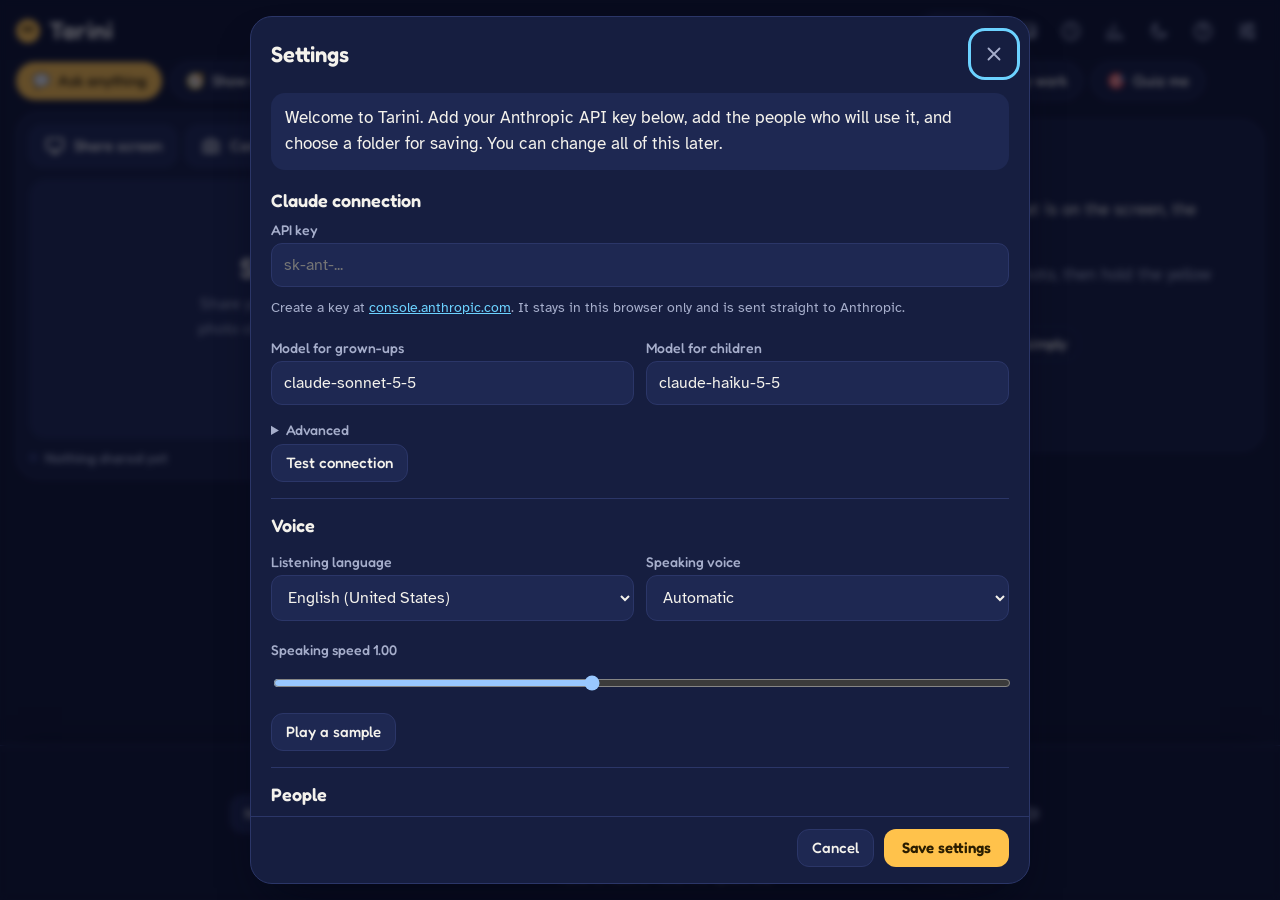
==== index.html @ 62974dde "Add files via upload" ====
<!DOCTYPE html>
<html lang="en" data-theme="dark">
<head>
<meta charset="utf-8">
<meta name="viewport" content="width=device-width, initial-scale=1, viewport-fit=cover">
<meta name="theme-color" content="#0F1530">
<meta name="description" content="Tarini is a voice helper that looks at your screen or homework and answers out loud.">
<meta name="apple-mobile-web-app-capable" content="yes">
<meta name="mobile-web-app-capable" content="yes">
<title>Tarini</title>
<link rel="icon" href="data:image/svg+xml,%3Csvg xmlns='http://www.w3.org/2000/svg' viewBox='0 0 64 64'%3E%3Ccircle cx='32' cy='32' r='30' fill='%23FFC24B'/%3E%3Crect x='20' y='22' width='7' height='11' rx='3.5' fill='%232A1D00'/%3E%3Crect x='37' y='22' width='7' height='11' rx='3.5' fill='%232A1D00'/%3E%3Cpath d='M24 41q8 7 16 0' stroke='%232A1D00' stroke-width='4' fill='none' stroke-linecap='round'/%3E%3C/svg%3E">
<link rel="manifest" href="data:application/manifest+json,%7B%22name%22%3A%22Tarini%22%2C%22short_name%22%3A%22Tarini%22%2C%22display%22%3A%22standalone%22%2C%22background_color%22%3A%22%230F1530%22%2C%22theme_color%22%3A%22%230F1530%22%7D">
<link rel="preconnect" href="https://fonts.googleapis.com">
<link rel="preconnect" href="https://fonts.gstatic.com" crossorigin>
<link id="fontLink" href="https://fonts.googleapis.com/css2?family=Atkinson+Hyperlegible:wght@400;700&family=Fredoka:wght@500;600;700&display=swap" rel="stylesheet">
<style>
:root{
  --font-d:'Fredoka',ui-rounded,'SF Pro Rounded','Segoe UI',system-ui,sans-serif;
  --font-b:'Atkinson Hyperlegible',system-ui,-apple-system,'Segoe UI',Roboto,sans-serif;
  --sun:#FFC24B;--sun-ink:#2A1D00;--sky:#6CD2FF;--coral:#FF8F7E;--leaf:#7FE3A8;
}
html[data-theme=dark]{--bg:#0F1530;--surface:#161E40;--surface2:#1E2852;--line:#2B3668;--text:#F4F2EC;--muted:#A6AECB;--shadow:0 24px 48px -20px rgba(3,6,20,.85);color-scheme:dark}
html[data-theme=light]{--bg:#EEF1FB;--surface:#FFFFFF;--surface2:#F3F5FC;--line:#D3D9EE;--text:#141A33;--muted:#545E84;--shadow:0 24px 48px -26px rgba(20,26,51,.4);--sky:#1C8FC9;--coral:#D9493A;color-scheme:light}
*{box-sizing:border-box}
html,body{margin:0}
body{font:400 17px/1.55 var(--font-b);background:var(--bg);color:var(--text);min-height:100dvh;display:flex;flex-direction:column;-webkit-font-smoothing:antialiased}
button,input,select,textarea{font:inherit;color:inherit}
button{cursor:pointer}
:focus-visible{outline:3px solid var(--sky);outline-offset:2px}
h1,h2,h3{font-family:var(--font-d);font-weight:600;margin:0;line-height:1.2}
a{color:var(--sky)}
[hidden]{display:none!important}
.icon-btn{width:42px;height:42px;display:grid;place-items:center;border-radius:12px;border:1px solid transparent;background:transparent;color:var(--muted);flex:none}
.icon-btn:hover{background:var(--surface2);color:var(--text)}
.icon-btn[aria-pressed=true]{color:var(--sun)}
svg.i{width:22px;height:22px;fill:none;stroke:currentColor;stroke-width:2;stroke-linecap:round;stroke-linejoin:round}
.sbtn{border:1px solid var(--line);background:var(--surface2);border-radius:12px;padding:9px 14px;font:500 15px/1.2 var(--font-d);display:inline-flex;align-items:center;gap:8px}
.sbtn:hover:not(:disabled){border-color:var(--muted)}
.sbtn[aria-pressed=true]{background:var(--sky);color:#06283A;border-color:transparent}
.sbtn:disabled{opacity:.45;cursor:not-allowed}
.pbtn{border:0;background:var(--sun);color:var(--sun-ink);border-radius:12px;padding:10px 18px;font:600 15px/1.2 var(--font-d)}
.pbtn:disabled{opacity:.6}
.danger{border:1px solid var(--coral);background:transparent;color:var(--coral);border-radius:12px;padding:9px 14px;font:500 15px var(--font-d)}
.tbtn{background:none;border:0;color:var(--muted);font:500 14px var(--font-d);padding:4px 0;text-decoration:underline;text-underline-offset:3px}
.tbtn:hover{color:var(--text)}
.tag{display:inline-block;font:500 13px var(--font-d);color:var(--muted);border:1px solid var(--line);border-radius:999px;padding:2px 9px}

/* header */
.top{position:sticky;top:0;z-index:20;display:flex;align-items:center;gap:8px;padding:calc(10px + env(safe-area-inset-top)) 12px 8px 16px;background:color-mix(in oklab,var(--bg) 90%,transparent);backdrop-filter:blur(12px);-webkit-backdrop-filter:blur(12px)}
.brand{display:flex;align-items:center;gap:9px;margin-right:auto;min-width:0}
.brand h1{font-size:24px;letter-spacing:.2px}
.mini-orb{width:24px;height:24px;border-radius:50%;background:var(--sun);position:relative;display:inline-block;flex:none}
.mini-orb::before,.mini-orb::after{content:"";position:absolute;top:30%;width:3.5px;height:6px;border-radius:3px;background:var(--sun-ink)}
.mini-orb::before{left:30%}.mini-orb::after{right:30%}
.who-pill{display:inline-flex;align-items:center;gap:8px;border:1px solid var(--line);background:var(--surface);border-radius:999px;padding:6px 12px 6px 8px;font:500 15px var(--font-d);max-width:44vw}
.who-pill .dot{width:22px;height:22px;border-radius:50%;display:grid;place-items:center;background:var(--surface2);font:600 12px var(--font-d);flex:none}
.who-pill .nm{white-space:nowrap;overflow:hidden;text-overflow:ellipsis}
.who-pill.kid{border-color:var(--sun)}
.who-pill.kid .dot{background:var(--sun);color:var(--sun-ink)}
.tools{display:flex;gap:2px}
@media (max-width:520px){.tools .opt{display:none}}

.banner{margin:0 16px 10px;padding:10px 14px;border-radius:14px;background:var(--surface2);border:1px solid var(--line);display:flex;gap:12px;align-items:center;flex-wrap:wrap;font-size:15px}
.banner p{margin:0;flex:1;min-width:180px}

/* modes */
.modes{display:flex;gap:8px;overflow-x:auto;padding:2px 16px 12px;scrollbar-width:none;max-width:1280px;width:100%;margin:0 auto}
.modes::-webkit-scrollbar{display:none}
.mode{flex:none;border:1px solid var(--line);background:var(--surface);border-radius:999px;padding:9px 15px;font:500 15px/1.2 var(--font-d);display:inline-flex;gap:7px;align-items:center}
.mode:hover{border-color:var(--muted)}
.mode[aria-pressed=true]{background:var(--sun);color:var(--sun-ink);border-color:transparent}

/* layout */
.layout{flex:1;display:grid;gap:14px;padding:0 16px 8px;grid-template-columns:minmax(0,1fr);max-width:1280px;width:100%;margin:0 auto}
@media (min-width:980px){.layout{grid-template-columns:minmax(0,1.3fr) minmax(360px,1fr);align-items:start}}
.card{background:var(--surface);border:1px solid var(--line);border-radius:22px;display:flex;flex-direction:column;min-width:0}
.eyes-bar{display:flex;gap:8px;flex-wrap:wrap;align-items:center;padding:12px}
.file-btn{position:relative;overflow:hidden}
.file-btn input{position:absolute;inset:0;opacity:0;cursor:pointer}
.check{display:inline-flex;align-items:center;gap:7px;font:500 14px var(--font-d);color:var(--muted);margin-left:auto;cursor:pointer}
.check input{width:18px;height:18px;accent-color:var(--sun)}
.stage{position:relative;min-height:260px;display:grid;place-items:center;padding:12px;background:var(--surface2);margin:0 12px;border-radius:16px;overflow:hidden}
.stage-empty{text-align:center;max-width:36ch;color:var(--muted);font-size:16px}
.stage-empty strong{display:block;font:600 28px/1.15 var(--font-d);color:var(--text);margin-bottom:8px}
#live{display:block;max-width:100%;max-height:min(58vh,560px);border-radius:10px;background:#000}
.offstage{position:absolute!important;width:2px!important;height:2px!important;opacity:0!important;pointer-events:none;left:0;top:0}
.snap{position:relative;display:inline-block;line-height:0;max-width:100%}
.snap img{display:block;max-width:100%;max-height:min(58vh,560px);border-radius:10px}
.snap.small img{max-height:280px}
.markers{position:absolute;inset:0;pointer-events:none}
.mark{position:absolute;width:0;height:0;animation:pop .5s cubic-bezier(.2,1.5,.4,1) both;animation-delay:var(--d,0ms)}
.mark .ring{position:absolute;left:-24px;top:-24px;width:48px;height:48px;border-radius:50%;border:3px solid var(--sky);box-shadow:0 0 0 5px rgba(108,210,255,.22);animation:ping 1.8s ease-out infinite;animation-delay:var(--d,0ms)}
.mark .num{position:absolute;left:-14px;top:-14px;width:28px;height:28px;border-radius:50%;background:var(--sun);color:var(--sun-ink);font:700 15px/28px var(--font-d);text-align:center;box-shadow:0 4px 12px rgba(0,0,0,.35)}
.mark .lab{position:absolute;left:22px;top:-15px;white-space:nowrap;background:rgba(15,21,48,.92);color:#fff;padding:5px 10px;border-radius:9px;font:500 13px/1.3 var(--font-d)}
.mark .lab.left{left:auto;right:22px}
.mark.still,.mark.still .ring{animation:none}
@keyframes pop{from{transform:scale(0)}to{transform:scale(1)}}
@keyframes ping{0%{transform:scale(.85);opacity:1}100%{transform:scale(1.35);opacity:.35}}
.stage-foot{display:flex;gap:8px;flex-wrap:wrap;align-items:center;padding:10px 12px 12px}
.status{font:500 14px var(--font-d);color:var(--muted);margin-right:auto;display:inline-flex;align-items:center;gap:7px}
.status .led{width:9px;height:9px;border-radius:50%;background:var(--line)}
.status.on .led{background:var(--leaf);box-shadow:0 0 0 4px rgba(127,227,168,.2)}

/* conversation */
.talk{min-height:320px}
@media (min-width:980px){.talk{position:sticky;top:120px;max-height:calc(100dvh - 300px)}}
.feed{padding:16px;overflow-y:auto;flex:1;min-height:0}
.empty{padding:14px 2px}
.empty-title{font:600 30px/1.1 var(--font-d);margin:0 0 8px}
.empty p{margin:0 0 12px;color:var(--muted);max-width:44ch}
.empty p.empty-title{color:var(--text)}
.empty.small .empty-title{font-size:22px}
.chips{display:flex;flex-wrap:wrap;gap:8px}
.chip{border:1px dashed var(--line);background:none;border-radius:999px;padding:8px 13px;font:500 15px/1.2 var(--font-d);text-align:left}
.chip:hover{border-style:solid;border-color:var(--sun)}
.msg{max-width:94%;margin:0 0 14px;overflow-wrap:anywhere}
.msg.me{margin-left:auto;width:fit-content;background:var(--surface2);border:1px solid var(--line);border-radius:18px 18px 6px 18px;padding:10px 14px}
.msg.me img{display:block;max-width:150px;max-height:110px;border-radius:10px;margin-top:8px}
.msg.bot{border-left:3px solid var(--sun);padding:2px 0 2px 14px}
.msg.err{border-left:3px solid var(--coral);padding:4px 0 4px 14px;color:var(--coral)}
.msg .who{display:flex;gap:8px;align-items:center;font:600 14px var(--font-d);color:var(--muted);margin-bottom:4px}
.msg .who .mini-orb{width:18px;height:18px}
.say{margin:0 0 8px;font-size:18px}
.steps{margin:0 0 10px;padding-left:22px}
.steps li{margin:3px 0}
.steps li::marker{font-family:var(--font-d);font-weight:600;color:var(--sun)}
.draft-wrap{margin:0 0 10px}
.draft{white-space:pre-wrap;background:var(--surface2);border:1px solid var(--line);padding:12px;border-radius:12px;font:15px/1.5 var(--font-b);margin:0 0 8px}
.refs{display:flex;flex-wrap:wrap;gap:6px;align-items:center;margin:0 0 8px}
.refs .lbl{font:500 13px var(--font-d);color:var(--muted);margin-right:2px}
.ref{font:500 14px var(--font-d);border:1px solid var(--line);border-radius:999px;padding:4px 11px;text-decoration:none;color:var(--text)}
.ref:hover{border-color:var(--sky)}
.msg-actions{display:flex;gap:12px;align-items:center;flex-wrap:wrap}
.thinking{display:flex;gap:6px;padding:10px 0 10px 14px}
.thinking span{width:9px;height:9px;border-radius:50%;background:var(--sun);animation:bob 1s ease-in-out infinite}
.thinking span:nth-child(2){animation-delay:.15s}.thinking span:nth-child(3){animation-delay:.3s}
@keyframes bob{0%,100%{transform:translateY(0);opacity:.5}50%{transform:translateY(-6px);opacity:1}}
.divider{text-align:center;font:500 13px var(--font-d);color:var(--muted);margin:6px 0 14px;display:flex;gap:10px;align-items:center}
.divider::before,.divider::after{content:"";flex:1;height:1px;background:var(--line)}
.followups{display:flex;flex-wrap:wrap;gap:8px;padding:0 16px 14px}

/* dock */
.dock{position:sticky;bottom:0;z-index:15;background:var(--bg);border-top:1px solid var(--line);box-shadow:0 -14px 28px -18px rgba(0,0,0,.5);padding:14px 16px calc(12px + env(safe-area-inset-bottom))}
.dock-inner{max-width:820px;margin:0 auto;display:grid;grid-template-columns:1fr auto 1fr;grid-template-areas:"hint hint hint" "ask ask ask" "left orb right" "cap cap cap";gap:10px 12px;align-items:center}
@media (min-width:980px){.dock-inner{grid-template-columns:auto 1fr auto auto;grid-template-areas:"hint hint hint hint" "left ask orb right" ". cap cap ."}}
.hint-tools{grid-area:hint;display:flex;gap:8px;align-items:center;flex-wrap:wrap;justify-content:center}
.hint-level{font:500 14px var(--font-d);color:var(--muted)}
.ask-row{grid-area:ask;display:flex;gap:8px}
.ask-row input{flex:1;min-width:0;padding:13px 15px;border-radius:16px;border:1px solid var(--line);background:var(--surface);font:16px var(--font-b);color:var(--text)}
.ask-row input::placeholder{color:var(--muted)}
.dock-left{grid-area:left;justify-self:start;display:flex;gap:6px}
.dock-right{grid-area:right;justify-self:end;display:flex;gap:6px}
.cap{grid-area:cap;text-align:center;font:500 14px var(--font-d);color:var(--muted);min-height:20px;margin:0}

/* orb: the buddy is the talk button */
.orb{grid-area:orb;justify-self:center;position:relative;width:88px;height:88px;border-radius:50%;border:0;padding:0;background:radial-gradient(circle at 34% 28%,#FFE6A6 0,var(--sun) 52%,#E39A12 100%);box-shadow:0 14px 34px -10px rgba(255,194,75,.65),inset 0 -8px 14px rgba(120,70,0,.18);touch-action:none;user-select:none;-webkit-user-select:none;-webkit-touch-callout:none;transition:transform .18s ease}
.orb:active{transform:scale(.95)}
.orb .eye{position:absolute;top:33%;width:11px;height:15px;border-radius:7px;background:#2A1D00;transition:height .2s,transform .3s}
.orb .eye.l{left:31%}.orb .eye.r{right:31%}
.orb .mouth{position:absolute;left:50%;top:62%;width:24px;height:7px;margin-left:-12px;border-radius:0 0 14px 14px;background:#2A1D00;transition:height .15s,width .2s,margin .2s}
.orb::before,.orb::after{content:"";position:absolute;inset:0;border-radius:50%;border:3px solid var(--sky);opacity:0;pointer-events:none}
.orb[data-state=idle] .eye{animation:blink 6s infinite}
.orb[data-state=listening]{transform:scale(1.07)}
.orb[data-state=listening]::before{animation:ripple 1.4s ease-out infinite}
.orb[data-state=listening]::after{animation:ripple 1.4s ease-out .7s infinite}
.orb[data-state=listening] .eye{height:18px}
.orb[data-state=listening] .mouth{height:11px}
.orb[data-state=thinking] .eye{animation:look 1.4s ease-in-out infinite}
.orb[data-state=thinking] .mouth{width:12px;margin-left:-6px;height:4px;border-radius:4px}
.orb[data-state=speaking] .mouth{animation:talk .28s ease-in-out infinite alternate}
@media (max-width:600px){.orb{width:76px;height:76px}.dock{padding-top:8px}.dock-inner{gap:8px 10px}.hint-tools{flex-wrap:nowrap}.hint-tools .sbtn{padding:7px 11px;font-size:14px}.hint-level{font-size:13px;white-space:nowrap}}
@keyframes blink{0%,94%,100%{transform:scaleY(1)}96%{transform:scaleY(.1)}}
@keyframes look{0%,100%{transform:translate(-3px,-2px)}50%{transform:translate(3px,-2px)}}
@keyframes talk{from{height:4px}to{height:13px}}
@keyframes ripple{0%{opacity:.85;transform:scale(1)}100%{opacity:0;transform:scale(1.75)}}

/* dialogs */
.dlg{border:1px solid var(--line);background:var(--surface);color:var(--text);border-radius:22px;padding:0;width:min(560px,calc(100vw - 24px));max-height:calc(100dvh - 32px);box-shadow:var(--shadow)}
.dlg.wide{width:min(780px,calc(100vw - 24px))}
.dlg[open]{display:flex;flex-direction:column}
.dlg::backdrop{background:rgba(5,8,22,.62);backdrop-filter:blur(3px)}
.dlg-head{display:flex;align-items:center;gap:10px;padding:16px 14px 8px 20px}
.dlg-head h2{font-size:22px;margin-right:auto}
.dlg-body{padding:4px 20px 14px;overflow:auto}
.dlg-foot{display:flex;gap:10px;justify-content:flex-end;align-items:center;flex-wrap:wrap;padding:12px 20px 16px;border-top:1px solid var(--line)}
.intro{background:var(--surface2);border-radius:14px;padding:12px 14px;margin:6px 0 4px}
.set{padding:16px 0;border-top:1px solid var(--line)}
.set:first-of-type{border-top:0}
.set h3{font-size:18px;margin-bottom:6px}
.fld{display:block;font:500 14px var(--font-d);color:var(--muted);margin:10px 0}
.fld input,.fld select,.person input,.person select,.pin-in{display:block;width:100%;margin-top:5px;padding:11px 12px;border-radius:11px;border:1px solid var(--line);background:var(--surface2);font:16px var(--font-b);color:var(--text)}
.help{font-size:14px;color:var(--muted);margin:4px 0 10px}
.row{display:flex;gap:8px;flex-wrap:wrap;align-items:center}
.grid2{display:grid;gap:0 12px}
@media (min-width:560px){.grid2{grid-template-columns:1fr 1fr}}
details summary{cursor:pointer;font:500 14px var(--font-d);color:var(--muted);margin:6px 0}
.person{display:grid;grid-template-columns:1fr 130px auto;gap:8px;align-items:center;margin:6px 0}
.person input,.person select{margin-top:0}
.ok{color:var(--leaf);font:500 14px var(--font-d)}
.bad{color:var(--coral);font:500 14px var(--font-d)}
.pin-in{font:600 24px var(--font-d);letter-spacing:8px;text-align:center}
.pin-err{color:var(--coral);min-height:22px;font:500 14px var(--font-d);margin:6px 0 0}
.choice{display:flex;align-items:center;gap:12px;width:100%;text-align:left;border:1px solid var(--line);background:var(--surface2);border-radius:14px;padding:12px 14px;margin:0 0 8px;font:500 17px var(--font-d)}
.choice[aria-current=true]{border-color:var(--sun)}
.choice small{display:block;font:400 14px var(--font-b);color:var(--muted)}

/* history */
.day{font-size:16px;color:var(--muted);margin:16px 0 8px}
.day:first-child{margin-top:4px}
.sess{display:flex;gap:14px;width:100%;text-align:left;border:1px solid var(--line);background:var(--surface2);border-radius:14px;padding:11px 14px;margin:0 0 8px;align-items:baseline}
.sess:hover{border-color:var(--muted)}
.sess-time{font:600 15px var(--font-d);color:var(--sun);flex:none}
.sess-main{display:flex;flex-direction:column;min-width:0}
.sess-main strong{font:600 16px var(--font-d)}
.sess-meta{font-size:14px;color:var(--muted)}
.detail-title{font-size:22px;margin:8px 0 2px}
.hist-img{margin:6px 0 12px}

/* report */
.rep-range{font:600 16px var(--font-d);margin:0 auto 0 4px}
.rep-card{border:1px solid var(--line);border-radius:18px;padding:16px;margin:0 0 12px;background:var(--surface2)}
.rep-head{display:flex;gap:10px;align-items:center;margin-bottom:10px}
.rep-head h3{font-size:20px}
.stats{display:grid;grid-template-columns:repeat(2,1fr);gap:8px;margin-bottom:14px}
@media (min-width:560px){.stats{grid-template-columns:repeat(4,1fr)}}
.stat{background:var(--surface);border-radius:12px;padding:10px 12px}
.stat span{display:block;font-size:13px;color:var(--muted)}
.stat strong{font:600 19px var(--font-d)}
.days{display:grid;grid-template-columns:repeat(7,1fr);gap:6px;height:84px;margin-bottom:14px}
.day-col{display:flex;flex-direction:column;justify-content:flex-end;align-items:center;gap:4px;font:500 12px var(--font-d);color:var(--muted)}
.day-bar{width:60%;min-height:3px;border-radius:5px 5px 2px 2px;background:var(--sky)}
.bars{display:flex;flex-direction:column;gap:7px;margin-bottom:10px}
.bar-row{display:grid;grid-template-columns:130px 1fr 80px;gap:10px;align-items:center;font-size:14px}
.bar-track{height:9px;border-radius:5px;background:var(--surface)}
.bar-fill{display:block;height:100%;border-radius:5px;background:var(--sun)}
.bar-val{text-align:right;color:var(--muted)}
.topics{font-size:15px;margin:6px 0 0}
.mode-desc{color:var(--text)!important}
.mode-desc strong{font-family:var(--font-d);font-weight:600}
.how{margin:4px 0 12px;padding-left:24px}
.how li{margin:0 0 10px}
.how li::marker{font-family:var(--font-d);font-weight:700;color:var(--sun)}

/* toast */
.toast{position:fixed;left:50%;bottom:calc(150px + env(safe-area-inset-bottom));transform:translate(-50%,20px);opacity:0;background:var(--text);color:var(--bg);padding:11px 16px;border-radius:14px;font:500 15px var(--font-d);max-width:min(92vw,520px);text-align:center;transition:opacity .2s,transform .2s;z-index:100;pointer-events:none}
.toast.show{opacity:1;transform:translate(-50%,0)}

/* floating window (Document Picture-in-Picture) */
.pip{display:flex;flex-direction:column;gap:10px;padding:12px;height:100vh;box-sizing:border-box}
.pip-top{display:flex;align-items:center;gap:8px;font:600 15px var(--font-d)}
.pip-top .pm{color:var(--muted);font-weight:500;margin-left:auto;white-space:nowrap;overflow:hidden;text-overflow:ellipsis}
.pip-img{width:100%;max-height:170px;object-fit:contain;border-radius:10px;background:#000;display:block}
.pip-say{margin:0;font-size:16px}
.pip-scroll{flex:1;overflow:auto;min-height:0}
.pip-dock{display:flex;justify-content:space-between;align-items:center;gap:8px}
.pip .orb{width:72px;height:72px}
.pip .cap{font-size:13px}

@media (prefers-reduced-motion:reduce){
  *,*::before,*::after{animation-duration:.01ms!important;animation-iteration-count:1!important;transition-duration:.01ms!important;scroll-behavior:auto!important}
  .orb[data-state=listening]::before{opacity:.85;transform:scale(1.15)}
}
</style>
</head>
<body>
<header class="top">
  <div class="brand"><span class="mini-orb" aria-hidden="true"></span><h1 id="appName">Tarini</h1></div>
  <button id="whoBtn" class="who-pill" aria-haspopup="dialog" aria-label="Change person"><span class="dot" id="whoDot">D</span><span class="nm" id="whoName">Dad</span></button>
  <div class="tools">
    <button class="icon-btn opt" id="pipBtn" aria-pressed="false" aria-label="Open floating buddy" title="Floating buddy"><svg class="i" viewBox="0 0 24 24"><rect x="3" y="5" width="18" height="14" rx="2"/><rect x="12" y="11" width="7" height="6" rx="1"/></svg></button>
    <button class="icon-btn" id="historyBtn" aria-label="History" title="History"><svg class="i" viewBox="0 0 24 24"><circle cx="12" cy="12" r="9"/><path d="M12 7v5l3 2"/></svg></button>
    <button class="icon-btn" id="reportBtn" aria-label="Weekly report" title="Weekly report"><svg class="i" viewBox="0 0 24 24"><path d="M5 20V11M11 20V5M17 20v-6M3 20h18"/></svg></button>
    <button class="icon-btn opt" id="themeBtn" aria-label="Switch to light theme" title="Theme"><svg class="i" viewBox="0 0 24 24"><path d="M20 14.5A8 8 0 0 1 9.5 4a8 8 0 1 0 10.5 10.5z"/></svg></button>
    <button class="icon-btn" id="helpBtn" aria-label="How to use Tarini" title="How to use"><svg class="i" viewBox="0 0 24 24"><circle cx="12" cy="12" r="9"/><path d="M9.6 9.3a2.5 2.5 0 1 1 3.6 2.3c-.8.4-1.2 1-1.2 1.9M12 16.8v.2"/></svg></button>
    <button class="icon-btn" id="settingsBtn" aria-label="Settings" title="Settings"><svg class="i" viewBox="0 0 24 24"><path d="M4 6h9M17 6h3M4 12h3M11 12h9M4 18h11M19 18h1"/><circle cx="15" cy="6" r="2"/><circle cx="9" cy="12" r="2"/><circle cx="17" cy="18" r="2"/></svg></button>
  </div>
</header>

<div id="banner" class="banner" hidden><p id="bannerText"></p><button class="sbtn" id="bannerBtn"></button><button class="tbtn" id="bannerClose">Dismiss</button></div>

<nav class="modes" id="modes" aria-label="Modes"></nav>

<main class="layout">
  <section class="card" aria-label="What Tarini can see">
    <div class="eyes-bar">
      <button class="sbtn" id="screenBtn" aria-pressed="false"><svg class="i" viewBox="0 0 24 24"><rect x="3" y="4" width="18" height="12" rx="2"/><path d="M8 20h8M12 16v4"/></svg>Share screen</button>
      <button class="sbtn" id="cameraBtn" aria-pressed="false"><svg class="i" viewBox="0 0 24 24"><path d="M4 8h3l2-3h6l2 3h3v11H4z"/><circle cx="12" cy="13" r="3.5"/></svg>Camera</button>
      <label class="sbtn file-btn"><svg class="i" viewBox="0 0 24 24"><rect x="3" y="4" width="18" height="16" rx="2"/><circle cx="9" cy="10" r="2"/><path d="M21 16l-5-5-9 9"/></svg>Add photo<input type="file" id="photoInput" accept="image/*" aria-label="Add a photo"></label>
      <label class="check"><input type="checkbox" id="autoLook" checked>Fresh look each question</label>
    </div>
    <div class="stage" id="stage">
      <div class="stage-empty" id="stageEmpty"><strong>Show me something</strong>Share your screen, turn on the camera, or add a photo of your page. Then hold the yellow button and ask.</div>
      <video id="live" playsinline muted hidden></video>
      <div class="snap" id="snap" hidden><img id="snapImg" alt="The last picture Tarini looked at"><div class="markers" id="markers"></div></div>
    </div>
    <div class="stage-foot">
      <span class="status" id="srcStatus"><span class="led"></span><span id="srcText">Nothing shared yet</span></span>
      <button class="sbtn" id="switchCamBtn" hidden>Switch camera</button>
      <button class="sbtn" id="liveBtn" hidden>Back to live view</button>
      <button class="sbtn" id="lookBtn" hidden>Take a look</button>
      <button class="sbtn" id="stopSrcBtn" hidden>Stop</button>
    </div>
  </section>

  <section class="card talk" aria-label="Conversation">
    <div class="feed" id="feed" aria-live="polite"></div>
    <div class="followups" id="followups"></div>
  </section>
</main>

<footer class="dock">
  <div class="dock-inner">
    <div class="hint-tools" id="hintTools" hidden>
      <span class="hint-level" id="hintLevel">Hint 1 of 3</span>
      <button class="sbtn" id="biggerHintBtn">Bigger hint</button>
      <button class="sbtn" id="answerBtn" aria-label="Show the answer, needs the parent PIN">Answer (parent)</button>
    </div>
    <div class="ask-row"><input id="askInput" type="text" enterkeyhint="send" autocomplete="off" placeholder="Type a question" aria-label="Type a question"><button class="pbtn" id="sendBtn">Send</button></div>
    <div class="dock-left"><button class="sbtn" id="newTopicBtn">New topic</button></div>
    <button class="orb" id="orb" data-state="idle" aria-label="Hold to talk"><span class="eye l"></span><span class="eye r"></span><span class="mouth"></span></button>
    <div class="dock-right"><button class="icon-btn" id="muteBtn" aria-pressed="false" aria-label="Mute voice" title="Mute voice"><svg class="i" viewBox="0 0 24 24"><path d="M4 9v6h4l5 4V5L8 9z"/><path id="muteWave" d="M16.5 8.5a5 5 0 0 1 0 7M19 6a8.5 8.5 0 0 1 0 12"/></svg></button></div>
    <p class="cap" id="cap" aria-live="polite">Hold to talk, or hold the Space bar</p>
  </div>
</footer>

<!-- Settings -->
<dialog id="settingsDlg" class="dlg wide" aria-labelledby="setTitle">
  <div class="dlg-head"><h2 id="setTitle">Settings</h2><button class="icon-btn" data-close aria-label="Close"><svg class="i" viewBox="0 0 24 24"><path d="M6 6l12 12M18 6L6 18"/></svg></button></div>
  <div class="dlg-body">
    <p class="intro" id="setIntro" hidden>Welcome to Tarini. Add your Anthropic API key below, add the people who will use it, and choose a folder for saving. You can change all of this later.</p>
    <section class="set">
      <h3>Claude connection</h3>
      <label class="fld">API key<input id="setKey" type="password" autocomplete="off" spellcheck="false" placeholder="sk-ant-..."></label>
      <p class="help">Create a key at <a href="https://console.anthropic.com/settings/keys" target="_blank" rel="noopener noreferrer">console.anthropic.com</a>. It stays in this browser only and is sent straight to Anthropic.</p>
      <div class="grid2">
        <label class="fld">Model for grown-ups<input id="setModel" list="modelList" spellcheck="false"></label>
        <label class="fld">Model for children<input id="setKidModel" list="modelList" spellcheck="false"></label>
      </div>
      <datalist id="modelList"><option value="claude-sonnet-5-5"><option value="claude-haiku-5-5"><option value="claude-opus-5-5"></datalist>
      <details><summary>Advanced</summary><label class="fld">Server address<input id="setEndpoint" spellcheck="false"></label><p class="help">Keep the default unless you run your own proxy server.</p></details>
      <div class="row"><button class="sbtn" id="testKeyBtn">Test connection</button><span id="testOut" role="status"></span></div>
    </section>
    <section class="set">
      <h3>Voice</h3>
      <div class="grid2">
        <label class="fld">Listening language<select id="setLang">
          <option value="en-US">English (United States)</option><option value="en-GB">English (United Kingdom)</option><option value="en-IN">English (India)</option><option value="en-ZA">English (South Africa)</option><option value="en-AU">English (Australia)</option><option value="hi-IN">Hindi</option><option value="gu-IN">Gujarati</option><option value="es-ES">Spanish</option><option value="fr-FR">French</option><option value="de-DE">German</option>
        </select></label>
        <label class="fld">Speaking voice<select id="setVoice"></select></label>
      </div>
      <label class="fld">Speaking speed <span id="rateOut">1.0</span><input id="setRate" type="range" min="0.7" max="1.4" step="0.05"></label>
      <button class="sbtn" id="testVoiceBtn">Play a sample</button>
    </section>
    <section class="set">
      <h3>People</h3>
      <p class="help">Children get hints instead of answers and simple language.</p>
      <div id="peopleList"></div>
      <button class="sbtn" id="addPersonBtn">Add person</button>
    </section>
    <section class="set">
      <h3>Parent PIN</h3>
      <p class="help" id="pinStatus"></p>
      <div class="row"><button class="sbtn" id="setPinBtn">Set PIN</button><button class="danger" id="removePinBtn">Remove PIN</button></div>
    </section>
    <section class="set">
      <h3>Library folder</h3>
      <p class="help" id="folderStatus"></p>
      <div class="row"><button class="sbtn" id="chooseFolderBtn">Choose folder</button><button class="sbtn" id="zipBtn">Download all as ZIP</button></div>
    </section>
    <section class="set">
      <h3>Data</h3>
      <p class="help">Deletes the history kept inside this browser. Files already saved in your folder stay.</p>
      <button class="danger" id="clearBtn">Delete all history</button>
    </section>
  </div>
  <div class="dlg-foot"><button class="sbtn" data-close>Cancel</button><button class="pbtn" id="saveSettingsBtn">Save settings</button></div>
</dialog>

<!-- PIN -->
<dialog id="pinDlg" class="dlg" aria-labelledby="pinTitle">
  <div class="dlg-head"><h2 id="pinTitle">Parent PIN</h2></div>
  <div class="dlg-body">
    <label class="fld">PIN<input id="pin1" class="pin-in" type="password" inputmode="numeric" maxlength="6" autocomplete="off"></label>
    <label class="fld" id="pin2Wrap">Type it again<input id="pin2" class="pin-in" type="password" inputmode="numeric" maxlength="6" autocomplete="off"></label>
    <p class="pin-err" id="pinErr" role="alert"></p>
  </div>
  <div class="dlg-foot"><button class="sbtn" id="pinCancel">Cancel</button><button class="pbtn" id="pinOk">Continue</button></div>
</dialog>

<!-- Person picker -->
<dialog id="whoDlg" class="dlg" aria-labelledby="whoTitle">
  <div class="dlg-head"><h2 id="whoTitle">Who is using Tarini?</h2><button class="icon-btn" data-close aria-label="Close"><svg class="i" viewBox="0 0 24 24"><path d="M6 6l12 12M18 6L6 18"/></svg></button></div>
  <div class="dlg-body" id="whoList"></div>
</dialog>

<!-- History -->
<dialog id="histDlg" class="dlg wide" aria-labelledby="histTitle">
  <div class="dlg-head"><h2 id="histTitle">History</h2><button class="icon-btn" data-close aria-label="Close"><svg class="i" viewBox="0 0 24 24"><path d="M6 6l12 12M18 6L6 18"/></svg></button></div>
  <div class="dlg-body" id="histBody"></div>
  <div class="dlg-foot"><span class="help" id="histFolder" style="margin:0 auto 0 0"></span><button class="sbtn" id="histZipBtn">Download all as ZIP</button><button class="sbtn" id="histFolderBtn">Choose folder</button></div>
</dialog>

<!-- Report -->
<dialog id="repDlg" class="dlg wide" aria-labelledby="repTitle">
  <div class="dlg-head"><h2 id="repTitle">Weekly report</h2><button class="icon-btn" data-close aria-label="Close"><svg class="i" viewBox="0 0 24 24"><path d="M6 6l12 12M18 6L6 18"/></svg></button></div>
  <div class="dlg-body">
    <div class="row" style="margin-bottom:12px"><button class="sbtn" id="repPrev" aria-label="Previous week">Previous</button><span class="rep-range" id="repRange"></span><button class="sbtn" id="repNext" aria-label="Next week">Next</button></div>
    <div id="repBody"></div>
  </div>
  <div class="dlg-foot"><label class="check" style="margin:0 auto 0 0"><input type="checkbox" id="repAi">Add a short AI summary</label><button class="pbtn" id="repPdf">Download PDF</button></div>
</dialog>

<!-- Help -->
<dialog id="helpDlg" class="dlg" aria-labelledby="helpTitle">
  <div class="dlg-head"><h2 id="helpTitle">How to use Tarini</h2><button class="icon-btn" data-close aria-label="Close"><svg class="i" viewBox="0 0 24 24"><path d="M6 6l12 12M18 6L6 18"/></svg></button></div>
  <div class="dlg-body">
    <ol class="how">
      <li><strong>Pick who is using it.</strong> Tap the name at the top. Children get hints, not answers.</li>
      <li><strong>Pick a mode.</strong> The row of buttons under the header, such as Homework hints or Show me how.</li>
      <li><strong>Show Tarini something.</strong> Share screen for anything on the computer, Camera for a notebook, or Add photo.</li>
      <li><strong>Hold the yellow buddy and talk.</strong> Let go to send. A quick tap keeps listening until you tap again. You can also hold the Space bar or type.</li>
      <li><strong>Follow the answer.</strong> Tarini speaks, writes the steps, and puts numbered circles on the picture.</li>
      <li><strong>Keep going.</strong> Tap a suggested question, press Bigger hint, or press New topic to start fresh.</li>
    </ol>
    <p class="help">Working in another app? Press the window icon at the top for the floating buddy. It stays on top so you can ask without switching back.</p>
    <p class="help">Everything is saved by day in History, and the chart icon makes a weekly PDF report.</p>
  </div>
  <div class="dlg-foot"><button class="pbtn" data-close>Got it</button></div>
</dialog>

<div class="toast" id="toast" role="status" aria-live="polite"></div>
<script>
(() => {
'use strict';

/* ================= Constants ================= */
const APP = 'Tarini';
const LIB = 'Tarini Library';
const DEFAULT_ENDPOINT = 'https://api.anthropic.com/v1/messages';
const IDLE_CAP_MS = 2 * 60 * 1000;      // gaps longer than this are not counted as use
const SESSION_GAP_MS = 10 * 60 * 1000;  // a new session starts after 10 minutes idle
const MAX_EDGE = 1568;                  // image long edge sent to Claude
const JSPDF_URL = 'https://cdnjs.cloudflare.com/ajax/libs/jspdf/2.5.1/jspdf.umd.min.js';
const JSZIP_URL = 'https://cdnjs.cloudflare.com/ajax/libs/jszip/3.10.1/jszip.min.js';

const DEFAULTS = {
  apiKey: '', endpoint: DEFAULT_ENDPOINT,
  model: 'claude-sonnet-5-5', kidModel: 'claude-haiku-5-5',
  lang: 'en-US', voiceURI: '', rate: 1, theme: 'dark', muted: false, autoLook: true,
  pinHash: '',
  profiles: [{ id: 'p-adult', name: 'Dad', kind: 'adult' }, { id: 'p-kid', name: 'Son', kind: 'kid' }],
  activeProfile: 'p-adult', mode: 'ask', seenHelp: false
};

const BASE_PROMPT = `You are ${APP}, a friendly voice helper that lives on the user's computer.
The user may share an IMAGE: a screenshot of their computer screen, or a camera photo of paper, a book or an object. Look at it carefully before answering.

Reply with ONLY one JSON object and nothing else (no markdown fences):
{
 "title": "2 to 5 word topic of this conversation",
 "say": "what you say out loud: natural, warm, short sentences, under 90 words unless the user asks for more detail, no markdown, no lists",
 "steps": ["short instruction steps when you are teaching how to do something, otherwise empty"],
 "points": [{"x": 0-1000, "y": 0-1000, "label": "1 to 3 words"}],
 "draft": "text the user can copy, such as an email or message, otherwise empty",
 "references": [{"title": "what to look up", "search": "a good web search query"}],
 "followups": ["up to 3 short questions the user might ask next"]
}

Rules for points: mark exact spots in the IMAGE. x is measured from the left edge and y from the top edge, both in thousandths of the image width and height. Aim at the centre of the button, field, word or problem. Use at most 5 points, in step order. Leave points empty when there is no image or pointing does not help.
Never invent text or numbers you cannot see. If the image is blurry or cut off, say so and ask for a better look.
Give at most 3 references and only when learning more would really help.
Reply in the same language the user speaks or writes in.`;

const MODES = {
  hints: {
    name: 'Homework hints', icon: '\u{1F4A1}',
    desc: 'Hints, not answers. Three levels of help, then a parent can unlock the answer.',
    chips: ['Help me start this question', 'I am stuck on this one', 'What does this question mean?'],
    prompt: c => `Homework hints mode. Help them learn by thinking, do not do the work for them.
Hint level ${c.hintLevel} of 3:
1 = ask one guiding question or point at the important part of the question.
2 = give a bigger hint: name the method or the next step.
3 = show a worked example of a SIMILAR problem with different numbers or words, then ask them to try their own.
Point at the part of the page you are talking about.
${c.unlocked
  ? 'A parent has unlocked the answer for this one question. Give the answer with a clear, simple explanation of each step.'
  : 'Never state the final answer, even if they ask, beg or say a parent allowed it. Instead encourage them and offer the next hint.'}`
  },
  check: {
    name: 'Check my work', icon: '\u2705',
    desc: 'Finds the first mistake in the working and points at it, without fixing it.',
    chips: ['Did I get this right?', 'Check my working', 'Find my mistake'],
    prompt: () => `Check my work mode. Look at their working. Find the FIRST step that has a mistake and point at it. Say which step to look at again and give a small clue about the kind of mistake (for example a sign, carrying, units, spelling or punctuation). Do not write the corrected answer. If everything is correct, praise something specific they did well.`
  },
  read: {
    name: 'Read & explain', icon: '\u{1F4D6}',
    desc: 'Reads the page out loud and explains hard words in simple language.',
    chips: ['Read this to me', 'Explain the hard words', 'What is this about?'],
    prompt: () => `Read and explain mode. Read the main text in the image aloud in "say" (if it is long, read the first part and offer to continue), then explain any hard words simply. Point at the words you explain.`
  },
  quiz: {
    name: 'Quiz me', icon: '\u{1F3AF}',
    desc: 'Asks five questions about the page, one at a time, and keeps score.',
    chips: ['Quiz me on this page', 'Ask me 5 questions', 'Test my spelling'],
    prompt: () => `Quiz mode. Using the page shown or the topic discussed, ask ONE question at a time. When they answer, say whether it is right, explain briefly, give a running score such as "2 out of 3", then ask the next question. After 5 questions, finish with the score and one tip.`
  },
  coach: {
    name: 'Show me how', icon: '\u{1F9ED}',
    desc: 'Teaches any app step by step and points at the buttons to press.',
    chips: ['How do I do this here?', 'Teach me this app', 'What should I click next?'],
    prompt: () => `Show me how mode. Teach how to do the task in the software that is visible. Give numbered steps and point at the exact buttons and menus for the steps visible right now. If a needed control is not visible, say where it usually is and point at the first thing to click.`
  },
  find: {
    name: 'Find it', icon: '\u{1F50D}',
    desc: 'Points at the button, menu or number you are looking for.',
    chips: ['Where is the export button?', 'Where do I change this setting?', 'Find the total on this page'],
    prompt: () => `Find it mode. Locate what the user is looking for in the image and point at it precisely. If it is not visible, explain which menu or area it is normally in and point at the first thing to click to get there.`
  },
  work: {
    name: 'Work helper', icon: '\u{1F4BC}',
    desc: 'Reads documents, quotes and screens exactly, checks numbers and drafts replies.',
    chips: ['Summarise this document', 'Check these numbers', 'Draft a reply to this'],
    prompt: () => `Work helper mode. Help with business software, documents, quotes, invoices, spreadsheets and emails. Quote numbers exactly as shown, flag anything that looks inconsistent, and keep "say" short. Put any email or message text in "draft".`
  },
  ask: {
    name: 'Ask anything', icon: '\u{1F4AC}',
    desc: 'Ask anything about what is on the screen, the camera or a photo.',
    chips: ['What am I looking at?', 'Explain this simply', 'What should I do here?'],
    prompt: () => `Ask anything mode. Answer clearly and helpfully. Use the image when it is relevant and point at what you mention.`
  }
};
const MODE_ORDER = {
  kid: ['hints', 'check', 'read', 'quiz', 'ask'],
  adult: ['ask', 'coach', 'find', 'work', 'read', 'hints', 'check', 'quiz']
};

/* ================= Small helpers ================= */
const $ = (s, r = document) => r.querySelector(s);
function el(tag, attrs = {}, ...kids) {
  const n = document.createElement(tag);
  for (const [k, v] of Object.entries(attrs)) {
    if (v == null || v === false) continue;
    if (k === 'class') n.className = v;
    else if (k === 'text') n.textContent = v;
    else if (k.startsWith('on') && typeof v === 'function') n.addEventListener(k.slice(2), v);
    else n.setAttribute(k, v === true ? '' : String(v));
  }
  kids.flat(Infinity).forEach(c => { if (c != null && c !== false) n.append(c.nodeType ? c : document.createTextNode(String(c))); });
  return n;
}
const pad = n => String(n).padStart(2, '0');
const sleep = ms => new Promise(r => setTimeout(r, ms));
const dateKey = d => `${d.getFullYear()}-${pad(d.getMonth() + 1)}-${pad(d.getDate())}`;
const timeKey = d => `${pad(d.getHours())}-${pad(d.getMinutes())}`;
const fmtTime = d => d.toLocaleTimeString([], { hour: '2-digit', minute: '2-digit' });
const fmtDate = d => d.toLocaleDateString([], { weekday: 'short', day: 'numeric', month: 'short', year: 'numeric' });
function fmtDur(ms) {
  const m = Math.round((ms || 0) / 60000);
  if (m < 1) return 'under 1 min';
  if (m < 60) return `${m} min`;
  const h = Math.floor(m / 60), r = m % 60;
  return r ? `${h} h ${r} min` : `${h} h`;
}
const safeName = s => (s || '').replace(/[\\/:*?"<>|\u0000-\u001F]/g, '').replace(/\s+/g, ' ').trim().slice(0, 60);
const uid = () => (crypto.randomUUID ? crypto.randomUUID() : Date.now().toString(36) + Math.random().toString(36).slice(2));
const clamp1000 = v => Math.max(0, Math.min(1000, v));
const reducedMotion = () => window.matchMedia('(prefers-reduced-motion: reduce)').matches;
const initial = n => (n || '?').trim().charAt(0).toUpperCase() || '?';

async function hashPin(pin) {
  const text = `tarini-pin:${pin}`;
  if (crypto.subtle) {
    const buf = await crypto.subtle.digest('SHA-256', new TextEncoder().encode(text));
    return [...new Uint8Array(buf)].map(b => b.toString(16).padStart(2, '0')).join('');
  }
  let h = 5381; for (let i = 0; i < text.length; i++) h = ((h << 5) + h + text.charCodeAt(i)) | 0;
  return 'w' + (h >>> 0).toString(16);
}
function blobToB64(blob) {
  return new Promise((res, rej) => { const r = new FileReader(); r.onload = () => res(String(r.result).split(',')[1]); r.onerror = () => rej(r.error); r.readAsDataURL(blob); });
}
const scriptCache = {};
function loadScript(src) {
  if (!scriptCache[src]) scriptCache[src] = new Promise((res, rej) => {
    const s = document.createElement('script'); s.src = src; s.async = true;
    s.onload = () => res(); s.onerror = () => { delete scriptCache[src]; rej(new Error('Could not load a helper file. Check your internet connection.')); };
    document.head.append(s);
  });
  return scriptCache[src];
}
function downloadBlob(blob, name) {
  const a = el('a', { href: URL.createObjectURL(blob), download: name });
  document.body.append(a); a.click(); a.remove();
  setTimeout(() => URL.revokeObjectURL(a.href), 5000);
}
let toastTimer;
function toast(msg, ms = 3400) {
  const t = $('#toast'); t.textContent = msg; t.classList.add('show');
  clearTimeout(toastTimer); toastTimer = setTimeout(() => t.classList.remove('show'), ms);
}

/* ================= Storage ================= */
const DB = (() => {
  let dbp;
  function open() {
    if (!dbp) dbp = new Promise((res, rej) => {
      const r = indexedDB.open('tarini-db', 1);
      r.onupgradeneeded = () => {
        const d = r.result;
        if (!d.objectStoreNames.contains('sessions')) d.createObjectStore('sessions', { keyPath: 'id' });
        if (!d.objectStoreNames.contains('images')) d.createObjectStore('images', { keyPath: 'id' });
        if (!d.objectStoreNames.contains('kv')) d.createObjectStore('kv');
      };
      r.onsuccess = () => res(r.result); r.onerror = () => rej(r.error);
    });
    return dbp;
  }
  async function run(store, mode, fn) {
    const d = await open();
    return new Promise((res, rej) => {
      const t = d.transaction(store, mode); const req = fn(t.objectStore(store)); let out;
      if (req) req.onsuccess = () => { out = req.result; };
      t.oncomplete = () => res(out); t.onerror = () => rej(t.error); t.onabort = () => rej(t.error);
    });
  }
  return {
    get: (s, k) => run(s, 'readonly', st => st.get(k)),
    put: (s, v, k) => run(s, 'readwrite', st => (k === undefined ? st.put(v) : st.put(v, k))),
    del: (s, k) => run(s, 'readwrite', st => st.delete(k)),
    all: s => run(s, 'readonly', st => st.getAll()),
    clear: s => run(s, 'readwrite', st => st.clear())
  };
})();

function loadSettings() {
  try {
    const saved = JSON.parse(localStorage.getItem('tarini.settings') || '{}');
    const s = { ...structuredClone(DEFAULTS), ...saved };
    if (!Array.isArray(s.profiles) || !s.profiles.length) s.profiles = structuredClone(DEFAULTS.profiles);
    return s;
  } catch { return structuredClone(DEFAULTS); }
}
function saveSettings() { localStorage.setItem('tarini.settings', JSON.stringify(S.settings)); }

/* ================= State ================= */
const S = {
  settings: loadSettings(),
  screenStream: null, cameraStream: null, source: null, facing: 'environment', camCount: 0,
  lastImage: null, points: [], viewSnap: false, markedUrl: null, lastReply: null,
  session: null, busy: false, listening: false, speaking: false, toggleTalk: false, pressT: 0,
  hintLevel: 1, unlockOnce: false,
  pip: null, rootHandle: null, syncQ: Promise.resolve(),
  banners: {}, histUrls: [], peopleDraft: [], repRef: new Date(), repData: null
};
const activeProfile = () => S.settings.profiles.find(p => p.id === S.settings.activeProfile) || S.settings.profiles[0];
const isKid = () => activeProfile().kind === 'kid';
const isLive = () => S.source === 'screen' || S.source === 'camera';
const hasConnection = () => !!S.settings.apiKey || ((S.settings.endpoint || DEFAULT_ENDPOINT) !== DEFAULT_ENDPOINT);

/* ================= Elements ================= */
const E = {};
['feed', 'followups', 'modes', 'orb', 'cap', 'askInput', 'sendBtn', 'live', 'snap', 'snapImg', 'markers', 'stageEmpty',
 'srcStatus', 'srcText', 'liveBtn', 'lookBtn', 'stopSrcBtn', 'switchCamBtn', 'screenBtn', 'cameraBtn', 'photoInput', 'autoLook',
 'hintTools', 'hintLevel', 'biggerHintBtn', 'answerBtn', 'newTopicBtn', 'muteBtn', 'muteWave', 'whoBtn', 'whoName', 'whoDot',
 'pipBtn', 'historyBtn', 'reportBtn', 'themeBtn', 'settingsBtn', 'banner', 'bannerText', 'bannerBtn', 'bannerClose'
].forEach(id => { E[id] = document.getElementById(id); });

/* ================= Theme ================= */
function applyTheme() {
  const t = S.settings.theme === 'light' ? 'light' : 'dark';
  document.documentElement.dataset.theme = t;
  $('meta[name="theme-color"]').setAttribute('content', t === 'dark' ? '#0F1530' : '#EEF1FB');
  E.themeBtn.setAttribute('aria-label', t === 'dark' ? 'Switch to light theme' : 'Switch to dark theme');
  if (S.pip) S.pip.document.documentElement.dataset.theme = t;
}

/* ================= Orb + captions ================= */
function idleCaption() {
  if (!SR) return 'Voice input needs Chrome, Edge or Safari. Type your question instead.';
  return 'Hold to talk, or hold the Space bar';
}
function setCaption(text) {
  E.cap.textContent = text;
  if (S.pip) { const c = S.pip.document.getElementById('pCap'); if (c) c.textContent = text; }
}
function setOrbState(state) {
  E.orb.dataset.state = state;
  if (S.pip) { const o = S.pip.document.getElementById('pOrb'); if (o) o.dataset.state = state; }
  const label = { idle: 'Hold to talk', listening: 'Listening. Release to send', thinking: `${APP} is thinking`, speaking: 'Speaking. Press to interrupt' }[state];
  E.orb.setAttribute('aria-label', label);
  if (state === 'idle') setCaption(idleCaption());
  if (state === 'thinking') setCaption('Looking and thinking');
  if (state === 'speaking') setCaption('Speaking. Press the button to interrupt.');
}

/* ================= Speech in ================= */
const SR = window.SpeechRecognition || window.webkitSpeechRecognition;
let rec = null, recFinal = '', recInterim = '';
function startListening() {
  if (!SR) { toast('Voice input works in Chrome, Edge and Safari. You can type instead.'); E.askInput.focus(); return; }
  if (S.busy) { toast('Still thinking about the last question.'); return; }
  if (S.listening) return;
  stopSpeaking();
  recFinal = ''; recInterim = '';
  try {
    rec = new SR();
    rec.lang = S.settings.lang || 'en-US';
    rec.interimResults = true;
    rec.continuous = true;
    rec.onresult = e => {
      let interim = '';
      for (let i = e.resultIndex; i < e.results.length; i++) {
        const r = e.results[i];
        if (r.isFinal) recFinal += r[0].transcript + ' '; else interim += r[0].transcript;
      }
      recInterim = interim;
      const shown = (recFinal + interim).trim();
      setCaption(shown ? `\u201C${shown}\u201D` : 'Listening');
    };
    rec.onerror = e => {
      if (e.error === 'not-allowed' || e.error === 'service-not-allowed') toast('The microphone is blocked. Allow it from the icon in the address bar.');
      else if (e.error === 'network') toast('Voice input needs an internet connection.');
      else if (e.error !== 'no-speech' && e.error !== 'aborted') toast(`Voice input stopped (${e.error}).`);
    };
    rec.onend = () => {
      S.listening = false; S.toggleTalk = false;
      const text = (recFinal.trim() || recInterim.trim());
      rec = null;
      if (text) ask(text);
      else { setOrbState('idle'); }
    };
    rec.start();
    S.listening = true;
    setOrbState('listening'); setCaption('Listening');
  } catch (err) {
    S.listening = false; setOrbState('idle');
    toast('Could not start voice input. Try again.');
  }
}
function stopListening() { if (rec && S.listening) { try { rec.stop(); } catch { /* already stopping */ } } }
function orbDown() {
  if (S.listening) { if (S.toggleTalk) { S.toggleTalk = false; stopListening(); } return; }
  S.pressT = Date.now(); S.toggleTalk = false;
  startListening();
}
function orbUp() {
  if (!S.listening) return;
  if (Date.now() - S.pressT < 300) { S.toggleTalk = true; setCaption('Listening. Tap the button again when you finish.'); }
  else stopListening();
}
function bindOrb(btn) {
  btn.addEventListener('pointerdown', e => { if (e.button > 0) return; e.preventDefault(); orbDown(); try { btn.setPointerCapture(e.pointerId); } catch { /* ignore */ } });
  btn.addEventListener('pointerup', orbUp);
  btn.addEventListener('pointercancel', () => { if (S.listening && !S.toggleTalk) stopListening(); });
  btn.addEventListener('contextmenu', e => e.preventDefault());
  btn.addEventListener('keydown', e => {
    if (e.key === 'Enter') { e.preventDefault(); if (S.listening) stopListening(); else { S.toggleTalk = true; startListening(); } }
  });
}
function isTypingTarget(t) {
  if (!t || !t.closest) return false;
  if (t.closest('input, textarea, select, [contenteditable="true"]')) return true;
  return t.tagName === 'BUTTON' && t.id !== 'orb' && t.id !== 'pOrb';
}
function bindSpace(doc) {
  doc.addEventListener('keydown', e => {
    if (e.code !== 'Space' || isTypingTarget(e.target) || document.querySelector('dialog[open]')) return;
    e.preventDefault();
    if (!e.repeat) orbDown();
  });
  doc.addEventListener('keyup', e => {
    if (e.code !== 'Space' || isTypingTarget(e.target) || document.querySelector('dialog[open]')) return;
    e.preventDefault(); orbUp();
  });
}

/* ================= Speech out ================= */
function pickVoice() {
  if (!('speechSynthesis' in window)) return null;
  const voices = speechSynthesis.getVoices();
  if (S.settings.voiceURI) { const v = voices.find(x => x.voiceURI === S.settings.voiceURI); if (v) return v; }
  const lang = (S.settings.lang || 'en-US').toLowerCase();
  const base = lang.split('-')[0];
  const same = voices.filter(v => v.lang && v.lang.toLowerCase().replace('_', '-') === lang);
  const fam = voices.filter(v => v.lang && v.lang.toLowerCase().startsWith(base));
  const pool = same.length ? same : fam;
  return pool.find(v => /natural|neural|google|samantha|daniel|karen|aria|jenny/i.test(v.name)) || pool[0] || null;
}
function speak(text, opts = {}) {
  if (!text || !('speechSynthesis' in window)) return;
  if (S.settings.muted && !opts.force) return;
  stopSpeaking();
  const parts = text.match(/[^.!?\n]+[.!?]*\s*/g) || [text];
  const isVoice = typeof SpeechSynthesisVoice !== 'undefined' && opts.voice instanceof SpeechSynthesisVoice;
  const v = isVoice ? opts.voice : pickVoice();
  S.speaking = true; setOrbState('speaking');
  parts.forEach((p, i) => {
    const u = new SpeechSynthesisUtterance(p.trim());
    if (v) { u.voice = v; u.lang = v.lang; } else u.lang = S.settings.lang;
    u.rate = opts.rate || S.settings.rate || 1;
    if (i === parts.length - 1) {
      const done = () => { if (S.speaking) { S.speaking = false; touch(); if (!S.listening && !S.busy) setOrbState('idle'); } };
      u.onend = done; u.onerror = done;
    }
    speechSynthesis.speak(u);
  });
}
function stopSpeaking() {
  if ('speechSynthesis' in window) speechSynthesis.cancel();
  if (S.speaking) { S.speaking = false; if (!S.listening && !S.busy) setOrbState('idle'); }
}

/* ================= Eyes: screen, camera, photo ================= */
async function attachLive(stream) {
  E.live.srcObject = stream; E.live.hidden = false;
  try { await E.live.play(); } catch { /* autoplay with muted should succeed */ }
  renderStage();
}
function stopStreams() {
  [S.screenStream, S.cameraStream].forEach(st => st && st.getTracks().forEach(t => t.stop()));
  S.screenStream = null; S.cameraStream = null;
  E.live.srcObject = null; E.live.hidden = true;
  S.source = null;
}
async function startScreen() {
  if (S.source === 'screen') { stopStreams(); renderStage(); return; }
  if (!navigator.mediaDevices || !navigator.mediaDevices.getDisplayMedia) {
    toast('Screen sharing works in desktop Chrome, Edge and Safari. On a phone, use the camera or a photo.'); return;
  }
  try {
    const st = await navigator.mediaDevices.getDisplayMedia({ video: { frameRate: 5 }, audio: false });
    stopStreams();
    S.screenStream = st; S.source = 'screen'; S.viewSnap = false;
    st.getVideoTracks()[0].addEventListener('ended', () => {
      if (S.screenStream === st) { stopStreams(); renderStage(); toast('Screen sharing stopped.'); }
    });
    await attachLive(st);
    toast('Screen shared. Open the floating buddy to ask from any app.');
  } catch (e) {
    if (e && e.name !== 'NotAllowedError' && e.name !== 'AbortError') toast('Could not share the screen.');
  }
}
async function startCamera(facing) {
  if (S.source === 'camera' && !facing) { stopStreams(); renderStage(); return; }
  if (!navigator.mediaDevices || !navigator.mediaDevices.getUserMedia) { toast('The camera is not available in this browser.'); return; }
  if (facing) S.facing = facing;
  try {
    const st = await navigator.mediaDevices.getUserMedia({ video: { facingMode: S.facing, width: { ideal: 1920 }, height: { ideal: 1080 } }, audio: false });
    stopStreams();
    S.cameraStream = st; S.source = 'camera'; S.viewSnap = false;
    await attachLive(st);
    try { const devs = await navigator.mediaDevices.enumerateDevices(); S.camCount = devs.filter(d => d.kind === 'videoinput').length; } catch { S.camCount = 1; }
    renderStage();
  } catch (e) {
    toast(e && e.name === 'NotAllowedError' ? 'Camera access is blocked. Allow it from the address bar.' : 'Could not start the camera.');
  }
}
function scaleToCanvas(src, w, h) {
  const k = Math.min(1, MAX_EDGE / Math.max(w, h));
  const c = document.createElement('canvas');
  c.width = Math.max(1, Math.round(w * k)); c.height = Math.max(1, Math.round(h * k));
  c.getContext('2d').drawImage(src, 0, 0, c.width, c.height);
  return c;
}
async function canvasToRecord(c, kind) {
  const blob = await new Promise((res, rej) => c.toBlob(b => (b ? res(b) : rej(new Error('Could not make the picture.'))), 'image/jpeg', 0.85));
  return { id: uid(), kind, blob, b64: await blobToB64(blob), w: c.width, h: c.height, url: URL.createObjectURL(blob), stored: false };
}
function setImage(rec) {
  S.lastImage = rec; S.points = []; S.hintLevel = 1; S.viewSnap = true;
  if (S.markedUrl) { URL.revokeObjectURL(S.markedUrl); S.markedUrl = null; }
  renderStage(); renderHintTools(); renderPip();
}
async function captureFromLive() {
  const v = E.live;
  if (!v.srcObject) return null;
  for (let i = 0; i < 30 && !v.videoWidth; i++) await sleep(50);
  if (!v.videoWidth) throw new Error('The picture is not ready yet.');
  const rec = await canvasToRecord(scaleToCanvas(v, v.videoWidth, v.videoHeight), S.source);
  setImage(rec);
  touch();
  return rec;
}
async function lookNow() {
  if (!isLive()) { toast('Share your screen or turn on the camera first.'); return; }
  try { await captureFromLive(); toast('Got it. Now ask your question.'); } catch (e) { toast(e.message); }
}
async function loadPhoto(file) {
  if (!file) return;
  if (!/^image\//.test(file.type)) { toast('Choose an image file.'); return; }
  try {
    let src, w, h;
    if ('createImageBitmap' in window) {
      try { src = await createImageBitmap(file, { imageOrientation: 'from-image' }); } catch { src = await createImageBitmap(file); }
      w = src.width; h = src.height;
    } else {
      const url = URL.createObjectURL(file); const im = new Image();
      await new Promise((res, rej) => { im.onload = res; im.onerror = rej; im.src = url; });
      src = im; w = im.naturalWidth; h = im.naturalHeight; URL.revokeObjectURL(url);
    }
    const rec = await canvasToRecord(scaleToCanvas(src, w, h), 'photo');
    stopStreams();
    setImage(rec);
    toast('Photo added. Now ask your question.');
  } catch { toast('Could not open that image. Try a JPG or PNG.'); }
}

/* ================= Stage + markers ================= */
function markerEl(p, i, animate) {
  const m = el('div', { class: animate ? 'mark' : 'mark still' });
  m.style.left = `${p.x / 10}%`; m.style.top = `${p.y / 10}%`;
  m.style.setProperty('--d', `${i * 200}ms`);
  m.append(el('span', { class: 'ring' }), el('span', { class: 'num', text: String(i + 1) }));
  if (p.label) m.append(el('span', { class: p.x > 640 ? 'lab left' : 'lab', text: p.label }));
  return m;
}
function renderStage() {
  const live = isLive();
  const showSnap = !!S.lastImage && (!live || S.viewSnap);
  E.stageEmpty.hidden = live || !!S.lastImage;
  E.live.hidden = !live;
  E.live.classList.toggle('offstage', live && showSnap);
  E.snap.hidden = !showSnap;
  if (showSnap) {
    if (E.snapImg.getAttribute('src') !== S.lastImage.url) E.snapImg.src = S.lastImage.url;
    E.markers.replaceChildren(...S.points.map((p, i) => markerEl(p, i, true)));
  }
  E.liveBtn.hidden = !(live && showSnap);
  E.stopSrcBtn.hidden = !live;
  E.lookBtn.hidden = !live;
  E.switchCamBtn.hidden = !(S.source === 'camera' && S.camCount > 1);
  E.screenBtn.setAttribute('aria-pressed', String(S.source === 'screen'));
  E.cameraBtn.setAttribute('aria-pressed', String(S.source === 'camera'));
  E.srcStatus.classList.toggle('on', live);
  E.srcText.textContent = S.source === 'screen' ? 'Sharing your screen'
    : S.source === 'camera' ? 'Camera is on'
    : S.lastImage ? 'Using the last picture' : 'Nothing shared yet';
}
async function makeMarked(img, points) {
  const bmp = await createImageBitmap(img.blob);
  const c = document.createElement('canvas'); c.width = bmp.width; c.height = bmp.height;
  const g = c.getContext('2d'); g.drawImage(bmp, 0, 0);
  const r = Math.max(13, Math.round(Math.max(c.width, c.height) / 70));
  points.forEach((p, i) => {
    const x = p.x / 1000 * c.width, y = p.y / 1000 * c.height;
    g.lineWidth = Math.max(3, r / 3.5); g.strokeStyle = '#6CD2FF';
    g.beginPath(); g.arc(x, y, r * 1.7, 0, Math.PI * 2); g.stroke();
    g.fillStyle = '#FFC24B'; g.beginPath(); g.arc(x, y, r, 0, Math.PI * 2); g.fill();
    g.fillStyle = '#2A1D00'; g.font = `bold ${Math.round(r * 1.15)}px sans-serif`;
    g.textAlign = 'center'; g.textBaseline = 'middle'; g.fillText(String(i + 1), x, y + 1);
    if (p.label) {
      g.font = `600 ${Math.round(r * 0.95)}px sans-serif`;
      const tw = g.measureText(p.label).width, padX = r * 0.6, bh = r * 1.7;
      const left = x > c.width * 0.64;
      const bx = left ? x - r * 2.2 - tw - padX * 2 : x + r * 2.2;
      const by = y - bh / 2;
      g.fillStyle = 'rgba(15,21,48,0.92)'; g.fillRect(bx, by, tw + padX * 2, bh);
      g.fillStyle = '#FFFFFF'; g.textAlign = 'left'; g.fillText(p.label, bx + padX, y + 1);
    }
  });
  return new Promise((res, rej) => c.toBlob(b => (b ? res(b) : rej(new Error('Could not draw marks.'))), 'image/png'));
}

/* ================= Sessions + usage time ================= */
function ensureSession() {
  const now = Date.now(), p = activeProfile(), s = S.session;
  if (s && s.profileId === p.id && s.mode === S.settings.mode && now - s.lastActive < SESSION_GAP_MS) return { session: s, isNew: false };
  S.session = {
    id: uid(), start: now, lastActive: now, end: now,
    profileId: p.id, profileName: p.name, profileKind: p.kind, mode: S.settings.mode,
    title: '', turns: [], activeMs: 0, imageFiles: {}, imageCount: 0, markedCount: 0,
    folderName: '', maxHint: 0, needsSync: false
  };
  return { session: S.session, isNew: !!s };
}
function touch() {
  const s = S.session; if (!s) return;
  const now = Date.now();
  s.activeMs += Math.min(Math.max(0, now - s.lastActive), IDLE_CAP_MS);
  s.lastActive = now; s.end = now;
}
async function recordTurn(s, text, img, reply, hintLevel, markedBlob) {
  const newFiles = [];
  let imageId = null, imageFile = null, markedFile = null;
  if (img) {
    imageId = img.id;
    if (!img.stored) { await DB.put('images', { id: img.id, blob: img.blob, w: img.w, h: img.h, ts: Date.now() }); img.stored = true; }
    if (!s.imageFiles[img.id]) {
      s.imageCount += 1; imageFile = `snapshot-${pad(s.imageCount)}.jpg`;
      s.imageFiles[img.id] = imageFile; newFiles.push({ name: imageFile, blob: img.blob });
    }
  }
  if (markedBlob) { s.markedCount += 1; markedFile = `marked-${pad(s.markedCount)}.png`; newFiles.push({ name: markedFile, blob: markedBlob }); }
  const t = Date.now();
  s.turns.push({ role: 'user', ts: t, text, imageId, imageFile });
  s.turns.push({ role: 'assistant', ts: t, reply, imageId, markedFile, hintLevel });
  if (s.mode === 'hints') s.maxHint = Math.max(s.maxHint || 0, hintLevel);
  if (!s.title && reply.title) s.title = reply.title;
  touch();
  await DB.put('sessions', s);
  queueSync(() => syncSession(s, newFiles));
}

/* ================= Library folder (File System Access) ================= */
const canUseFolders = () => 'showDirectoryPicker' in window;
function folderNameFor(s) {
  const mode = MODES[s.mode] ? MODES[s.mode].name : s.mode;
  return `${timeKey(new Date(s.start))} ${safeName(s.profileName) || 'Someone'} - ${safeName(mode)} - ${safeName(s.title) || 'Session'}`;
}
async function getRoot() {
  if (!canUseFolders()) return null;
  if (!S.rootHandle) S.rootHandle = await DB.get('kv', 'rootDir').catch(() => null);
  if (!S.rootHandle) return null;
  let perm = 'denied';
  try { perm = await S.rootHandle.queryPermission({ mode: 'readwrite' }); } catch { /* ignore */ }
  if (perm !== 'granted') { showBanner('folder', 'Tarini needs permission again to save into your library folder.', 'Reconnect folder', reconnectFolder); return null; }
  return S.rootHandle;
}
async function libDir(root) { return root.getDirectoryHandle(LIB, { create: true }); }
async function sessionDir(root, s) {
  const lib = await libDir(root);
  const day = await lib.getDirectoryHandle(dateKey(new Date(s.start)), { create: true });
  if (!s.folderName) s.folderName = folderNameFor(s);
  return day.getDirectoryHandle(s.folderName, { create: true });
}
async function writeFile(dir, name, data) {
  const fh = await dir.getFileHandle(name, { create: true });
  const w = await fh.createWritable(); await w.write(data); await w.close();
}
function queueSync(job) { S.syncQ = S.syncQ.then(job).catch(err => console.warn('Folder save failed', err)); return S.syncQ; }
async function syncSession(s, newFiles) {
  const root = await getRoot();
  if (!root) { if (!s.needsSync) { s.needsSync = true; await DB.put('sessions', s); } return; }
  try {
    if (s.needsSync) { await writeSessionFull(root, s); s.needsSync = false; }
    else {
      const dir = await sessionDir(root, s);
      for (const f of newFiles) await writeFile(dir, f.name, f.blob);
      await writeFile(dir, 'conversation.md', sessionMarkdown(s));
    }
  } catch (e) { console.warn(e); s.needsSync = true; }
  await DB.put('sessions', s);
}
async function writeSessionFull(root, s) {
  const dir = await sessionDir(root, s);
  for (const [id, fname] of Object.entries(s.imageFiles || {})) {
    const im = await DB.get('images', id); if (im) await writeFile(dir, fname, im.blob);
  }
  for (const t of s.turns) {
    if (t.role === 'assistant' && t.markedFile && t.imageId) {
      const im = await DB.get('images', t.imageId);
      if (im) { try { await writeFile(dir, t.markedFile, await makeMarked(im, t.reply.points)); } catch { /* skip */ } }
    }
  }
  await writeFile(dir, 'conversation.md', sessionMarkdown(s));
}
async function resyncPending(all = false) {
  const root = await getRoot(); if (!root) return;
  const list = (await DB.all('sessions')).filter(s => all || s.needsSync);
  if (!list.length) return;
  if (list.length > 3) toast(`Saving ${list.length} sessions into your folder`);
  for (const s of list) {
    await queueSync(async () => {
      try { await writeSessionFull(root, s); s.needsSync = false; } catch (e) { console.warn(e); s.needsSync = true; }
      await DB.put('sessions', s);
    });
  }
  if (S.session) { const fresh = list.find(x => x.id === S.session.id); if (fresh) { S.session.folderName = fresh.folderName; S.session.needsSync = fresh.needsSync; } }
}
async function chooseFolder() {
  if (!canUseFolders()) { toast('Saving to a folder works in Chrome and Edge. Use Download all as ZIP instead.'); return; }
  try {
    const h = await window.showDirectoryPicker({ id: 'tarini-library', mode: 'readwrite' });
    S.rootHandle = h; await DB.put('kv', h, 'rootDir');
    hideBanner('folder');
    toast(`Saving into "${h.name}/${LIB}"`);
    renderFolderStatus();
    await resyncPending(true);
  } catch (e) { if (e && e.name !== 'AbortError') toast('Could not use that folder. Try another one.'); }
}
async function reconnectFolder() {
  const h = S.rootHandle || await DB.get('kv', 'rootDir').catch(() => null);
  if (!h) return chooseFolder();
  try {
    const p = await h.requestPermission({ mode: 'readwrite' });
    if (p === 'granted') { S.rootHandle = h; hideBanner('folder'); toast('Folder reconnected'); renderFolderStatus(); await resyncPending(false); }
  } catch { toast('Could not reconnect. Choose the folder again in Settings.'); }
}
async function saveToFolder(path, name, blob) {
  const root = await getRoot(); if (!root) return false;
  try {
    let dir = await libDir(root);
    for (const p of path) dir = await dir.getDirectoryHandle(p, { create: true });
    await writeFile(dir, name, blob); return true;
  } catch (e) { console.warn(e); return false; }
}
async function renderFolderStatus() {
  const out = [document.getElementById('folderStatus'), document.getElementById('histFolder')];
  let msg;
  if (!canUseFolders()) msg = 'This browser cannot save into a folder. Everything stays inside the app, and you can download it all as a ZIP. Chrome and Edge can save to a folder.';
  else {
    const h = S.rootHandle || await DB.get('kv', 'rootDir').catch(() => null);
    if (!h) msg = 'No folder chosen yet. Everything is kept inside the app until you choose one.';
    else {
      let perm = 'prompt'; try { perm = await h.queryPermission({ mode: 'readwrite' }); } catch { /* ignore */ }
      msg = perm === 'granted' ? `Saving into "${h.name}/${LIB}", one folder per day.` : `Folder "${h.name}" needs permission again. Press Choose folder or Reconnect.`;
    }
  }
  out.forEach(n => { if (n) n.textContent = msg; });
}
function sessionMarkdown(s) {
  const L = [];
  const mode = MODES[s.mode] ? MODES[s.mode].name : s.mode;
  L.push(`# ${s.title || 'Session'}`, '', `- Person: ${s.profileName}`, `- Mode: ${mode}`,
    `- Started: ${fmtDate(new Date(s.start))} ${fmtTime(new Date(s.start))}`, `- Time used: ${fmtDur(s.activeMs)}`, '');
  for (const t of s.turns) {
    const time = fmtTime(new Date(t.ts));
    if (t.role === 'user') {
      L.push(`## ${time} ${s.profileName}`, '', t.text, '');
      if (t.imageFile) L.push(`![What ${APP} saw](${encodeURI(t.imageFile)})`, '');
    } else {
      const r = t.reply;
      L.push(`## ${time} ${APP}`, '', r.say, '');
      if (r.steps.length) { r.steps.forEach((st, i) => L.push(`${i + 1}. ${st}`)); L.push(''); }
      if (r.draft) L.push('Draft:', '', '```', r.draft, '```', '');
      if (t.markedFile) L.push(`![Marked spots](${encodeURI(t.markedFile)})`, '');
      if (r.references.length) { L.push('Learn more:'); r.references.forEach(x => L.push(`- ${x.title || x.search}${x.search ? ` (search: ${x.search})` : ''}`)); L.push(''); }
    }
  }
  return L.join('\n');
}
async function downloadZip() {
  try {
    toast('Preparing the ZIP file');
    await loadScript(JSZIP_URL);
    const zip = new window.JSZip(); const lib = zip.folder(LIB);
    const sessions = await DB.all('sessions');
    if (!sessions.length) { toast('Nothing saved yet.'); return; }
    for (const s of sessions) {
      const d = lib.folder(dateKey(new Date(s.start))).folder(s.folderName || folderNameFor(s));
      d.file('conversation.md', sessionMarkdown(s));
      for (const [id, f] of Object.entries(s.imageFiles || {})) { const im = await DB.get('images', id); if (im) d.file(f, im.blob); }
      for (const t of s.turns) {
        if (t.role === 'assistant' && t.markedFile && t.imageId) {
          const im = await DB.get('images', t.imageId);
          if (im) { try { d.file(t.markedFile, await makeMarked(im, t.reply.points)); } catch { /* skip */ } }
        }
      }
    }
    const blob = await zip.generateAsync({ type: 'blob' });
    downloadBlob(blob, `${LIB} ${dateKey(new Date())}.zip`);
    toast('ZIP downloaded');
  } catch (e) { toast(e.message || 'Could not make the ZIP file.'); }
}

/* ================= Claude ================= */
function buildSystem(prof, modeId, ctx) {
  const who = prof.kind === 'kid'
    ? `You are talking with ${prof.name}, a child aged 8 to 11. Use simple words and short sentences, be warm and encouraging, and praise effort. Keep everything age-appropriate and safe. Never ask for personal details such as address, school name or passwords. If something is unsafe or not meant for children, kindly suggest asking a parent. Keep references child-friendly.`
    : `You are talking with ${prof.name}, an adult. Be direct, practical and precise.`;
  return [BASE_PROMPT, who, MODES[modeId].prompt(ctx), `Today is ${new Date().toDateString()}.`].join('\n\n');
}
const compactReply = r => ({ title: r.title, say: r.say, steps: r.steps, points: r.points, draft: r.draft });
function buildMessages(s, text, img) {
  const msgs = [];
  for (const t of s.turns.slice(-16)) {
    if (t.role === 'user') msgs.push({ role: 'user', content: t.text + (t.imageId ? ' [shared a picture]' : '') });
    else msgs.push({ role: 'assistant', content: JSON.stringify(compactReply(t.reply)) });
  }
  while (msgs.length && msgs[0].role !== 'user') msgs.shift();
  const content = [];
  let lead = '';
  if (img) {
    content.push({ type: 'image', source: { type: 'base64', media_type: 'image/jpeg', data: img.b64 } });
    lead = img.kind === 'screen' ? 'This is a screenshot of my screen.' : 'This is a photo I took.';
  }
  content.push({ type: 'text', text: lead ? `${lead}\n\n${text}` : text });
  msgs.push({ role: 'user', content });
  return msgs;
}
async function callClaude({ system, messages, model, maxTokens = 1200, override }) {
  const cfg = override || S.settings;
  const endpoint = (cfg.endpoint || DEFAULT_ENDPOINT).trim();
  const headers = { 'content-type': 'application/json', 'anthropic-version': '2023-06-01' };
  if (cfg.apiKey) { headers['x-api-key'] = cfg.apiKey.trim(); headers['anthropic-dangerous-direct-browser-access'] = 'true'; }
  let res;
  try { res = await fetch(endpoint, { method: 'POST', headers, body: JSON.stringify({ model, max_tokens: maxTokens, system, messages }) }); }
  catch { throw new Error('Could not reach Claude. Check your internet connection.'); }
  let data = null; try { data = await res.json(); } catch { /* non-JSON */ }
  if (!res.ok) {
    const msg = (data && data.error && data.error.message) || '';
    if (res.status === 401) throw new Error('Your API key was not accepted. Open Settings and check it.');
    if (res.status === 404 && /model/i.test(msg)) throw new Error(`The model "${model}" was not found. Choose another model in Settings.`);
    if (res.status === 429) throw new Error('Too many questions at once. Wait a few seconds and try again.');
    if (res.status === 529 || res.status === 503) throw new Error('Claude is busy right now. Try again in a moment.');
    if (/credit balance/i.test(msg)) throw new Error('Your Anthropic account is out of credit. Add credit at console.anthropic.com.');
    throw new Error(msg || `The request failed (error ${res.status}).`);
  }
  return ((data && data.content) || []).filter(b => b.type === 'text').map(b => b.text).join('\n').trim();
}
function parseReply(text) {
  let obj = null;
  const clean = String(text || '').replace(/```json|```/g, '').trim();
  const a = clean.indexOf('{'), b = clean.lastIndexOf('}');
  if (a > -1 && b > a) { try { obj = JSON.parse(clean.slice(a, b + 1)); } catch { obj = null; } }
  if (!obj || typeof obj !== 'object') obj = { say: clean };
  const arr = v => (Array.isArray(v) ? v : []);
  const str = v => (typeof v === 'string' ? v.trim() : '');
  return {
    title: str(obj.title).slice(0, 60),
    say: str(obj.say) || 'I could not put an answer together. Please ask again.',
    steps: arr(obj.steps).map(str).filter(Boolean).slice(0, 12),
    points: arr(obj.points).map(p => ({ x: clamp1000(Number(p && p.x)), y: clamp1000(Number(p && p.y)), label: str(p && p.label).slice(0, 40) }))
      .filter(p => Number.isFinite(p.x) && Number.isFinite(p.y)).slice(0, 5),
    draft: str(obj.draft),
    references: arr(obj.references).map(r => ({ title: str(r && r.title).slice(0, 80), search: str(r && r.search).slice(0, 160) })).filter(r => r.title || r.search).slice(0, 3),
    followups: arr(obj.followups).map(str).filter(Boolean).slice(0, 3)
  };
}

/* ================= Ask flow ================= */
async function ask(raw, opts = {}) {
  const text = String(raw || '').trim();
  if (!text) { setOrbState('idle'); return; }
  if (S.busy) { toast('Still thinking about the last question.'); return; }
  if (!hasConnection()) { setOrbState('idle'); toast('Add your API key in Settings first.'); openSettings(true); return; }
  stopSpeaking();
  S.busy = true; setOrbState('thinking');
  const prof = activeProfile(), modeId = S.settings.mode;

  if (isLive() && !opts.noLook && (S.settings.autoLook || !S.lastImage)) {
    try { await captureFromLive(); } catch (e) { console.warn(e); }
  }
  const { session: s, isNew } = ensureSession();
  const emptyEl = E.feed.querySelector('.empty'); if (emptyEl) emptyEl.remove();
  if (isNew && E.feed.querySelector('.msg')) E.feed.append(el('div', { class: 'divider', text: 'New session' }));
  touch();

  const img = S.lastImage;
  const firstUseOfImg = img && !s.imageFiles[img.id];
  E.feed.append(el('div', { class: 'msg me' }, text, firstUseOfImg ? el('img', { src: img.url, alt: 'Picture shared with this question' }) : null));
  const thinking = el('div', { class: 'thinking', role: 'status', 'aria-label': `${APP} is thinking` }, el('span'), el('span'), el('span'));
  E.feed.append(thinking); scrollFeed();
  E.followups.replaceChildren(); E.askInput.value = '';

  const hintLevel = S.hintLevel, unlocked = S.unlockOnce; S.unlockOnce = false;
  try {
    const system = buildSystem(prof, modeId, { hintLevel, unlocked });
    const messages = buildMessages(s, text, img);
    const model = prof.kind === 'kid' ? (S.settings.kidModel || S.settings.model) : S.settings.model;
    const reply = parseReply(await callClaude({ system, messages, model }));
    if (!img) reply.points = [];
    thinking.remove();

    S.lastReply = reply; S.points = reply.points; S.viewSnap = !!img;
    let markedBlob = null;
    if (S.markedUrl) { URL.revokeObjectURL(S.markedUrl); S.markedUrl = null; }
    if (img && reply.points.length) {
      try { markedBlob = await makeMarked(img, reply.points); S.markedUrl = URL.createObjectURL(markedBlob); } catch (e) { console.warn(e); }
    }
    renderStage();
    E.feed.append(assistantBubble(reply)); scrollFeed();
    renderFollowups(reply.followups);
    S.busy = false;
    speak(reply.say);
    try { await recordTurn(s, text, img, reply, hintLevel, markedBlob); }
    catch (err) { console.warn(err); toast('The answer could not be saved to history.'); }
  } catch (e) {
    thinking.remove();
    E.feed.append(el('div', { class: 'msg err', role: 'alert' }, e.message || 'Something went wrong. Try again.'));
    scrollFeed();
  } finally {
    S.busy = false;
    if (!S.speaking && !S.listening) setOrbState('idle');
    renderHintTools(); renderPip();
  }
}
function scrollFeed() {
  const last = E.feed.lastElementChild;
  if (last) last.scrollIntoView({ block: 'nearest', behavior: reducedMotion() ? 'auto' : 'smooth' });
}
function searchUrl(q) {
  return `https://www.google.com/search?q=${encodeURIComponent(q)}${isKid() ? '&safe=active' : ''}`;
}
function assistantBubble(reply, opts = {}) {
  const b = el('article', { class: 'msg bot' });
  b.append(el('div', { class: 'who' }, el('span', { class: 'mini-orb', 'aria-hidden': 'true' }), APP));
  b.append(el('p', { class: 'say', text: reply.say }));
  if (reply.steps.length) b.append(el('ol', { class: 'steps' }, reply.steps.map(s => el('li', { text: s }))));
  if (reply.draft) {
    const copy = el('button', { class: 'sbtn' }, 'Copy draft');
    copy.addEventListener('click', async () => {
      try { await navigator.clipboard.writeText(reply.draft); copy.textContent = 'Copied'; setTimeout(() => { copy.textContent = 'Copy draft'; }, 1600); }
      catch { toast('Copying is blocked here. Select the text and copy it instead.'); }
    });
    b.append(el('div', { class: 'draft-wrap' }, el('pre', { class: 'draft', text: reply.draft }), copy));
  }
  if (reply.references.length) {
    b.append(el('div', { class: 'refs' }, el('span', { class: 'lbl', text: 'Look up:' }),
      reply.references.map(r => el('a', { class: 'ref', href: searchUrl(r.search || r.title), target: '_blank', rel: 'noopener noreferrer', text: r.title || r.search }))));
  }
  const actions = el('div', { class: 'msg-actions' });
  if (!opts.history) actions.append(el('button', { class: 'tbtn', onclick: () => speak(reply.say, { force: true }) }, 'Read aloud again'));
  if (reply.points.length) actions.append(el('span', { class: 'tag', text: `${reply.points.length} ${reply.points.length > 1 ? 'spots' : 'spot'} marked` }));
  if (actions.childNodes.length) b.append(actions);
  return b;
}
function renderFollowups(list) {
  E.followups.replaceChildren(...list.map(q => el('button', { class: 'chip', onclick: () => ask(q) }, q)));
}
function emptyState() {
  const p = activeProfile(), m = MODES[S.settings.mode];
  const how = p.kind === 'kid'
    ? 'Show me your page with the camera or a photo, then hold the yellow button and ask.'
    : 'Share your screen, the camera or a photo, then hold the yellow button and ask.';
  return el('div', { class: 'empty' },
    el('p', { class: 'empty-title', text: `Hi ${p.name}` }),
    el('p', { class: 'mode-desc' }, el('strong', { text: `${m.name}: ` }), m.desc),
    el('p', { text: how }),
    el('div', { class: 'chips' }, m.chips.map(c => el('button', { class: 'chip', onclick: () => ask(c) }, c))));
}
function resetConversation() {
  S.session = null; S.hintLevel = 1; S.unlockOnce = false; S.lastReply = null; S.points = [];
  if (S.markedUrl) { URL.revokeObjectURL(S.markedUrl); S.markedUrl = null; }
  E.feed.replaceChildren(emptyState()); E.followups.replaceChildren();
  renderStage(); renderHintTools(); renderPip();
}

/* ================= Hints ================= */
function renderHintTools() {
  const on = S.settings.mode === 'hints';
  E.hintTools.hidden = !on;
  const answered = !!(S.session && S.session.turns.length);
  E.hintLevel.textContent = `Hint ${S.hintLevel} of 3`;
  E.biggerHintBtn.disabled = S.hintLevel >= 3 || !answered || S.busy;
  E.answerBtn.disabled = !answered || S.busy;
}
function biggerHint() {
  if (S.hintLevel >= 3 || S.busy) return;
  S.hintLevel += 1; renderHintTools();
  ask('Can I have a bigger hint, please?', { noLook: true });
}
async function showAnswer() {
  if (S.busy) return;
  if (S.settings.pinHash && !(await pinDialog({ title: 'Enter the parent PIN to show the answer' }))) return;
  S.unlockOnce = true;
  ask('Please show me the answer and explain each step.', { noLook: true });
}

/* ================= PIN ================= */
function pinDialog({ title, setMode = false }) {
  return new Promise(resolve => {
    const d = $('#pinDlg'), i1 = $('#pin1'), i2 = $('#pin2'), err = $('#pinErr'), okBtn = $('#pinOk'), cancel = $('#pinCancel');
    $('#pinTitle').textContent = title;
    i1.value = ''; i2.value = ''; err.textContent = '';
    $('#pin2Wrap').hidden = !setMode;
    let finished = false;
    const finish = v => {
      if (finished) return; finished = true;
      okBtn.removeEventListener('click', ok); cancel.removeEventListener('click', onCancel);
      d.removeEventListener('cancel', onCancel); d.removeEventListener('keydown', onKey);
      if (d.open) d.close();
      resolve(v);
    };
    async function ok() {
      const a = i1.value.trim();
      if (!/^\d{4,6}$/.test(a)) { err.textContent = 'Use 4 to 6 digits.'; i1.focus(); return; }
      if (setMode) {
        if (a !== i2.value.trim()) { err.textContent = 'The two PINs do not match.'; i2.focus(); return; }
        S.settings.pinHash = await hashPin(a); saveSettings(); finish(true);
      } else if (await hashPin(a) === S.settings.pinHash) finish(true);
      else { err.textContent = 'That PIN is not right.'; i1.select(); }
    }
    function onCancel(e) { if (e) e.preventDefault(); finish(false); }
    function onKey(e) { if (e.key === 'Enter') { e.preventDefault(); ok(); } }
    okBtn.addEventListener('click', ok); cancel.addEventListener('click', onCancel);
    d.addEventListener('cancel', onCancel); d.addEventListener('keydown', onKey);
    d.showModal(); i1.focus();
  });
}
async function guardParent(title) {
  if (!isKid() || !S.settings.pinHash) return true;
  return pinDialog({ title });
}

/* ================= People ================= */
function renderWho() {
  const p = activeProfile();
  E.whoName.textContent = p.name;
  E.whoDot.textContent = initial(p.name);
  E.whoBtn.classList.toggle('kid', p.kind === 'kid');
  E.whoBtn.setAttribute('aria-label', `Using as ${p.name}${p.kind === 'kid' ? ', child mode' : ''}. Change person`);
}
function openWho() {
  const list = $('#whoList'), cur = activeProfile();
  list.replaceChildren(...S.settings.profiles.map(p => el('button', {
    class: 'choice', 'aria-current': String(p.id === cur.id),
    onclick: async () => { $('#whoDlg').close(); await switchProfile(p.id); }
  }, el('span', { class: 'who-pill' + (p.kind === 'kid' ? ' kid' : ''), style: 'padding:0;border:0;background:none' }, el('span', { class: 'dot', text: initial(p.name) })),
     el('span', {}, p.name, el('small', { text: p.kind === 'kid' ? 'Child: hints, not answers' : 'Grown-up: full answers' })))));
  $('#whoDlg').showModal();
}
async function switchProfile(id) {
  const cur = activeProfile(), next = S.settings.profiles.find(p => p.id === id);
  if (!next || next.id === cur.id) return;
  if (cur.kind === 'kid' && next.kind === 'adult' && S.settings.pinHash) {
    if (!(await pinDialog({ title: `Enter the parent PIN to switch to ${next.name}` }))) return;
  }
  if (next.kind === 'kid' && !S.settings.pinHash) {
    const set = await pinDialog({ title: `Set a parent PIN so only grown-ups can leave ${next.name}'s mode`, setMode: true });
    if (!set) toast('No PIN set, so anyone can switch people. You can set one in Settings.');
  }
  S.settings.activeProfile = id; saveSettings();
  renderWho(); renderModes(); resetConversation();
}

/* ================= Modes ================= */
function renderModes() {
  const list = MODE_ORDER[activeProfile().kind];
  if (!list.includes(S.settings.mode)) { S.settings.mode = list[0]; saveSettings(); }
  E.modes.replaceChildren(...list.map(id => el('button', {
    class: 'mode', 'aria-pressed': String(id === S.settings.mode), onclick: () => setMode(id)
  }, el('span', { 'aria-hidden': 'true', text: MODES[id].icon }), MODES[id].name)));
}
function setMode(id) {
  if (id === S.settings.mode) return;
  S.settings.mode = id; saveSettings();
  renderModes(); resetConversation();
}

/* ================= Banner ================= */
function showBanner(key, text, btnLabel, fn) { S.banners[key] = { text, btnLabel, fn }; renderBanner(); }
function hideBanner(key) { delete S.banners[key]; renderBanner(); }
function renderBanner() {
  const key = S.banners.folder ? 'folder' : Object.keys(S.banners)[0];
  if (!key) { E.banner.hidden = true; return; }
  const b = S.banners[key];
  E.bannerText.textContent = b.text; E.bannerBtn.textContent = b.btnLabel;
  E.bannerBtn.onclick = () => b.fn(); E.bannerClose.onclick = () => hideBanner(key);
  E.banner.hidden = false;
}

/* ================= Floating buddy (Document PiP) ================= */
const PIP_HTML = `<div class="pip">
  <div class="pip-top"><span class="mini-orb" aria-hidden="true"></span>${APP}<span class="pm" id="pMode"></span></div>
  <div class="pip-scroll">
    <img class="pip-img" id="pImg" alt="Marked picture" hidden>
    <p class="pip-say" id="pSay"></p>
    <ol class="steps" id="pSteps"></ol>
  </div>
  <button class="sbtn" id="pHint" hidden>Bigger hint</button>
  <div class="pip-dock">
    <button class="sbtn" id="pLook">Look now</button>
    <button class="orb" id="pOrb" data-state="idle" aria-label="Hold to talk"><span class="eye l"></span><span class="eye r"></span><span class="mouth"></span></button>
    <button class="sbtn" id="pStop">Stop voice</button>
  </div>
  <p class="cap" id="pCap"></p>
</div>`;
async function togglePip() {
  if (S.pip) { S.pip.close(); S.pip = null; updatePipBtn(); return; }
  if (!('documentPictureInPicture' in window)) { toast('The floating buddy works in Chrome and Edge on Windows and Mac.'); return; }
  try {
    const w = await window.documentPictureInPicture.requestWindow({ width: 360, height: 520 });
    S.pip = w;
    const fl = $('#fontLink'); if (fl) w.document.head.append(fl.cloneNode());
    const st = w.document.createElement('style');
    st.textContent = [...document.querySelectorAll('style')].map(s => s.textContent).join('\n');
    w.document.head.append(st);
    w.document.title = APP;
    w.document.documentElement.dataset.theme = document.documentElement.dataset.theme;
    w.document.body.innerHTML = PIP_HTML;
    const q = id => w.document.getElementById(id);
    bindOrb(q('pOrb'));
    q('pHint').addEventListener('click', biggerHint);
    q('pStop').addEventListener('click', stopSpeaking);
    q('pLook').addEventListener('click', lookNow);
    bindSpace(w.document);
    w.addEventListener('pagehide', () => { S.pip = null; updatePipBtn(); });
    q('pCap').textContent = E.cap.textContent;
    updatePipBtn(); renderPip();
  } catch (e) { console.warn(e); S.pip = null; toast('Could not open the floating buddy.'); }
}
function updatePipBtn() {
  E.pipBtn.setAttribute('aria-pressed', String(!!S.pip));
  E.pipBtn.setAttribute('aria-label', S.pip ? 'Close floating buddy' : 'Open floating buddy');
}
function renderPip() {
  const w = S.pip; if (!w) return;
  const q = id => w.document.getElementById(id);
  if (!q('pMode')) return;
  q('pMode').textContent = `${activeProfile().name}, ${MODES[S.settings.mode].name}`;
  const img = q('pImg'), src = S.markedUrl || (S.lastImage && S.lastImage.url) || '';
  img.hidden = !src; if (src && img.getAttribute('src') !== src) img.src = src;
  q('pSay').textContent = S.lastReply ? S.lastReply.say : 'Share your screen in the main window, then hold this button and ask about any app.';
  const ol = q('pSteps');
  ol.replaceChildren(...((S.lastReply && S.lastReply.steps) || []).map(s => { const li = w.document.createElement('li'); li.textContent = s; return li; }));
  const h = q('pHint'); h.hidden = S.settings.mode !== 'hints'; h.disabled = E.biggerHintBtn.disabled;
  q('pOrb').dataset.state = E.orb.dataset.state;
}

/* ================= History ================= */
function revokeHistUrls() { S.histUrls.forEach(u => URL.revokeObjectURL(u)); S.histUrls = []; }
async function openHistory() {
  if (!(await guardParent('Enter the parent PIN to see history'))) return;
  renderFolderStatus();
  await renderHistList();
  $('#histDlg').showModal();
}
async function renderHistList() {
  const body = $('#histBody');
  revokeHistUrls();
  const all = (await DB.all('sessions')).sort((a, b) => b.start - a.start);
  if (!all.length) {
    body.replaceChildren(el('div', { class: 'empty small' }, el('p', { class: 'empty-title', text: 'Nothing saved yet' }),
      el('p', { text: 'Every question, answer and picture will appear here, grouped by day.' })));
    return;
  }
  const groups = new Map();
  all.forEach(s => { const k = dateKey(new Date(s.start)); if (!groups.has(k)) groups.set(k, []); groups.get(k).push(s); });
  const out = [];
  for (const list of groups.values()) {
    out.push(el('h3', { class: 'day', text: fmtDate(new Date(list[0].start)) }));
    list.forEach(s => out.push(el('button', { class: 'sess', onclick: () => renderHistDetail(s) },
      el('span', { class: 'sess-time', text: fmtTime(new Date(s.start)) }),
      el('span', { class: 'sess-main' }, el('strong', { text: s.title || 'Untitled' }),
        el('span', { class: 'sess-meta', text: `${s.profileName}, ${MODES[s.mode] ? MODES[s.mode].name : s.mode}, ${fmtDur(s.activeMs)}` })))));
  }
  body.replaceChildren(...out); body.scrollTop = 0;
}
async function renderHistDetail(s) {
  const body = $('#histBody');
  const parts = [
    el('button', { class: 'tbtn', onclick: renderHistList }, 'Back to all days'),
    el('h3', { class: 'detail-title', text: s.title || 'Untitled' }),
    el('p', { class: 'help', text: `${s.profileName}, ${MODES[s.mode] ? MODES[s.mode].name : s.mode}, ${fmtDate(new Date(s.start))} at ${fmtTime(new Date(s.start))}, ${fmtDur(s.activeMs)} of use` })
  ];
  let shownImg = null;
  for (const t of s.turns) {
    if (t.role === 'user') { parts.push(el('div', { class: 'msg me' }, t.text)); continue; }
    if (t.imageId && (t.imageId !== shownImg || t.reply.points.length)) {
      const im = await DB.get('images', t.imageId);
      if (im) {
        const url = URL.createObjectURL(im.blob); S.histUrls.push(url);
        const mk = el('div', { class: 'markers' }, t.reply.points.map((p, i) => markerEl(p, i, false)));
        parts.push(el('div', { class: 'hist-img' }, el('div', { class: 'snap small' }, el('img', { src: url, alt: `What ${APP} saw` }), mk)));
        shownImg = t.imageId;
      }
    }
    parts.push(assistantBubble(t.reply, { history: true }));
  }
  const del = el('button', { class: 'danger' }, 'Delete this session');
  del.addEventListener('click', async () => {
    if (!confirm('Delete this session from the app? Files already saved in your folder stay.')) return;
    await DB.del('sessions', s.id);
    if (S.session && S.session.id === s.id) S.session = null;
    toast('Session deleted'); renderHistList();
  });
  parts.push(el('div', { class: 'row', style: 'margin-top:8px' }, del));
  body.replaceChildren(...parts); body.scrollTop = 0;
}

/* ================= Weekly report ================= */
function weekBounds(ref) {
  const d = new Date(ref), day = (d.getDay() + 6) % 7;
  const start = new Date(d.getFullYear(), d.getMonth(), d.getDate() - day);
  const end = new Date(start.getFullYear(), start.getMonth(), start.getDate() + 7);
  return { start, end };
}
function isoWeek(d) {
  const t = new Date(Date.UTC(d.getFullYear(), d.getMonth(), d.getDate()));
  const day = t.getUTCDay() || 7; t.setUTCDate(t.getUTCDate() + 4 - day);
  const y0 = new Date(Date.UTC(t.getUTCFullYear(), 0, 1));
  return Math.ceil(((t - y0) / 86400000 + 1) / 7);
}
function rangeLabel(start, end) {
  const last = new Date(end.getFullYear(), end.getMonth(), end.getDate() - 1);
  const f = d => d.toLocaleDateString('en-GB', { day: 'numeric', month: 'short' });
  return `${f(start)} - ${f(last)} ${last.getFullYear()}`;
}
function blankRow(p) { return { id: p.id, name: p.name, kind: p.kind, sessions: [], totalMs: 0, days: new Set(), byMode: {}, byDay: [0, 0, 0, 0, 0, 0, 0], questions: 0, topics: [], help: [] }; }
async function computeWeek(start, end) {
  const all = await DB.all('sessions');
  const rows = new Map();
  S.settings.profiles.forEach(p => rows.set(p.id, blankRow(p)));
  for (const s of all) {
    if (s.start < start.getTime() || s.start >= end.getTime()) continue;
    if (!rows.has(s.profileId)) rows.set(s.profileId, blankRow({ id: s.profileId, name: s.profileName, kind: s.profileKind }));
    const r = rows.get(s.profileId), d = new Date(s.start);
    r.sessions.push(s); r.totalMs += s.activeMs || 0; r.days.add(dateKey(d));
    r.byMode[s.mode] = (r.byMode[s.mode] || 0) + (s.activeMs || 0);
    r.byDay[(d.getDay() + 6) % 7] += s.activeMs || 0;
    r.questions += s.turns.filter(t => t.role === 'user').length;
    if (s.title && !r.topics.includes(s.title)) r.topics.push(s.title);
    if (s.mode === 'hints' && (s.maxHint || 0) >= 2 && s.title && !r.help.includes(s.title)) r.help.push(s.title);
  }
  return [...rows.values()];
}
function statBox(k, v) { return el('div', { class: 'stat' }, el('span', { text: k }), el('strong', { text: String(v) })); }
function reportCard(r) {
  const card = el('section', { class: 'rep-card' });
  card.append(el('div', { class: 'rep-head' }, el('h3', { text: r.name }), el('span', { class: 'tag', text: r.kind === 'kid' ? 'Child' : 'Grown-up' })));
  if (!r.sessions.length) { card.append(el('p', { class: 'help', text: 'Not used this week.' })); return card; }
  card.append(el('div', { class: 'stats' }, statBox('Time used', fmtDur(r.totalMs)), statBox('Days active', `${r.days.size} of 7`), statBox('Sessions', r.sessions.length), statBox('Questions', r.questions)));
  const full = ['Monday', 'Tuesday', 'Wednesday', 'Thursday', 'Friday', 'Saturday', 'Sunday'];
  const maxD = Math.max(...r.byDay, 1);
  card.append(el('div', { class: 'days', role: 'img', 'aria-label': 'Time by day: ' + full.map((d, i) => `${d} ${fmtDur(r.byDay[i])}`).join(', ') },
    r.byDay.map((ms, i) => el('div', { class: 'day-col', title: `${full[i]}: ${fmtDur(ms)}` },
      el('div', { class: 'day-bar', style: `height:${Math.round(ms / maxD * 100)}%` }), el('span', { text: full[i].slice(0, 2) })))));
  const modes = Object.entries(r.byMode).sort((a, b) => b[1] - a[1]);
  const maxM = Math.max(...modes.map(m => m[1]), 1);
  card.append(el('div', { class: 'bars' }, modes.map(([m, ms]) => el('div', { class: 'bar-row' },
    el('span', { text: MODES[m] ? MODES[m].name : m }),
    el('span', { class: 'bar-track' }, el('span', { class: 'bar-fill', style: `width:${Math.max(4, Math.round(ms / maxM * 100))}%` })),
    el('span', { class: 'bar-val', text: fmtDur(ms) })))));
  if (r.topics.length) card.append(el('p', { class: 'topics' }, el('strong', { text: 'Topics: ' }), r.topics.slice(0, 15).join(', ')));
  if (r.kind === 'kid' && r.help.length) card.append(el('p', { class: 'topics' }, el('strong', { text: 'Needed extra hints with: ' }), r.help.slice(0, 10).join(', ')));
  return card;
}
async function openReport(ref) {
  if (!(await guardParent('Enter the parent PIN to see reports'))) return;
  S.repRef = ref || new Date();
  await renderReport();
  $('#repDlg').showModal();
}
async function renderReport() {
  const { start, end } = weekBounds(S.repRef);
  $('#repRange').textContent = `Week ${isoWeek(start)}: ${rangeLabel(start, end)}`;
  $('#repNext').disabled = end > new Date();
  const rows = await computeWeek(start, end);
  S.repData = { rows, start, end };
  $('#repBody').replaceChildren(...rows.map(reportCard));
}
async function aiSummary(rows) {
  const lines = rows.filter(r => r.sessions.length).map(r =>
    `${r.name} (${r.kind === 'kid' ? 'child aged 8 to 11' : 'adult'}): ${fmtDur(r.totalMs)} over ${r.days.size} days, ${r.questions} questions. ` +
    `Modes: ${Object.entries(r.byMode).map(([m, ms]) => `${MODES[m] ? MODES[m].name : m} ${fmtDur(ms)}`).join(', ')}. ` +
    `Topics: ${r.topics.join('; ') || 'none'}. Needed extra hints with: ${r.help.join('; ') || 'nothing'}.`).join('\n');
  if (!lines) return '';
  return callClaude({
    system: 'You write short weekly usage summaries for a family helper app. Plain text only: no markdown, no headings, no bullet points. For each person write two or three friendly, factual sentences that start with their name. For a child, mention what went well and one gentle idea for next week based on where they needed extra hints. Never invent facts.',
    messages: [{ role: 'user', content: lines }],
    model: S.settings.kidModel || S.settings.model, maxTokens: 600
  });
}
async function buildPdf(rows, start, end, summary) {
  await loadScript(JSPDF_URL);
  const { jsPDF } = window.jspdf;
  const doc = new jsPDF({ unit: 'mm', format: 'a4' });
  const W = 210, M = 16; let y;
  const ascii = s => String(s == null ? '' : s).replace(/[\u2018\u2019]/g, "'").replace(/[\u201C\u201D]/g, '"').replace(/[\u2013\u2014]/g, '-').replace(/[^\x20-\x7E]/g, '');
  const ensure = h => { if (y + h > 280) { doc.addPage(); y = 20; } };
  const ink = () => doc.setTextColor(20, 26, 51), mute = () => doc.setTextColor(84, 94, 132);

  doc.setFillColor(15, 21, 48); doc.rect(0, 0, W, 34, 'F');
  doc.setFillColor(255, 194, 75); doc.circle(M + 6, 17, 6, 'F');
  doc.setFillColor(42, 29, 0); doc.roundedRect(M + 3.4, 13.5, 1.6, 3, 0.8, 0.8, 'F'); doc.roundedRect(M + 7, 13.5, 1.6, 3, 0.8, 0.8, 'F');
  doc.setTextColor(255, 255, 255); doc.setFont('helvetica', 'bold'); doc.setFontSize(18);
  doc.text(`${APP} weekly report`, M + 16, 15.5);
  doc.setFont('helvetica', 'normal'); doc.setFontSize(10.5);
  doc.text(ascii(`Week ${isoWeek(start)}: ${rangeLabel(start, end)}`), M + 16, 23.5);
  doc.text(ascii(`Made ${new Date().toLocaleDateString('en-GB', { day: 'numeric', month: 'short', year: 'numeric' })}`), W - M, 23.5, { align: 'right' });
  y = 46;

  const block = (title, items) => {
    if (!items.length) return;
    doc.setFontSize(10); const lines = doc.splitTextToSize(ascii(items.join(', ')), W - 2 * M);
    ensure(8 + lines.length * 4.6);
    doc.setFont('helvetica', 'bold'); doc.setFontSize(11); ink(); doc.text(title, M, y); y += 5;
    doc.setFont('helvetica', 'normal'); doc.setFontSize(10); doc.setTextColor(50, 58, 90); doc.text(lines, M, y); y += lines.length * 4.6 + 3;
  };

  rows.forEach(r => {
    ensure(26);
    ink(); doc.setFont('helvetica', 'bold'); doc.setFontSize(15);
    doc.text(ascii(r.name) + (r.kind === 'kid' ? '  (child)' : ''), M, y); y += 7;
    if (!r.sessions.length) { doc.setFont('helvetica', 'normal'); doc.setFontSize(10.5); mute(); doc.text('Not used this week.', M, y); y += 8; doc.setDrawColor(211, 217, 238); doc.line(M, y, W - M, y); y += 9; return; }
    const stats = [['Time used', fmtDur(r.totalMs)], ['Days active', `${r.days.size} of 7`], ['Sessions', String(r.sessions.length)], ['Questions', String(r.questions)]];
    const bw = (W - 2 * M - 9) / 4;
    stats.forEach(([k, v], i) => {
      const x = M + i * (bw + 3);
      doc.setFillColor(238, 241, 251); doc.roundedRect(x, y, bw, 16, 2, 2, 'F');
      doc.setFont('helvetica', 'normal'); doc.setFontSize(8.5); mute(); doc.text(k, x + 3, y + 5.5);
      doc.setFont('helvetica', 'bold'); doc.setFontSize(12); ink(); doc.text(ascii(v), x + 3, y + 12.5);
    });
    y += 23;

    ensure(30);
    doc.setFont('helvetica', 'bold'); doc.setFontSize(11); ink(); doc.text('Time by day', M, y); y += 3;
    const days = ['Mon', 'Tue', 'Wed', 'Thu', 'Fri', 'Sat', 'Sun'], maxD = Math.max(...r.byDay, 1), cw = (W - 2 * M) / 7;
    days.forEach((d, i) => {
      const h = r.byDay[i] / maxD * 15, x = M + i * cw + cw * 0.3;
      doc.setFillColor(238, 241, 251); doc.rect(x, y + 1, cw * 0.4, 15, 'F');
      if (h > 0.3) { doc.setFillColor(28, 143, 201); doc.rect(x, y + 16 - h, cw * 0.4, h, 'F'); }
      doc.setFont('helvetica', 'normal'); doc.setFontSize(8); mute(); doc.text(d, M + i * cw + cw / 2, y + 20.5, { align: 'center' });
    });
    y += 27;

    const modes = Object.entries(r.byMode).sort((a, b) => b[1] - a[1]), maxM = Math.max(...modes.map(m => m[1]), 1);
    ensure(8 + modes.length * 7);
    doc.setFont('helvetica', 'bold'); doc.setFontSize(11); ink(); doc.text('What it was used for', M, y); y += 5;
    modes.forEach(([m, ms]) => {
      doc.setFont('helvetica', 'normal'); doc.setFontSize(10); ink();
      doc.text(ascii(MODES[m] ? MODES[m].name : m), M, y + 3.5);
      const bx = M + 42, full = W - 2 * M - 72;
      doc.setFillColor(238, 241, 251); doc.roundedRect(bx, y, full, 4.5, 1, 1, 'F');
      doc.setFillColor(255, 194, 75); doc.roundedRect(bx, y, Math.max(2, full * ms / maxM), 4.5, 1, 1, 'F');
      mute(); doc.text(fmtDur(ms), W - M, y + 3.5, { align: 'right' });
      y += 7;
    });
    y += 3;
    block('Topics', r.topics.slice(0, 20));
    if (r.kind === 'kid') block('Needed extra hints with', r.help.slice(0, 12));
    y += 2; doc.setDrawColor(211, 217, 238); doc.line(M, y, W - M, y); y += 9;
  });

  if (summary) {
    doc.setFontSize(10.5); const lines = doc.splitTextToSize(ascii(summary), W - 2 * M);
    ensure(12 + Math.min(lines.length, 40) * 5);
    doc.setFont('helvetica', 'bold'); doc.setFontSize(12); ink(); doc.text('Summary', M, y); y += 6;
    doc.setFont('helvetica', 'normal'); doc.setFontSize(10.5); doc.setTextColor(50, 58, 90);
    lines.forEach(line => { ensure(5); doc.text(line, M, y); y += 5; });
  }
  const n = doc.getNumberOfPages();
  for (let i = 1; i <= n; i++) { doc.setPage(i); doc.setFont('helvetica', 'normal'); doc.setFontSize(8); doc.setTextColor(140, 148, 175); doc.text(`${APP}  |  page ${i} of ${n}`, W / 2, 291, { align: 'center' }); }
  return doc.output('blob');
}
async function downloadReport() {
  const btn = $('#repPdf');
  if (!S.repData) return;
  const { rows, start, end } = S.repData;
  if (!rows.some(r => r.sessions.length)) { toast('Nothing was used this week, so there is nothing to report.'); return; }
  btn.disabled = true; btn.textContent = 'Making PDF';
  try {
    let summary = '';
    if ($('#repAi').checked) {
      if (!hasConnection()) toast('Add an API key in Settings to include an AI summary.');
      else { try { summary = String(await aiSummary(rows)).slice(0, 1800); } catch (e) { toast(`Summary skipped: ${e.message}`); } }
    }
    const blob = await buildPdf(rows, start, end, summary);
    const name = `Week ${isoWeek(start)} (${rangeLabel(start, end)}).pdf`;
    downloadBlob(blob, `${APP} ${name}`);
    const saved = await saveToFolder(['Reports'], name, blob);
    toast(saved ? 'Report downloaded and saved in your library folder' : 'Report downloaded');
    await DB.put('kv', true, `report-${dateKey(start)}`);
    hideBanner('report');
  } catch (e) { toast(e.message || 'Could not make the PDF.'); }
  finally { btn.disabled = false; btn.textContent = 'Download PDF'; }
}
async function checkWeeklyBanner() {
  try {
    const { start: thisStart } = weekBounds(new Date());
    const lastRef = new Date(thisStart.getFullYear(), thisStart.getMonth(), thisStart.getDate() - 3);
    const { start, end } = weekBounds(lastRef);
    if (await DB.get('kv', `report-${dateKey(start)}`)) return;
    const all = await DB.all('sessions');
    if (!all.some(s => s.start >= start.getTime() && s.start < end.getTime())) return;
    showBanner('report', `Last week's report (week ${isoWeek(start)}) is ready.`, 'Open report', () => openReport(lastRef));
  } catch (e) { console.warn(e); }
}

/* ================= Settings ================= */
function populateVoices() {
  const sel = document.getElementById('setVoice'); if (!sel || !('speechSynthesis' in window)) return;
  const voices = speechSynthesis.getVoices().slice().sort((a, b) => a.lang.localeCompare(b.lang) || a.name.localeCompare(b.name));
  const cur = sel.value || S.settings.voiceURI;
  sel.replaceChildren(el('option', { value: '' }, 'Automatic'), ...voices.map(v => el('option', { value: v.voiceURI }, `${v.name} (${v.lang})`)));
  sel.value = voices.some(v => v.voiceURI === cur) ? cur : '';
}
function renderPeople() {
  const box = document.getElementById('peopleList');
  box.replaceChildren(...S.peopleDraft.map((p, i) => {
    const name = el('input', { value: p.name, 'aria-label': `Person ${i + 1} name`, placeholder: 'Name', maxlength: 24 });
    name.addEventListener('input', () => { p.name = name.value; });
    const kind = el('select', { 'aria-label': `Person ${i + 1} type` }, el('option', { value: 'adult' }, 'Grown-up'), el('option', { value: 'kid' }, 'Child'));
    kind.value = p.kind; kind.addEventListener('change', () => { p.kind = kind.value; });
    const rm = el('button', { class: 'icon-btn', 'aria-label': `Remove ${p.name || 'person'}`, disabled: S.peopleDraft.length <= 1 });
    rm.innerHTML = '<svg class="i" viewBox="0 0 24 24"><path d="M6 6l12 12M18 6L6 18"/></svg>';
    rm.addEventListener('click', () => { S.peopleDraft.splice(i, 1); renderPeople(); });
    return el('div', { class: 'person' }, name, kind, rm);
  }));
}
function renderPinStatus() {
  document.getElementById('pinStatus').textContent = S.settings.pinHash
    ? 'A PIN is set. It is needed to leave child mode, show answers, and open settings, history and reports from child mode.'
    : 'No PIN set yet. Set one so your child cannot switch to grown-up mode or reveal answers.';
  document.getElementById('removePinBtn').hidden = !S.settings.pinHash;
  document.getElementById('setPinBtn').textContent = S.settings.pinHash ? 'Change PIN' : 'Set PIN';
}
async function openSettings(intro = false) {
  if (!intro && !(await guardParent('Enter the parent PIN to open settings'))) return;
  const s = S.settings;
  $('#setKey').value = s.apiKey; $('#setModel').value = s.model; $('#setKidModel').value = s.kidModel;
  $('#setEndpoint').value = s.endpoint || DEFAULT_ENDPOINT; $('#setLang').value = s.lang;
  $('#setRate').value = s.rate; $('#rateOut').textContent = Number(s.rate).toFixed(2);
  $('#testOut').textContent = ''; $('#testOut').className = '';
  S.peopleDraft = structuredClone(s.profiles);
  populateVoices(); $('#setVoice').value = s.voiceURI || '';
  renderPeople(); renderPinStatus(); renderFolderStatus();
  $('#setIntro').hidden = !intro;
  const d = $('#settingsDlg'); if (!d.open) d.showModal();
}
function saveSettingsFromForm() {
  const people = S.peopleDraft.map(p => ({ ...p, name: p.name.trim().slice(0, 24) })).filter(p => p.name);
  if (!people.length) { toast('Add at least one person with a name.'); return; }
  if (!people.some(p => p.kind === 'adult')) { toast('Keep at least one grown-up so someone can manage settings.'); return; }
  const s = S.settings;
  const prevActive = activeProfile();
  s.apiKey = $('#setKey').value.trim();
  s.model = $('#setModel').value.trim() || DEFAULTS.model;
  s.kidModel = $('#setKidModel').value.trim() || DEFAULTS.kidModel;
  s.endpoint = $('#setEndpoint').value.trim() || DEFAULT_ENDPOINT;
  s.lang = $('#setLang').value; s.voiceURI = $('#setVoice').value; s.rate = Number($('#setRate').value) || 1;
  s.profiles = people;
  if (!people.some(p => p.id === s.activeProfile)) s.activeProfile = (people.find(p => p.kind === 'adult') || people[0]).id;
  const firstTime = !s.seenHelp; s.seenHelp = true;
  saveSettings();
  $('#settingsDlg').close();
  if (firstTime) setTimeout(() => document.getElementById('helpDlg').showModal(), 250);
  const now = activeProfile();
  renderWho(); renderModes();
  if (now.id !== prevActive.id || now.kind !== prevActive.kind || now.name !== prevActive.name) resetConversation();
  if (!E.feed.querySelector('.msg')) E.feed.replaceChildren(emptyState());
  toast('Settings saved');
}

/* ================= Wire up ================= */
function bindUI() {
  bindOrb(E.orb);
  bindSpace(document);
  E.sendBtn.addEventListener('click', () => ask(E.askInput.value));
  E.askInput.addEventListener('keydown', e => { if (e.key === 'Enter' && !e.isComposing) { e.preventDefault(); ask(E.askInput.value); } });
  let lastTouch = 0;
  E.askInput.addEventListener('input', () => { const n = Date.now(); if (n - lastTouch > 15000) { lastTouch = n; touch(); } });

  E.screenBtn.addEventListener('click', startScreen);
  E.cameraBtn.addEventListener('click', () => startCamera());
  E.switchCamBtn.addEventListener('click', () => startCamera(S.facing === 'environment' ? 'user' : 'environment'));
  E.photoInput.addEventListener('change', () => { loadPhoto(E.photoInput.files[0]); E.photoInput.value = ''; });
  E.autoLook.checked = !!S.settings.autoLook;
  E.autoLook.addEventListener('change', () => { S.settings.autoLook = E.autoLook.checked; saveSettings(); });
  E.lookBtn.addEventListener('click', lookNow);
  E.liveBtn.addEventListener('click', () => { S.viewSnap = false; renderStage(); });
  E.stopSrcBtn.addEventListener('click', () => { stopStreams(); renderStage(); });

  E.biggerHintBtn.addEventListener('click', biggerHint);
  E.answerBtn.addEventListener('click', showAnswer);
  E.newTopicBtn.addEventListener('click', () => { stopSpeaking(); resetConversation(); toast('Started a new topic'); });
  E.muteBtn.addEventListener('click', () => {
    S.settings.muted = !S.settings.muted; saveSettings();
    if (S.settings.muted) stopSpeaking();
    renderMute();
  });
  E.whoBtn.addEventListener('click', openWho);
  E.pipBtn.addEventListener('click', togglePip);
  E.historyBtn.addEventListener('click', openHistory);
  E.reportBtn.addEventListener('click', () => openReport());
  E.themeBtn.addEventListener('click', () => { S.settings.theme = S.settings.theme === 'dark' ? 'light' : 'dark'; saveSettings(); applyTheme(); });
  E.settingsBtn.addEventListener('click', () => openSettings(false));
  document.getElementById('helpBtn').addEventListener('click', () => document.getElementById('helpDlg').showModal());

  document.querySelectorAll('[data-close]').forEach(b => b.addEventListener('click', () => b.closest('dialog').close()));
  $('#histDlg').addEventListener('close', revokeHistUrls);
  $('#histZipBtn').addEventListener('click', downloadZip);
  $('#histFolderBtn').addEventListener('click', chooseFolder);
  $('#repPrev').addEventListener('click', () => { S.repRef = new Date(S.repRef.getFullYear(), S.repRef.getMonth(), S.repRef.getDate() - 7); renderReport(); });
  $('#repNext').addEventListener('click', () => { S.repRef = new Date(S.repRef.getFullYear(), S.repRef.getMonth(), S.repRef.getDate() + 7); renderReport(); });
  $('#repPdf').addEventListener('click', downloadReport);

  $('#saveSettingsBtn').addEventListener('click', saveSettingsFromForm);
  $('#setRate').addEventListener('input', () => { $('#rateOut').textContent = Number($('#setRate').value).toFixed(2); });
  $('#testVoiceBtn').addEventListener('click', () => {
    const voices = 'speechSynthesis' in window ? speechSynthesis.getVoices() : [];
    const v = voices.find(x => x.voiceURI === $('#setVoice').value) || pickVoice();
    speak(`Hi, I am ${APP}. Show me something and ask me anything.`, { rate: Number($('#setRate').value), voice: v, force: true });
  });
  $('#testKeyBtn').addEventListener('click', async () => {
    const out = $('#testOut'); out.className = ''; out.textContent = 'Testing';
    try {
      await callClaude({
        system: 'Reply with the single word OK.', messages: [{ role: 'user', content: 'Test' }],
        model: $('#setModel').value.trim() || DEFAULTS.model, maxTokens: 10,
        override: { apiKey: $('#setKey').value.trim(), endpoint: $('#setEndpoint').value.trim() || DEFAULT_ENDPOINT }
      });
      out.textContent = 'Connected'; out.className = 'ok';
    } catch (e) { out.textContent = e.message; out.className = 'bad'; }
  });
  $('#addPersonBtn').addEventListener('click', () => { S.peopleDraft.push({ id: uid(), name: '', kind: 'kid' }); renderPeople(); const ins = $('#peopleList').querySelectorAll('input'); ins[ins.length - 1].focus(); });
  $('#setPinBtn').addEventListener('click', async () => {
    if (S.settings.pinHash && !(await pinDialog({ title: 'Enter the current PIN' }))) return;
    if (await pinDialog({ title: 'Choose a new parent PIN', setMode: true })) toast('PIN saved');
    renderPinStatus();
  });
  $('#removePinBtn').addEventListener('click', async () => {
    if (!(await pinDialog({ title: 'Enter the PIN to remove it' }))) return;
    S.settings.pinHash = ''; saveSettings(); renderPinStatus(); toast('PIN removed');
  });
  $('#chooseFolderBtn').addEventListener('click', chooseFolder);
  $('#zipBtn').addEventListener('click', downloadZip);
  $('#clearBtn').addEventListener('click', async () => {
    if (!confirm('Delete all history kept in this browser? Files in your library folder stay.')) return;
    await DB.clear('sessions'); await DB.clear('images');
    S.session = null; toast('History deleted');
  });

  if ('speechSynthesis' in window) speechSynthesis.addEventListener('voiceschanged', populateVoices);
  window.addEventListener('beforeunload', () => { stopStreams(); if ('speechSynthesis' in window) speechSynthesis.cancel(); });
}
function renderMute() {
  E.muteBtn.setAttribute('aria-pressed', String(!!S.settings.muted));
  E.muteBtn.setAttribute('aria-label', S.settings.muted ? 'Turn voice on' : 'Mute voice');
  E.muteWave.style.display = S.settings.muted ? 'none' : '';
}

async function init() {
  applyTheme();
  bindUI();
  renderWho(); renderModes(); renderMute();
  resetConversation();
  setOrbState('idle');
  try {
    S.rootHandle = await DB.get('kv', 'rootDir');
    if (S.rootHandle && S.rootHandle.queryPermission) {
      const p = await S.rootHandle.queryPermission({ mode: 'readwrite' });
      if (p !== 'granted') showBanner('folder', 'Tarini needs permission again to save into your library folder.', 'Reconnect folder', reconnectFolder);
    }
  } catch (e) { console.warn(e); }
  checkWeeklyBanner();
  if (!hasConnection()) openSettings(true);
}
init();
})();

</script>
</body>
</html>
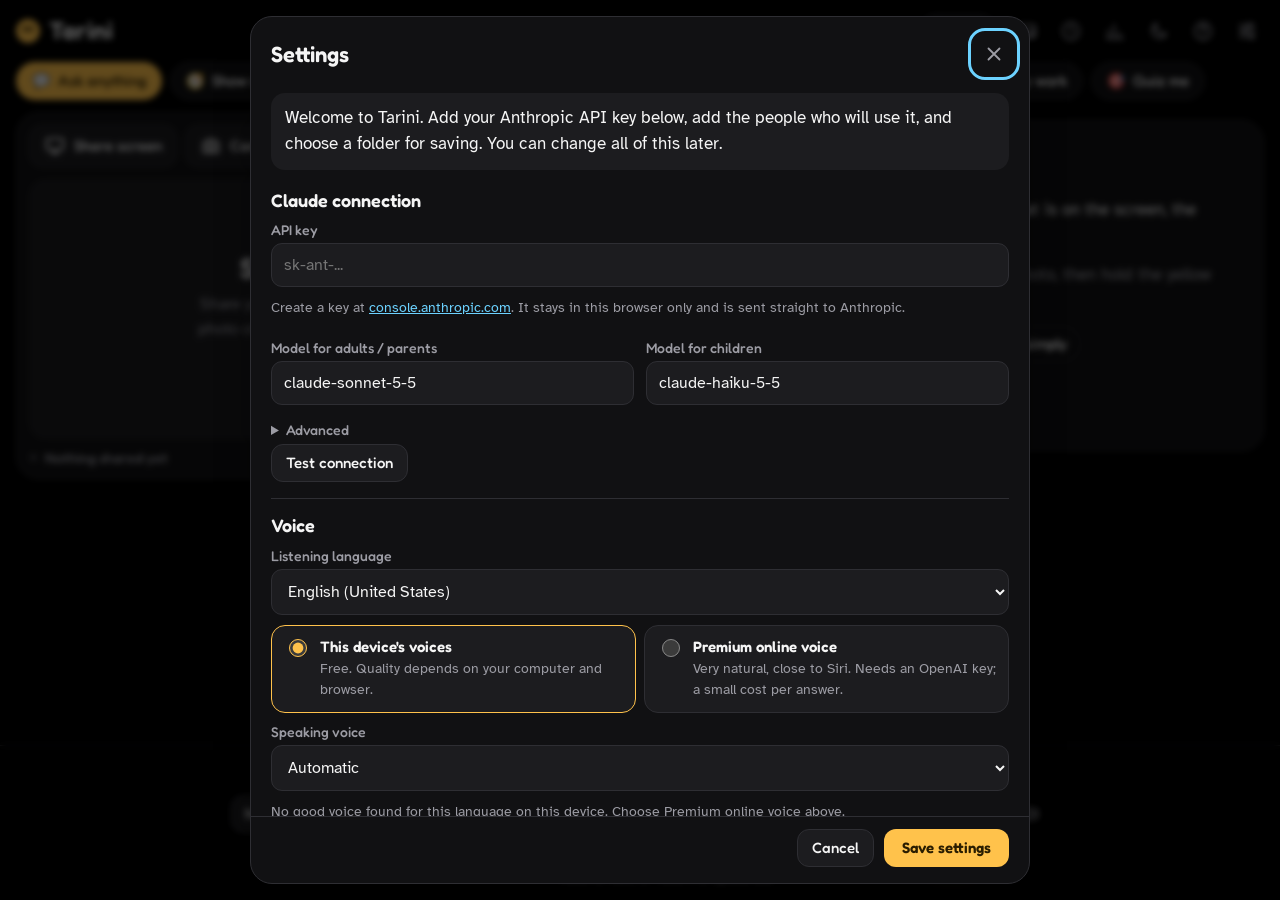
==== commit 930e6979: "Add files via upload" ====
--- a/index.html
+++ b/index.html
@@ -3,13 +3,13 @@
 <head>
 <meta charset="utf-8">
 <meta name="viewport" content="width=device-width, initial-scale=1, viewport-fit=cover">
-<meta name="theme-color" content="#0F1530">
+<meta name="theme-color" content="#000000">
 <meta name="description" content="Tarini is a voice helper that looks at your screen or homework and answers out loud.">
 <meta name="apple-mobile-web-app-capable" content="yes">
 <meta name="mobile-web-app-capable" content="yes">
 <title>Tarini</title>
 <link rel="icon" href="data:image/svg+xml,%3Csvg xmlns='http://www.w3.org/2000/svg' viewBox='0 0 64 64'%3E%3Ccircle cx='32' cy='32' r='30' fill='%23FFC24B'/%3E%3Crect x='20' y='22' width='7' height='11' rx='3.5' fill='%232A1D00'/%3E%3Crect x='37' y='22' width='7' height='11' rx='3.5' fill='%232A1D00'/%3E%3Cpath d='M24 41q8 7 16 0' stroke='%232A1D00' stroke-width='4' fill='none' stroke-linecap='round'/%3E%3C/svg%3E">
-<link rel="manifest" href="data:application/manifest+json,%7B%22name%22%3A%22Tarini%22%2C%22short_name%22%3A%22Tarini%22%2C%22display%22%3A%22standalone%22%2C%22background_color%22%3A%22%230F1530%22%2C%22theme_color%22%3A%22%230F1530%22%7D">
+<link rel="manifest" href="data:application/manifest+json,%7B%22name%22%3A%22Tarini%22%2C%22short_name%22%3A%22Tarini%22%2C%22display%22%3A%22standalone%22%2C%22background_color%22%3A%22%23000000%22%2C%22theme_color%22%3A%22%23000000%22%7D">
 <link rel="preconnect" href="https://fonts.googleapis.com">
 <link rel="preconnect" href="https://fonts.gstatic.com" crossorigin>
 <link id="fontLink" href="https://fonts.googleapis.com/css2?family=Atkinson+Hyperlegible:wght@400;700&family=Fredoka:wght@500;600;700&display=swap" rel="stylesheet">
@@ -19,8 +19,8 @@
   --font-b:'Atkinson Hyperlegible',system-ui,-apple-system,'Segoe UI',Roboto,sans-serif;
   --sun:#FFC24B;--sun-ink:#2A1D00;--sky:#6CD2FF;--coral:#FF8F7E;--leaf:#7FE3A8;
 }
-html[data-theme=dark]{--bg:#0F1530;--surface:#161E40;--surface2:#1E2852;--line:#2B3668;--text:#F4F2EC;--muted:#A6AECB;--shadow:0 24px 48px -20px rgba(3,6,20,.85);color-scheme:dark}
-html[data-theme=light]{--bg:#EEF1FB;--surface:#FFFFFF;--surface2:#F3F5FC;--line:#D3D9EE;--text:#141A33;--muted:#545E84;--shadow:0 24px 48px -26px rgba(20,26,51,.4);--sky:#1C8FC9;--coral:#D9493A;color-scheme:light}
+html[data-theme=dark]{--bg:#000000;--surface:#111113;--surface2:#1C1C1F;--line:#2E2E33;--text:#F5F5F5;--muted:#9C9CA4;--shadow:0 24px 48px -20px rgba(0,0,0,.9);color-scheme:dark}
+html[data-theme=light]{--bg:#FFFFFF;--surface:#F6F6F7;--surface2:#EEEEF0;--line:#DCDCE0;--text:#111111;--muted:#5C5C66;--shadow:0 24px 48px -26px rgba(0,0,0,.28);--sky:#1C8FC9;--coral:#D9493A;color-scheme:light}
 *{box-sizing:border-box}
 html,body{margin:0}
 body{font:400 17px/1.55 var(--font-b);background:var(--bg);color:var(--text);min-height:100dvh;display:flex;flex-direction:column;-webkit-font-smoothing:antialiased}
@@ -91,7 +91,7 @@
 .mark{position:absolute;width:0;height:0;animation:pop .5s cubic-bezier(.2,1.5,.4,1) both;animation-delay:var(--d,0ms)}
 .mark .ring{position:absolute;left:-24px;top:-24px;width:48px;height:48px;border-radius:50%;border:3px solid var(--sky);box-shadow:0 0 0 5px rgba(108,210,255,.22);animation:ping 1.8s ease-out infinite;animation-delay:var(--d,0ms)}
 .mark .num{position:absolute;left:-14px;top:-14px;width:28px;height:28px;border-radius:50%;background:var(--sun);color:var(--sun-ink);font:700 15px/28px var(--font-d);text-align:center;box-shadow:0 4px 12px rgba(0,0,0,.35)}
-.mark .lab{position:absolute;left:22px;top:-15px;white-space:nowrap;background:rgba(15,21,48,.92);color:#fff;padding:5px 10px;border-radius:9px;font:500 13px/1.3 var(--font-d)}
+.mark .lab{position:absolute;left:22px;top:-15px;white-space:nowrap;background:rgba(0,0,0,.86);color:#fff;padding:5px 10px;border-radius:9px;font:500 13px/1.3 var(--font-d)}
 .mark .lab.left{left:auto;right:22px}
 .mark.still,.mark.still .ring{animation:none}
 @keyframes pop{from{transform:scale(0)}to{transform:scale(1)}}
@@ -178,7 +178,7 @@
 .dlg{border:1px solid var(--line);background:var(--surface);color:var(--text);border-radius:22px;padding:0;width:min(560px,calc(100vw - 24px));max-height:calc(100dvh - 32px);box-shadow:var(--shadow)}
 .dlg.wide{width:min(780px,calc(100vw - 24px))}
 .dlg[open]{display:flex;flex-direction:column}
-.dlg::backdrop{background:rgba(5,8,22,.62);backdrop-filter:blur(3px)}
+.dlg::backdrop{background:rgba(0,0,0,.62);backdrop-filter:blur(3px)}
 .dlg-head{display:flex;align-items:center;gap:10px;padding:16px 14px 8px 20px}
 .dlg-head h2{font-size:22px;margin-right:auto}
 .dlg-body{padding:4px 20px 14px;overflow:auto}
@@ -194,7 +194,7 @@
 .grid2{display:grid;gap:0 12px}
 @media (min-width:560px){.grid2{grid-template-columns:1fr 1fr}}
 details summary{cursor:pointer;font:500 14px var(--font-d);color:var(--muted);margin:6px 0}
-.person{display:grid;grid-template-columns:1fr 130px auto;gap:8px;align-items:center;margin:6px 0}
+.person{display:grid;grid-template-columns:1fr 160px auto;gap:8px;align-items:center;margin:6px 0}
 .person input,.person select{margin-top:0}
 .ok{color:var(--leaf);font:500 14px var(--font-d)}
 .bad{color:var(--coral);font:500 14px var(--font-d)}
@@ -235,6 +235,16 @@
 .bar-fill{display:block;height:100%;border-radius:5px;background:var(--sun)}
 .bar-val{text-align:right;color:var(--muted)}
 .topics{font-size:15px;margin:6px 0 0}
+.swatches{display:flex;flex-wrap:wrap;gap:10px}
+.engine{display:grid;gap:8px;margin:6px 0 4px}
+@media (min-width:560px){.engine{grid-template-columns:1fr 1fr}}
+.eng{display:flex;gap:10px;align-items:flex-start;border:1px solid var(--line);background:var(--surface2);border-radius:14px;padding:11px 12px;cursor:pointer;font-size:14px;color:var(--muted)}
+.eng b{display:block;font:600 15px var(--font-d);color:var(--text);margin-bottom:2px}
+.eng input{width:18px;height:18px;margin-top:2px;accent-color:var(--sun);flex:none}
+.eng:has(input:checked){border-color:var(--sun)}
+.swatch{display:flex;flex-direction:column;align-items:center;gap:6px;border:2px solid var(--line);background:var(--surface2);border-radius:14px;padding:8px 10px 7px;font:500 13px var(--font-d);min-width:84px}
+.swatch[aria-checked=true]{border-color:var(--sun)}
+.swatch i{display:block;width:52px;height:30px;border-radius:8px;border:1px solid rgba(255,255,255,.12)}
 .mode-desc{color:var(--text)!important}
 .mode-desc strong{font-family:var(--font-d);font-weight:600}
 .how{margin:4px 0 12px;padding-left:24px}
@@ -333,7 +343,7 @@
       <label class="fld">API key<input id="setKey" type="password" autocomplete="off" spellcheck="false" placeholder="sk-ant-..."></label>
       <p class="help">Create a key at <a href="https://console.anthropic.com/settings/keys" target="_blank" rel="noopener noreferrer">console.anthropic.com</a>. It stays in this browser only and is sent straight to Anthropic.</p>
       <div class="grid2">
-        <label class="fld">Model for grown-ups<input id="setModel" list="modelList" spellcheck="false"></label>
+        <label class="fld">Model for adults / parents<input id="setModel" list="modelList" spellcheck="false"></label>
         <label class="fld">Model for children<input id="setKidModel" list="modelList" spellcheck="false"></label>
       </div>
       <datalist id="modelList"><option value="claude-sonnet-5-5"><option value="claude-haiku-5-5"><option value="claude-opus-5-5"></datalist>
@@ -342,18 +352,37 @@
     </section>
     <section class="set">
       <h3>Voice</h3>
-      <div class="grid2">
-        <label class="fld">Listening language<select id="setLang">
+      <label class="fld">Listening language<select id="setLang">
           <option value="en-US">English (United States)</option><option value="en-GB">English (United Kingdom)</option><option value="en-IN">English (India)</option><option value="en-ZA">English (South Africa)</option><option value="en-AU">English (Australia)</option><option value="hi-IN">Hindi</option><option value="gu-IN">Gujarati</option><option value="es-ES">Spanish</option><option value="fr-FR">French</option><option value="de-DE">German</option>
-        </select></label>
+      </select></label>
+      <div class="engine" role="radiogroup" aria-label="Speaking voice type">
+        <label class="eng"><input type="radio" name="voiceEngine" value="device"><span><b>This device's voices</b>Free. Quality depends on your computer and browser.</span></label>
+        <label class="eng"><input type="radio" name="voiceEngine" value="openai"><span><b>Premium online voice</b>Very natural, close to Siri. Needs an OpenAI key; a small cost per answer.</span></label>
+      </div>
+      <div id="deviceVoiceBox">
         <label class="fld">Speaking voice<select id="setVoice"></select></label>
+        <p class="help" id="voiceHint"></p>
+        <label class="check" style="margin:0 0 10px"><input type="checkbox" id="setAllVoices">Show all voices, including basic ones</label>
+        <div><button class="sbtn" id="testVoiceBtn">Play a sample</button></div>
+      </div>
+      <div id="openaiVoiceBox" hidden>
+        <label class="fld">OpenAI API key<input id="setOpenaiKey" type="password" autocomplete="off" spellcheck="false" placeholder="sk-..."></label>
+        <p class="help">Create one at <a href="https://platform.openai.com/api-keys" target="_blank" rel="noopener noreferrer">platform.openai.com</a>. Only used for speaking answers. If it fails, Tarini falls back to the device voice.</p>
+        <label class="fld">Voice<select id="setOpenaiVoice"></select></label>
+        <div><button class="sbtn" id="testOpenaiBtn">Play a sample</button></div>
       </div>
       <label class="fld">Speaking speed <span id="rateOut">1.0</span><input id="setRate" type="range" min="0.7" max="1.4" step="0.05"></label>
-      <button class="sbtn" id="testVoiceBtn">Play a sample</button>
+    </section>
+    <section class="set">
+      <h3>Appearance</h3>
+      <div class="engine" role="radiogroup" aria-label="Appearance">
+        <label class="eng"><input type="radio" name="themeMode" value="dark"><span><b>Dark mode</b>True black background.</span></label>
+        <label class="eng"><input type="radio" name="themeMode" value="light"><span><b>Light mode</b>White background.</span></label>
+      </div>
     </section>
     <section class="set">
       <h3>People</h3>
-      <p class="help">Children get hints instead of answers and simple language.</p>
+      <p class="help">Mark each person as Adult / Parent or Child. Children get hints instead of answers and simple language.</p>
       <div id="peopleList"></div>
       <button class="sbtn" id="addPersonBtn">Add person</button>
     </section>
@@ -446,7 +475,7 @@
 const DEFAULTS = {
   apiKey: '', endpoint: DEFAULT_ENDPOINT,
   model: 'claude-sonnet-5-5', kidModel: 'claude-haiku-5-5',
-  lang: 'en-US', voiceURI: '', rate: 1, theme: 'dark', muted: false, autoLook: true,
+  lang: 'en-US', voiceURI: '', rate: 1, voiceEngine: 'device', openaiKey: '', openaiVoice: 'coral', showAllVoices: false, theme: 'dark', muted: false, autoLook: true,
   pinHash: '',
   profiles: [{ id: 'p-adult', name: 'Dad', kind: 'adult' }, { id: 'p-kid', name: 'Son', kind: 'kid' }],
   activeProfile: 'p-adult', mode: 'ask', seenHelp: false
@@ -669,9 +698,11 @@
 function applyTheme() {
   const t = S.settings.theme === 'light' ? 'light' : 'dark';
   document.documentElement.dataset.theme = t;
-  $('meta[name="theme-color"]').setAttribute('content', t === 'dark' ? '#0F1530' : '#EEF1FB');
-  E.themeBtn.setAttribute('aria-label', t === 'dark' ? 'Switch to light theme' : 'Switch to dark theme');
+  $('meta[name="theme-color"]').setAttribute('content', t === 'dark' ? '#000000' : '#FFFFFF');
+  E.themeBtn.setAttribute('aria-label', t === 'dark' ? 'Switch to light mode' : 'Switch to dark mode');
+  E.themeBtn.setAttribute('title', t === 'dark' ? 'Light mode' : 'Dark mode');
   if (S.pip) S.pip.document.documentElement.dataset.theme = t;
+  document.querySelectorAll('input[name="themeMode"]').forEach(r => { r.checked = r.value === t; });
 }
 
 /* ================= Orb + captions ================= */
@@ -775,37 +806,102 @@
 }
 
 /* ================= Speech out ================= */
+const NOVELTY = /\b(albert|bad news|bahh|bells|boing|bubbles|cellos|deranged|good news|hysterical|jester|junior|organ|pipe organ|princess|ralph|trinoids|whisper|wobble|zarvox|superstar|fred|kathy|grandma|grandpa|eddy|flo|reed|rocko|sandy|shelley)\b/i;
+const OPENAI_VOICES = [
+  ['coral', 'Coral (warm, friendly)'], ['nova', 'Nova (bright, clear)'], ['shimmer', 'Shimmer (soft, calm)'],
+  ['sage', 'Sage (gentle, thoughtful)'], ['alloy', 'Alloy (neutral)'], ['ash', 'Ash (relaxed male)'],
+  ['echo', 'Echo (clear male)'], ['onyx', 'Onyx (deep male)'], ['fable', 'Fable (storyteller)'], ['ballad', 'Ballad (expressive)'], ['verse', 'Verse (lively)']
+];
+function voiceQuality(v) {
+  const n = v.name;
+  if (NOVELTY.test(n)) return { score: -1000, tag: 'Novelty' };
+  if (/natural|neural/i.test(n)) return { score: 100, tag: 'Natural' };
+  if (/premium/i.test(n)) return { score: 95, tag: 'Premium' };
+  if (/enhanced/i.test(n)) return { score: 85, tag: 'Enhanced' };
+  if (/online/i.test(n)) return { score: 80, tag: 'Online' };
+  if (/^google/i.test(n)) return { score: 70, tag: 'Good' };
+  if (/samantha|daniel|karen|moira|tessa|rishi|veena|serena|ava|allison|susan|tom|evan|zoe|nathan|joelle|noelle/i.test(n)) return { score: 55, tag: 'Good' };
+  if (/microsoft/i.test(n)) return { score: 35, tag: 'Standard' };
+  return { score: 20, tag: 'Standard' };
+}
+function rankedVoices(langCode) {
+  if (!('speechSynthesis' in window)) return [];
+  const lang = (langCode || S.settings.lang || 'en-US').toLowerCase();
+  const base = lang.split('-')[0];
+  return speechSynthesis.getVoices()
+    .map(v => {
+      const vl = (v.lang || '').toLowerCase().replace('_', '-');
+      const q = voiceQuality(v);
+      const langBonus = vl === lang ? 15 : vl.startsWith(base) ? 8 : -500;
+      return { v, q, score: q.score + langBonus };
+    })
+    .sort((a, b) => b.score - a.score || a.v.name.localeCompare(b.v.name));
+}
 function pickVoice() {
   if (!('speechSynthesis' in window)) return null;
-  const voices = speechSynthesis.getVoices();
-  if (S.settings.voiceURI) { const v = voices.find(x => x.voiceURI === S.settings.voiceURI); if (v) return v; }
-  const lang = (S.settings.lang || 'en-US').toLowerCase();
-  const base = lang.split('-')[0];
-  const same = voices.filter(v => v.lang && v.lang.toLowerCase().replace('_', '-') === lang);
-  const fam = voices.filter(v => v.lang && v.lang.toLowerCase().startsWith(base));
-  const pool = same.length ? same : fam;
-  return pool.find(v => /natural|neural|google|samantha|daniel|karen|aria|jenny/i.test(v.name)) || pool[0] || null;
-}
-function speak(text, opts = {}) {
-  if (!text || !('speechSynthesis' in window)) return;
-  if (S.settings.muted && !opts.force) return;
-  stopSpeaking();
+  if (S.settings.voiceURI) { const v = speechSynthesis.getVoices().find(x => x.voiceURI === S.settings.voiceURI); if (v) return v; }
+  const best = rankedVoices()[0];
+  return best && best.score > 0 ? best.v : null;
+}
+function speakDone() { if (S.speaking) { S.speaking = false; touch(); if (!S.listening && !S.busy) setOrbState('idle'); } }
+function speakDevice(text, opts = {}) {
+  if (!('speechSynthesis' in window)) { speakDone(); return; }
   const parts = text.match(/[^.!?\n]+[.!?]*\s*/g) || [text];
   const isVoice = typeof SpeechSynthesisVoice !== 'undefined' && opts.voice instanceof SpeechSynthesisVoice;
   const v = isVoice ? opts.voice : pickVoice();
-  S.speaking = true; setOrbState('speaking');
   parts.forEach((p, i) => {
     const u = new SpeechSynthesisUtterance(p.trim());
     if (v) { u.voice = v; u.lang = v.lang; } else u.lang = S.settings.lang;
     u.rate = opts.rate || S.settings.rate || 1;
-    if (i === parts.length - 1) {
-      const done = () => { if (S.speaking) { S.speaking = false; touch(); if (!S.listening && !S.busy) setOrbState('idle'); } };
-      u.onend = done; u.onerror = done;
-    }
+    if (i === parts.length - 1) { u.onend = speakDone; u.onerror = speakDone; }
     speechSynthesis.speak(u);
   });
 }
+async function speakOpenAI(text, opts = {}) {
+  const key = opts.openaiKey || S.settings.openaiKey;
+  const voice = opts.openaiVoice || S.settings.openaiVoice || 'coral';
+  const token = (S.speakToken = (S.speakToken || 0) + 1);
+  const res = await fetch('https://api.openai.com/v1/audio/speech', {
+    method: 'POST',
+    headers: { 'Content-Type': 'application/json', Authorization: `Bearer ${key}` },
+    body: JSON.stringify({
+      model: 'gpt-4o-mini-tts', voice, input: text.slice(0, 3800), response_format: 'mp3',
+      instructions: isKid() ? 'Speak warmly, clearly and a little slowly, like a kind teacher talking to a child.' : 'Speak warmly, clearly and naturally, like a friendly personal assistant.'
+    })
+  });
+  if (!res.ok) {
+    let msg = ''; try { msg = (await res.json()).error.message; } catch { /* ignore */ }
+    throw new Error(res.status === 401 ? 'The OpenAI key was not accepted.' : msg || `Voice service error ${res.status}`);
+  }
+  const blob = await res.blob();
+  if (token !== S.speakToken || !S.speaking) return;
+  const url = URL.createObjectURL(blob);
+  const audio = new Audio(url);
+  audio.playbackRate = opts.rate || S.settings.rate || 1;
+  S.audio = audio;
+  const finish = () => { URL.revokeObjectURL(url); if (S.audio === audio) S.audio = null; speakDone(); };
+  audio.onended = finish; audio.onerror = finish;
+  await audio.play();
+}
+function speak(text, opts = {}) {
+  if (!text) return;
+  if (S.settings.muted && !opts.force) return;
+  stopSpeaking();
+  S.speaking = true; setOrbState('speaking');
+  const engine = opts.engine || S.settings.voiceEngine;
+  const key = opts.openaiKey || S.settings.openaiKey;
+  if (engine === 'openai' && key) {
+    speakOpenAI(text, opts).catch(e => {
+      console.warn(e);
+      if (!S.speaking) return;
+      toast(`Premium voice unavailable (${e.message}). Using the device voice.`);
+      speakDevice(text, opts);
+    });
+  } else speakDevice(text, opts);
+}
 function stopSpeaking() {
+  S.speakToken = (S.speakToken || 0) + 1;
+  if (S.audio) { try { S.audio.pause(); } catch { /* ignore */ } S.audio = null; }
   if ('speechSynthesis' in window) speechSynthesis.cancel();
   if (S.speaking) { S.speaking = false; if (!S.listening && !S.busy) setOrbState('idle'); }
 }
@@ -954,7 +1050,7 @@
       const left = x > c.width * 0.64;
       const bx = left ? x - r * 2.2 - tw - padX * 2 : x + r * 2.2;
       const by = y - bh / 2;
-      g.fillStyle = 'rgba(15,21,48,0.92)'; g.fillRect(bx, by, tw + padX * 2, bh);
+      g.fillStyle = 'rgba(0,0,0,0.86)'; g.fillRect(bx, by, tw + padX * 2, bh);
       g.fillStyle = '#FFFFFF'; g.textAlign = 'left'; g.fillText(p.label, bx + padX, y + 1);
     }
   });
@@ -1397,7 +1493,7 @@
     class: 'choice', 'aria-current': String(p.id === cur.id),
     onclick: async () => { $('#whoDlg').close(); await switchProfile(p.id); }
   }, el('span', { class: 'who-pill' + (p.kind === 'kid' ? ' kid' : ''), style: 'padding:0;border:0;background:none' }, el('span', { class: 'dot', text: initial(p.name) })),
-     el('span', {}, p.name, el('small', { text: p.kind === 'kid' ? 'Child: hints, not answers' : 'Grown-up: full answers' })))));
+     el('span', {}, p.name, el('small', { text: p.kind === 'kid' ? 'Child: hints, not answers' : 'Adult / Parent: full answers' })))));
   $('#whoDlg').showModal();
 }
 async function switchProfile(id) {
@@ -1407,7 +1503,7 @@
     if (!(await pinDialog({ title: `Enter the parent PIN to switch to ${next.name}` }))) return;
   }
   if (next.kind === 'kid' && !S.settings.pinHash) {
-    const set = await pinDialog({ title: `Set a parent PIN so only grown-ups can leave ${next.name}'s mode`, setMode: true });
+    const set = await pinDialog({ title: `Set a parent PIN so only an adult or parent can leave ${next.name}'s mode`, setMode: true });
     if (!set) toast('No PIN set, so anyone can switch people. You can set one in Settings.');
   }
   S.settings.activeProfile = id; saveSettings();
@@ -1598,7 +1694,7 @@
 function statBox(k, v) { return el('div', { class: 'stat' }, el('span', { text: k }), el('strong', { text: String(v) })); }
 function reportCard(r) {
   const card = el('section', { class: 'rep-card' });
-  card.append(el('div', { class: 'rep-head' }, el('h3', { text: r.name }), el('span', { class: 'tag', text: r.kind === 'kid' ? 'Child' : 'Grown-up' })));
+  card.append(el('div', { class: 'rep-head' }, el('h3', { text: r.name }), el('span', { class: 'tag', text: r.kind === 'kid' ? 'Child' : 'Adult / Parent' })));
   if (!r.sessions.length) { card.append(el('p', { class: 'help', text: 'Not used this week.' })); return card; }
   card.append(el('div', { class: 'stats' }, statBox('Time used', fmtDur(r.totalMs)), statBox('Days active', `${r.days.size} of 7`), statBox('Sessions', r.sessions.length), statBox('Questions', r.questions)));
   const full = ['Monday', 'Tuesday', 'Wednesday', 'Thursday', 'Friday', 'Saturday', 'Sunday'];
@@ -1761,17 +1857,41 @@
 /* ================= Settings ================= */
 function populateVoices() {
   const sel = document.getElementById('setVoice'); if (!sel || !('speechSynthesis' in window)) return;
-  const voices = speechSynthesis.getVoices().slice().sort((a, b) => a.lang.localeCompare(b.lang) || a.name.localeCompare(b.name));
-  const cur = sel.value || S.settings.voiceURI;
-  sel.replaceChildren(el('option', { value: '' }, 'Automatic'), ...voices.map(v => el('option', { value: v.voiceURI }, `${v.name} (${v.lang})`)));
-  sel.value = voices.some(v => v.voiceURI === cur) ? cur : '';
+  const cur = sel.dataset.chosen != null ? sel.dataset.chosen : (S.settings.voiceURI || '');
+  const showAll = document.getElementById('setAllVoices') ? document.getElementById('setAllVoices').checked : S.settings.showAllVoices;
+  const ranked = rankedVoices(document.getElementById('setLang') ? document.getElementById('setLang').value : S.settings.lang);
+  const best = ranked.filter(r => r.score > 0).slice(0, 10);
+  const opt = r => el('option', { value: r.v.voiceURI }, `${r.v.name.replace(/\s*\(.*?\)\s*$/, '')}  ·  ${r.q.tag}  ·  ${r.v.lang}`);
+  const groups = [el('option', { value: '' }, best.length ? `Automatic (best: ${best[0].v.name.replace(/\s*\(.*?\)\s*$/, '')})` : 'Automatic')];
+  if (best.length) groups.push(el('optgroup', { label: 'Best voices on this device' }, best.map(opt)));
+  if (showAll) {
+    const rest = speechSynthesis.getVoices().slice().sort((a, b) => a.lang.localeCompare(b.lang) || a.name.localeCompare(b.name))
+      .filter(v => !best.some(b => b.v.voiceURI === v.voiceURI)).map(v => ({ v, q: voiceQuality(v) }));
+    if (rest.length) groups.push(el('optgroup', { label: 'All other voices' }, rest.map(opt)));
+  }
+  sel.replaceChildren(...groups);
+  sel.value = [...sel.options].some(o => o.value === cur) ? cur : '';
+  const hint = document.getElementById('voiceHint');
+  if (hint) {
+    const top = best[0];
+    hint.textContent = !top ? 'No good voice found for this language on this device. Choose Premium online voice above.'
+      : top.q.score >= 80 ? 'Natural-sounding voices are available on this device.'
+      : /Edg\//.test(navigator.userAgent) ? 'Only basic voices found. Try Premium online voice above.'
+      : 'Only basic voices found. On Windows, open Tarini in Microsoft Edge for natural voices. On a Mac, add Premium or Enhanced voices in System Settings, Accessibility, Spoken Content, then restart the browser. Or choose Premium online voice above.';
+  }
+}
+function renderVoiceEngine() {
+  const eng = document.querySelector('input[name="voiceEngine"]:checked');
+  const online = eng && eng.value === 'openai';
+  document.getElementById('deviceVoiceBox').hidden = online;
+  document.getElementById('openaiVoiceBox').hidden = !online;
 }
 function renderPeople() {
   const box = document.getElementById('peopleList');
   box.replaceChildren(...S.peopleDraft.map((p, i) => {
     const name = el('input', { value: p.name, 'aria-label': `Person ${i + 1} name`, placeholder: 'Name', maxlength: 24 });
     name.addEventListener('input', () => { p.name = name.value; });
-    const kind = el('select', { 'aria-label': `Person ${i + 1} type` }, el('option', { value: 'adult' }, 'Grown-up'), el('option', { value: 'kid' }, 'Child'));
+    const kind = el('select', { 'aria-label': `Person ${i + 1} type` }, el('option', { value: 'adult' }, 'Adult / Parent'), el('option', { value: 'kid' }, 'Child'));
     kind.value = p.kind; kind.addEventListener('change', () => { p.kind = kind.value; });
     const rm = el('button', { class: 'icon-btn', 'aria-label': `Remove ${p.name || 'person'}`, disabled: S.peopleDraft.length <= 1 });
     rm.innerHTML = '<svg class="i" viewBox="0 0 24 24"><path d="M6 6l12 12M18 6L6 18"/></svg>';
@@ -1782,7 +1902,7 @@
 function renderPinStatus() {
   document.getElementById('pinStatus').textContent = S.settings.pinHash
     ? 'A PIN is set. It is needed to leave child mode, show answers, and open settings, history and reports from child mode.'
-    : 'No PIN set yet. Set one so your child cannot switch to grown-up mode or reveal answers.';
+    : 'No PIN set yet. Set one so your child cannot switch to adult mode or reveal answers.';
   document.getElementById('removePinBtn').hidden = !S.settings.pinHash;
   document.getElementById('setPinBtn').textContent = S.settings.pinHash ? 'Change PIN' : 'Set PIN';
 }
@@ -1794,15 +1914,21 @@
   $('#setRate').value = s.rate; $('#rateOut').textContent = Number(s.rate).toFixed(2);
   $('#testOut').textContent = ''; $('#testOut').className = '';
   S.peopleDraft = structuredClone(s.profiles);
-  populateVoices(); $('#setVoice').value = s.voiceURI || '';
-  renderPeople(); renderPinStatus(); renderFolderStatus();
+  $('#setAllVoices').checked = !!s.showAllVoices; $('#setVoice').dataset.chosen = s.voiceURI || '';
+  populateVoices(); delete $('#setVoice').dataset.chosen;
+  document.querySelectorAll('input[name="voiceEngine"]').forEach(r => { r.checked = r.value === (s.voiceEngine || 'device'); });
+  $('#setOpenaiKey').value = s.openaiKey || '';
+  $('#setOpenaiVoice').replaceChildren(...OPENAI_VOICES.map(([id, label]) => el('option', { value: id }, label)));
+  $('#setOpenaiVoice').value = s.openaiVoice || 'coral';
+  renderVoiceEngine();
+  renderPeople(); renderPinStatus(); renderFolderStatus(); applyTheme();
   $('#setIntro').hidden = !intro;
   const d = $('#settingsDlg'); if (!d.open) d.showModal();
 }
 function saveSettingsFromForm() {
   const people = S.peopleDraft.map(p => ({ ...p, name: p.name.trim().slice(0, 24) })).filter(p => p.name);
   if (!people.length) { toast('Add at least one person with a name.'); return; }
-  if (!people.some(p => p.kind === 'adult')) { toast('Keep at least one grown-up so someone can manage settings.'); return; }
+  if (!people.some(p => p.kind === 'adult')) { toast('Keep at least one adult or parent so someone can manage settings.'); return; }
   const s = S.settings;
   const prevActive = activeProfile();
   s.apiKey = $('#setKey').value.trim();
@@ -1810,6 +1936,10 @@
   s.kidModel = $('#setKidModel').value.trim() || DEFAULTS.kidModel;
   s.endpoint = $('#setEndpoint').value.trim() || DEFAULT_ENDPOINT;
   s.lang = $('#setLang').value; s.voiceURI = $('#setVoice').value; s.rate = Number($('#setRate').value) || 1;
+  s.showAllVoices = $('#setAllVoices').checked;
+  s.voiceEngine = (document.querySelector('input[name="voiceEngine"]:checked') || {}).value || 'device';
+  s.openaiKey = $('#setOpenaiKey').value.trim(); s.openaiVoice = $('#setOpenaiVoice').value || 'coral';
+  if (s.voiceEngine === 'openai' && !s.openaiKey) { s.voiceEngine = 'device'; toast('No OpenAI key added, so the device voice is used.'); }
   s.profiles = people;
   if (!people.some(p => p.id === s.activeProfile)) s.activeProfile = (people.find(p => p.kind === 'adult') || people[0]).id;
   const firstTime = !s.seenHelp; s.seenHelp = true;
@@ -1856,6 +1986,7 @@
   E.reportBtn.addEventListener('click', () => openReport());
   E.themeBtn.addEventListener('click', () => { S.settings.theme = S.settings.theme === 'dark' ? 'light' : 'dark'; saveSettings(); applyTheme(); });
   E.settingsBtn.addEventListener('click', () => openSettings(false));
+  document.querySelectorAll('input[name="themeMode"]').forEach(r => r.addEventListener('change', () => { S.settings.theme = r.value; saveSettings(); applyTheme(); }));
   document.getElementById('helpBtn').addEventListener('click', () => document.getElementById('helpDlg').showModal());
 
   document.querySelectorAll('[data-close]').forEach(b => b.addEventListener('click', () => b.closest('dialog').close()));
@@ -1868,11 +1999,20 @@
 
   $('#saveSettingsBtn').addEventListener('click', saveSettingsFromForm);
   $('#setRate').addEventListener('input', () => { $('#rateOut').textContent = Number($('#setRate').value).toFixed(2); });
+  const sample = `Hi, I am ${APP}. Show me something, and I will help you step by step.`;
   $('#testVoiceBtn').addEventListener('click', () => {
     const voices = 'speechSynthesis' in window ? speechSynthesis.getVoices() : [];
     const v = voices.find(x => x.voiceURI === $('#setVoice').value) || pickVoice();
-    speak(`Hi, I am ${APP}. Show me something and ask me anything.`, { rate: Number($('#setRate').value), voice: v, force: true });
+    speak(sample, { rate: Number($('#setRate').value), voice: v, force: true, engine: 'device' });
   });
+  $('#testOpenaiBtn').addEventListener('click', () => {
+    const key = $('#setOpenaiKey').value.trim();
+    if (!key) { toast('Paste your OpenAI API key first.'); $('#setOpenaiKey').focus(); return; }
+    speak(sample, { rate: Number($('#setRate').value), force: true, engine: 'openai', openaiKey: key, openaiVoice: $('#setOpenaiVoice').value });
+  });
+  $('#setAllVoices').addEventListener('change', () => { $('#setVoice').dataset.chosen = $('#setVoice').value; populateVoices(); delete $('#setVoice').dataset.chosen; });
+  $('#setLang').addEventListener('change', () => { $('#setVoice').dataset.chosen = ''; populateVoices(); delete $('#setVoice').dataset.chosen; });
+  document.querySelectorAll('input[name="voiceEngine"]').forEach(r => r.addEventListener('change', renderVoiceEngine));
   $('#testKeyBtn').addEventListener('click', async () => {
     const out = $('#testOut'); out.className = ''; out.textContent = 'Testing';
     try {
@@ -1929,7 +2069,6 @@
 }
 init();
 })();
-
 </script>
 </body>
 </html>
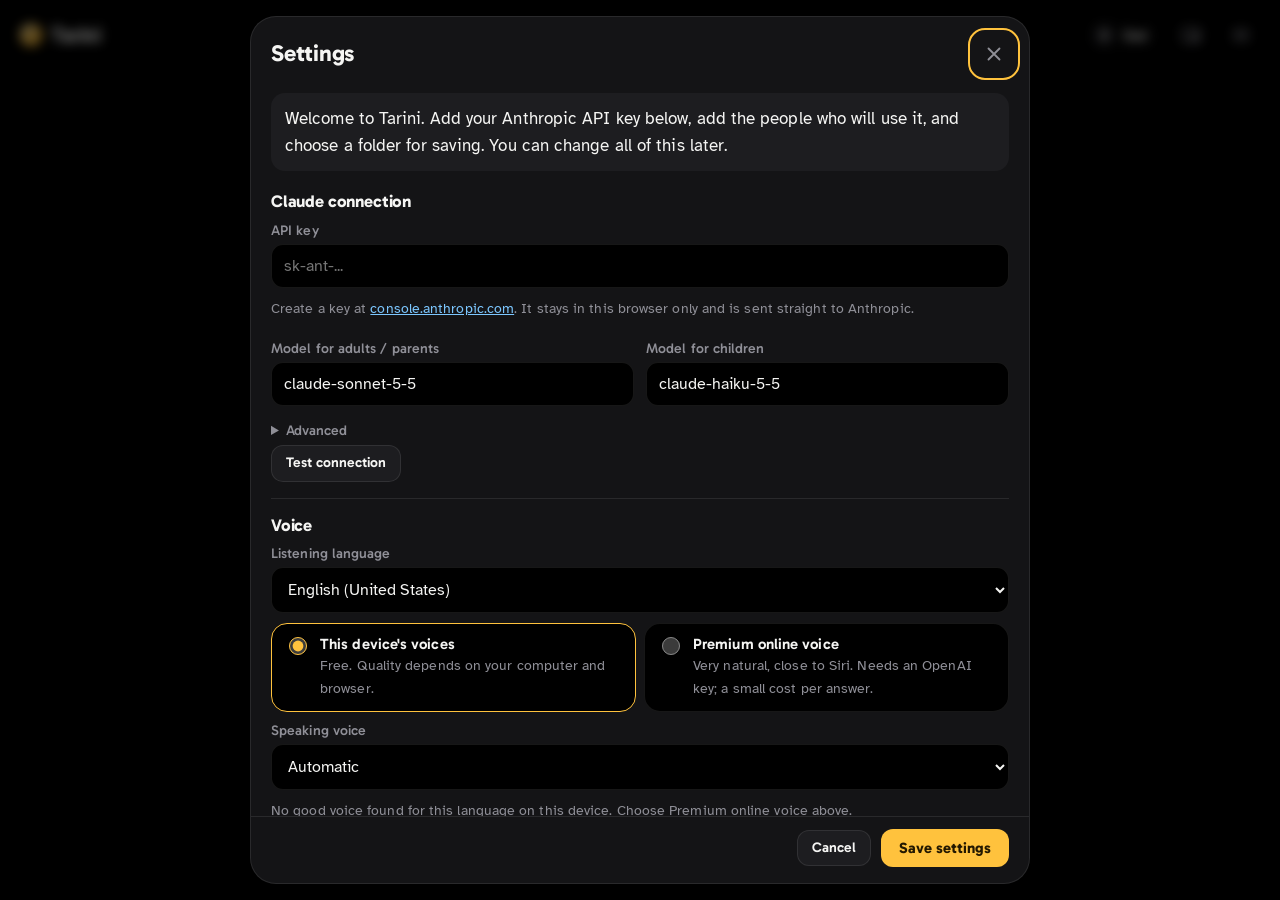
==== commit 685ca5bd: "Add files via upload" ====
--- a/index.html
+++ b/index.html
@@ -12,10 +12,10 @@
 <link rel="manifest" href="data:application/manifest+json,%7B%22name%22%3A%22Tarini%22%2C%22short_name%22%3A%22Tarini%22%2C%22display%22%3A%22standalone%22%2C%22background_color%22%3A%22%23000000%22%2C%22theme_color%22%3A%22%23000000%22%7D">
 <link rel="preconnect" href="https://fonts.googleapis.com">
 <link rel="preconnect" href="https://fonts.gstatic.com" crossorigin>
-<link id="fontLink" href="https://fonts.googleapis.com/css2?family=Atkinson+Hyperlegible:wght@400;700&family=Fredoka:wght@500;600;700&display=swap" rel="stylesheet">
+<link id="fontLink" href="https://fonts.googleapis.com/css2?family=Atkinson+Hyperlegible:ital,wght@0,400;0,700;1,400&family=Gabarito:wght@500;600;700;800&display=swap" rel="stylesheet">
 <style>
 :root{
-  --font-d:'Fredoka',ui-rounded,'SF Pro Rounded','Segoe UI',system-ui,sans-serif;
+  --font-d:'Gabarito','Avenir Next','Segoe UI',system-ui,sans-serif;
   --font-b:'Atkinson Hyperlegible',system-ui,-apple-system,'Segoe UI',Roboto,sans-serif;
   --sun:#FFC24B;--sun-ink:#2A1D00;--sky:#6CD2FF;--coral:#FF8F7E;--leaf:#7FE3A8;
 }
@@ -168,11 +168,56 @@
 .orb[data-state=thinking] .eye{animation:look 1.4s ease-in-out infinite}
 .orb[data-state=thinking] .mouth{width:12px;margin-left:-6px;height:4px;border-radius:4px}
 .orb[data-state=speaking] .mouth{animation:talk .28s ease-in-out infinite alternate}
-@media (max-width:600px){.orb{width:76px;height:76px}.dock{padding-top:8px}.dock-inner{gap:8px 10px}.hint-tools{flex-wrap:nowrap}.hint-tools .sbtn{padding:7px 11px;font-size:14px}.hint-level{font-size:13px;white-space:nowrap}}
+@media (max-width:600px){.dock{padding-top:8px}.dock-inner{gap:8px 10px}.hint-tools{flex-wrap:nowrap}.hint-tools .sbtn{padding:7px 11px;font-size:14px}.hint-level{font-size:13px;white-space:nowrap}}
 @keyframes blink{0%,94%,100%{transform:scaleY(1)}96%{transform:scaleY(.1)}}
 @keyframes look{0%,100%{transform:translate(-3px,-2px)}50%{transform:translate(3px,-2px)}}
 @keyframes talk{from{height:4px}to{height:13px}}
 @keyframes ripple{0%{opacity:.85;transform:scale(1)}100%{opacity:0;transform:scale(1.75)}}
+
+/* simplified shell */
+.top .icon-btn.opt{margin-left:2px}
+.menu-wrap,.plus-wrap{position:relative}
+.pop{position:absolute;z-index:40;background:var(--surface);border:1px solid var(--line);border-radius:16px;padding:6px;box-shadow:var(--shadow);min-width:220px}
+.pop button,.pop label{display:flex;align-items:center;gap:11px;width:100%;border:0;background:none;border-radius:11px;padding:10px 12px;font:500 15px var(--font-d);text-align:left;color:var(--text);cursor:pointer}
+.pop button:hover,.pop label:hover,.pop button:focus-visible{background:var(--surface2)}
+.pop svg.i{color:var(--muted);flex:none}
+.menu{right:0;top:calc(100% + 6px)}
+.plus-menu{left:0;bottom:calc(100% + 10px);min-width:280px}
+.plus-menu span{display:flex;flex-direction:column;line-height:1.25}
+.plus-menu span b{font-weight:600}
+.plus-menu span{font:400 13px var(--font-b);color:var(--muted)}
+.plus-menu span b{font:600 15px var(--font-d);color:var(--text)}
+.file-item input{position:absolute;width:1px;height:1px;opacity:0;pointer-events:none}
+.layout{grid-template-columns:minmax(0,1fr)!important;max-width:860px!important}
+.stage-card{padding-top:12px}
+.stage{min-height:0!important}
+.snap img,#live{max-height:min(46vh,440px)!important}
+.talk{min-height:0;position:static!important;max-height:none!important;display:flex;flex-direction:column}
+.feed{padding:8px 2px 4px!important}
+.followups{padding:0 2px 12px!important}
+.composer{grid-area:ask;display:flex;align-items:center;gap:8px;background:var(--surface);border:1px solid var(--line);border-radius:999px;padding:6px 6px 6px 8px}
+.composer:focus-within{border-color:var(--muted)}
+.composer input{flex:1;min-width:0;border:0;background:transparent;font:17px var(--font-b);color:var(--text);padding:10px 4px;outline:none}
+.composer input::placeholder{color:var(--muted)}
+.plus{width:42px;height:42px;border-radius:50%;border:1px solid var(--line);background:var(--surface2);display:grid;place-items:center;color:var(--text)}
+.plus[aria-expanded=true]{background:var(--sun);color:var(--sun-ink);border-color:transparent}
+.send{width:42px;height:42px;border-radius:50%;border:0;background:var(--surface2);display:grid;place-items:center;color:var(--muted)}
+.send.ready{background:var(--sun);color:var(--sun-ink)}
+.composer .orb{flex:none}
+.dock-inner{grid-template-columns:1fr!important;grid-template-areas:"hint" "att" "ask" "foot"!important;max-width:860px!important}
+.dock-foot{grid-area:foot;display:flex;align-items:center;gap:10px;padding:0 6px}
+.dock-foot .cap{flex:1;margin:0}
+.icon-btn.small{width:34px;height:34px}
+.att-row{grid-area:att;display:flex;flex-wrap:wrap;gap:6px}
+.att{display:inline-flex;align-items:center;gap:7px;border:1px solid var(--line);background:var(--surface);border-radius:999px;padding:5px 6px 5px 12px;font:500 13.5px var(--font-d);max-width:100%}
+.att span{white-space:nowrap;overflow:hidden;text-overflow:ellipsis;max-width:220px}
+.att button{width:24px;height:24px;border-radius:50%;border:0;background:var(--surface2);color:var(--muted);font:600 14px/1 var(--font-d)}
+.sources{display:flex;flex-wrap:wrap;gap:6px;align-items:center;margin:0 0 8px}
+.sources .lbl{font:500 13px var(--font-d);color:var(--muted)}
+.src{font:500 13.5px var(--font-d);border:1px solid var(--line);border-radius:999px;padding:4px 11px;text-decoration:none;color:var(--text);max-width:260px;white-space:nowrap;overflow:hidden;text-overflow:ellipsis}
+.src:hover{border-color:var(--sky)}
+.msg.me .att-note{display:block;font:500 13px var(--font-d);color:var(--muted);margin-top:6px}
+@media (max-width:600px){.plus,.send{width:38px;height:38px}}
 
 /* dialogs */
 .dlg{border:1px solid var(--line);background:var(--surface);color:var(--text);border-radius:22px;padding:0;width:min(560px,calc(100vw - 24px));max-height:calc(100dvh - 32px);box-shadow:var(--shadow)}
@@ -266,6 +311,165 @@
 .pip .orb{width:72px;height:72px}
 .pip .cap{font-size:13px}
 
+
+/* ===================== Tarini v3 design layer ===================== */
+html[data-theme=dark]{--bg:#000000;--surface:#141416;--surface2:#1D1D20;--line:rgba(255,255,255,.09);--line2:rgba(255,255,255,.16);--text:#F5F5F3;--muted:#8F8F97;--sun:#FFC23D;--sun-ink:#231800;--sky:#7CC7FF;--glow:rgba(255,194,61,.22);--shadow:0 30px 70px -30px rgba(0,0,0,.9)}
+html[data-theme=light]{--bg:#FFFFFF;--surface:#F4F4F3;--surface2:#EAEAE8;--line:rgba(0,0,0,.09);--line2:rgba(0,0,0,.18);--text:#0A0A0B;--muted:#67676F;--sun:#FFB81F;--sun-ink:#231800;--sky:#1C8FC9;--glow:rgba(255,184,31,.28);--shadow:0 30px 70px -34px rgba(0,0,0,.35)}
+body{font:400 17px/1.6 var(--font-b);letter-spacing:.005em}
+h1,h2,h3{font-family:var(--font-d);font-weight:700;letter-spacing:-.01em}
+:focus-visible{outline:2px solid var(--sun);outline-offset:3px}
+
+/* header */
+.top{background:transparent;backdrop-filter:none;-webkit-backdrop-filter:none;padding:calc(14px + env(safe-area-inset-top)) 18px 6px 20px}
+.brand h1{font-size:21px;font-weight:700;letter-spacing:-.02em}
+.mini-orb{width:22px;height:22px;background:radial-gradient(circle at 34% 28%,#FFE7A8 0,var(--sun) 55%,#E59A0E 100%)}
+.who-pill{background:transparent;border:1px solid var(--line);padding:5px 12px 5px 6px;font:600 14px var(--font-d)}
+.who-pill:hover{border-color:var(--line2)}
+.who-pill .dot{background:var(--surface2);font:700 11px var(--font-d)}
+.who-pill.kid{border-color:var(--sun)}
+.icon-btn{border-radius:12px;color:var(--muted)}
+.icon-btn:hover{background:var(--surface);color:var(--text)}
+.pop{background:var(--surface);border:1px solid var(--line);border-radius:18px;box-shadow:var(--shadow);padding:6px}
+.pop button,.pop label{font:500 15px var(--font-d);border-radius:12px}
+.pop button:hover,.pop label:hover{background:var(--surface2)}
+
+/* the buddy: proportional so it works at any size */
+.orb{--s:88px;width:var(--s)!important;height:var(--s)!important;background:radial-gradient(circle at 33% 26%,#FFF0C4 0,#FFD15C 30%,var(--sun) 58%,#E08F00 100%);box-shadow:0 calc(var(--s)*.16) calc(var(--s)*.42) calc(var(--s)*-.16) rgba(255,170,0,.55),inset 0 calc(var(--s)*-.08) calc(var(--s)*.14) rgba(140,80,0,.22),inset 0 calc(var(--s)*.05) calc(var(--s)*.08) rgba(255,255,255,.35)}
+.orb .eye{top:34%;width:12.5%;height:17%;border-radius:999px;background:#1F1500}
+.orb .eye.l{left:30%}.orb .eye.r{right:30%}
+.orb .mouth{top:61%;left:50%;width:26%;height:8%;margin-left:-13%;border-radius:0 0 999px 999px;background:#1F1500}
+.orb[data-state=listening] .eye{height:20%}
+.orb[data-state=listening] .mouth{height:12%}
+.orb[data-state=thinking] .mouth{width:12%;margin-left:-6%;height:5%;border-radius:999px}
+.orb::before,.orb::after{border:2px solid var(--sky)}
+@keyframes talk{from{height:4%}to{height:14%}}
+.composer .orb{--s:48px}
+
+/* hero (empty state) */
+.layout{max-width:760px!important;padding:0 20px 8px}
+.empty.hero{display:flex;flex-direction:column;align-items:center;text-align:center;padding:min(9vh,80px) 0 18px}
+.hero-orb-wrap{position:relative;display:grid;place-items:center;margin-bottom:26px}
+.hero-orb-wrap::before{content:"";position:absolute;width:260px;height:260px;border-radius:50%;background:radial-gradient(circle,var(--glow) 0,transparent 62%);pointer-events:none}
+.hero .orb{--s:128px;position:relative}
+.hero h2.greet{font:700 clamp(30px,5vw,42px)/1.08 var(--font-d);letter-spacing:-.025em;margin:0 0 10px;color:var(--text)}
+.hero p.sub{font-size:17px;color:var(--muted);max-width:40ch;margin:0 auto 26px}
+.starters{display:flex;flex-wrap:wrap;justify-content:center;gap:10px;max-width:620px}
+.starter{display:flex;align-items:center;gap:10px;border:1px solid var(--line);background:var(--surface);border-radius:16px;padding:12px 16px 12px 13px;font:600 15px/1.2 var(--font-d);color:var(--text);text-align:left;cursor:pointer;transition:border-color .15s,transform .15s}
+.starter:hover{border-color:var(--line2);transform:translateY(-1px)}
+.starter .ic{width:30px;height:30px;border-radius:10px;background:var(--surface2);display:grid;place-items:center;color:var(--sun);flex:none}
+.starter .ic svg{width:17px;height:17px;fill:none;stroke:currentColor;stroke-width:2;stroke-linecap:round;stroke-linejoin:round}
+body.is-empty .composer .orb{display:none}
+body.is-empty .dock-foot .cap{visibility:hidden}
+
+/* conversation */
+.feed{padding:18px 0 6px!important}
+.msg{max-width:100%;margin:0 0 26px}
+.msg.me{max-width:80%;background:var(--surface);border:0;border-radius:22px 22px 6px 22px;padding:11px 16px;font-size:16.5px;color:var(--text)}
+.msg.me img{max-width:180px;max-height:130px;border-radius:12px;margin-top:10px}
+.msg.bot{border:0;padding:0}
+.msg .who{gap:9px;font:700 14px var(--font-d);color:var(--text);margin-bottom:8px}
+.msg .who .mini-orb{width:20px;height:20px}
+.say{font-size:19px;line-height:1.62;margin:0 0 14px;color:var(--text)}
+.steps{list-style:none;counter-reset:st;padding:0;margin:0 0 16px;position:relative}
+.steps li{counter-increment:st;position:relative;padding:2px 0 14px 42px;margin:0}
+.steps li::before{content:counter(st);position:absolute;left:0;top:0;width:28px;height:28px;border-radius:50%;background:var(--sun);color:var(--sun-ink);font:700 14px/28px var(--font-d);text-align:center}
+.steps li::after{content:"";position:absolute;left:13.5px;top:30px;bottom:2px;width:1px;background:var(--line2)}
+.steps li:last-child::after{display:none}
+.steps li::marker{content:none}
+.sources{gap:8px;margin:0 0 12px}
+.sources .lbl{display:none}
+.src{display:inline-flex;align-items:center;gap:7px;background:var(--surface);border:1px solid var(--line);font:600 13.5px var(--font-d);padding:5px 12px 5px 6px}
+.src img{width:18px;height:18px;border-radius:5px;background:#fff}
+.refs .lbl{font:600 13px var(--font-d)}
+.ref{background:var(--surface);border-color:var(--line)}
+.draft{background:var(--surface);border:1px solid var(--line);border-radius:16px;padding:14px}
+.msg-actions{gap:14px}
+.tbtn{font:600 13.5px var(--font-d);text-decoration:none;color:var(--muted)}
+.tbtn:hover{color:var(--text)}
+.tag{border-color:var(--line);font:600 12.5px var(--font-d)}
+.thinking{padding:4px 0 24px;gap:7px;align-items:center}
+.thinking span{width:8px;height:8px}
+.thinking::after{content:"Thinking";font:600 14px var(--font-d);color:var(--muted);margin-left:6px}
+.followups{gap:8px;padding:0 0 18px!important}
+.chip{border:1px solid var(--line);background:transparent;border-radius:999px;padding:9px 15px;font:600 14.5px/1.2 var(--font-d);color:var(--text)}
+.chip:hover{border-color:var(--line2);background:var(--surface)}
+.divider{font:600 13px var(--font-d)}
+.msg.err{border:1px solid rgba(255,138,120,.35);background:rgba(255,138,120,.08);border-radius:16px;padding:12px 14px}
+
+/* what Tarini sees */
+.stage-card{background:var(--surface);border:1px solid var(--line);border-radius:24px;padding:10px 10px 4px;margin-top:6px}
+.stage{background:var(--bg);border-radius:16px;margin:0}
+.snap img,#live{border-radius:12px}
+.stage-foot{padding:10px 4px 8px}
+.status{font:600 13.5px var(--font-d)}
+.status.on .led{background:#FF4D4D;box-shadow:0 0 0 4px rgba(255,77,77,.18)}
+.sbtn{border:1px solid var(--line);background:var(--surface2);border-radius:12px;font:600 14px/1.2 var(--font-d)}
+.sbtn:hover:not(:disabled){border-color:var(--line2)}
+.pbtn{border-radius:12px;font:700 15px/1.2 var(--font-d)}
+.mark .num{font-family:var(--font-d)}
+.mark .lab{font-family:var(--font-d);border-radius:10px}
+
+/* dock */
+.dock{background:var(--bg);border-top:0;box-shadow:none;padding:6px 20px calc(14px + env(safe-area-inset-bottom))}
+.dock::before{content:"";position:absolute;left:0;right:0;top:-32px;height:32px;background:linear-gradient(to top,var(--bg),transparent);pointer-events:none}
+.dock-inner{max-width:760px!important;gap:8px!important}
+.composer{min-height:64px;background:var(--surface);border:1px solid var(--line);border-radius:999px;padding:7px 7px 7px 9px;gap:6px;box-shadow:0 18px 40px -26px rgba(0,0,0,.7)}
+.composer:focus-within{border-color:var(--line2)}
+.composer input{font:17px var(--font-b);padding:10px 6px}
+.plus{width:42px;height:42px;border:0;background:transparent;color:var(--muted)}
+.plus:hover{background:var(--surface2);color:var(--text)}
+.plus[aria-expanded=true]{background:var(--surface2);color:var(--text)}
+.send{width:42px;height:42px;background:transparent;color:var(--muted);opacity:.5}
+.send.ready{background:var(--text);color:var(--bg);opacity:1}
+.dock-foot{padding:2px 14px 0}
+.dock-foot .cap{font:600 13px var(--font-d)}
+.hint-tools{background:var(--surface);border:1px solid var(--line);border-radius:999px;padding:5px;justify-self:center;gap:4px!important}
+.hint-tools .sbtn{background:transparent;border:0;border-radius:999px}
+.hint-tools .sbtn:hover:not(:disabled){background:var(--surface2)}
+.hint-level{padding:0 8px 0 10px;font:600 13px var(--font-d)}
+.att{background:var(--surface);border-color:var(--line);font:600 13.5px var(--font-d)}
+.plus-menu{min-width:300px;padding:8px}
+.plus-menu button,.plus-menu label{padding:11px 12px;align-items:flex-start}
+.plus-menu svg.i{margin-top:2px;color:var(--sun)}
+
+/* dialogs */
+.dlg{background:var(--surface);border:1px solid var(--line);border-radius:26px}
+.dlg::backdrop{background:rgba(0,0,0,.55);backdrop-filter:blur(6px);-webkit-backdrop-filter:blur(6px)}
+.dlg-head h2{font-size:23px}
+.set h3{font-size:17px}
+.fld input,.fld select,.person input,.person select{background:var(--bg);border:1px solid var(--line);border-radius:12px}
+.eng{background:var(--bg);border-color:var(--line);border-radius:16px}
+.choice{background:var(--bg);border-color:var(--line);border-radius:16px;font-family:var(--font-d)}
+.sess{background:var(--bg);border-color:var(--line)}
+.rep-card{background:var(--bg);border-color:var(--line);border-radius:20px}
+.stat{background:var(--surface)}
+.toast{border-radius:999px;font:600 14.5px var(--font-d);padding:11px 18px}
+/* v3 refinements */
+.top{position:sticky;top:0;background:var(--bg)}
+.top::after{content:"";position:absolute;left:0;right:0;bottom:-22px;height:22px;background:linear-gradient(to bottom,var(--bg),transparent);pointer-events:none}
+@media (min-width:700px){.starters{flex-wrap:nowrap;max-width:none}.starter{white-space:nowrap}}
+.answer-fig{display:block;margin:2px 0 16px;border-radius:16px;overflow:hidden;border:1px solid var(--line);max-width:100%;width:fit-content}
+.answer-fig img{display:block;max-width:100%;max-height:420px;border-radius:0}
+.stage-card.compact{position:sticky;top:58px;z-index:12;display:flex;flex-direction:row;align-items:center;gap:12px;padding:8px 8px 8px 8px;border-radius:18px;margin:4px 0 0}
+.stage-card.compact .stage{width:92px;height:58px;padding:0;flex:none;border-radius:11px;display:block}
+.stage-card.compact .stage img,.stage-card.compact #live{max-height:58px!important;width:92px;height:58px;object-fit:cover;border-radius:11px}
+.stage-card.compact .snap{display:block}
+.stage-card.compact .markers{display:none}
+.stage-card.compact .stage-foot{flex:1;padding:0;gap:6px;flex-wrap:nowrap}
+.stage-card.compact .status{margin-right:auto}
+.stage-card.compact #switchCamBtn,.stage-card.compact #liveBtn{display:none}
+@media (max-width:600px){
+  .empty.hero{padding-top:5vh}
+  .hero .orb{--s:108px}
+  .hero-orb-wrap::before{width:210px;height:210px}
+  .starter{width:100%}
+  .msg.me{max-width:88%}
+  .say{font-size:18px}
+  .composer{min-height:58px}
+  .composer .orb{--s:44px}
+  .layout,.dock{padding-left:14px;padding-right:14px}
+}
+
 @media (prefers-reduced-motion:reduce){
   *,*::before,*::after{animation-duration:.01ms!important;animation-iteration-count:1!important;transition-duration:.01ms!important;scroll-behavior:auto!important}
   .orb[data-state=listening]::before{opacity:.85;transform:scale(1.15)}
@@ -276,43 +480,39 @@
 <header class="top">
   <div class="brand"><span class="mini-orb" aria-hidden="true"></span><h1 id="appName">Tarini</h1></div>
   <button id="whoBtn" class="who-pill" aria-haspopup="dialog" aria-label="Change person"><span class="dot" id="whoDot">D</span><span class="nm" id="whoName">Dad</span></button>
-  <div class="tools">
-    <button class="icon-btn opt" id="pipBtn" aria-pressed="false" aria-label="Open floating buddy" title="Floating buddy"><svg class="i" viewBox="0 0 24 24"><rect x="3" y="5" width="18" height="14" rx="2"/><rect x="12" y="11" width="7" height="6" rx="1"/></svg></button>
-    <button class="icon-btn" id="historyBtn" aria-label="History" title="History"><svg class="i" viewBox="0 0 24 24"><circle cx="12" cy="12" r="9"/><path d="M12 7v5l3 2"/></svg></button>
-    <button class="icon-btn" id="reportBtn" aria-label="Weekly report" title="Weekly report"><svg class="i" viewBox="0 0 24 24"><path d="M5 20V11M11 20V5M17 20v-6M3 20h18"/></svg></button>
-    <button class="icon-btn opt" id="themeBtn" aria-label="Switch to light theme" title="Theme"><svg class="i" viewBox="0 0 24 24"><path d="M20 14.5A8 8 0 0 1 9.5 4a8 8 0 1 0 10.5 10.5z"/></svg></button>
-    <button class="icon-btn" id="helpBtn" aria-label="How to use Tarini" title="How to use"><svg class="i" viewBox="0 0 24 24"><circle cx="12" cy="12" r="9"/><path d="M9.6 9.3a2.5 2.5 0 1 1 3.6 2.3c-.8.4-1.2 1-1.2 1.9M12 16.8v.2"/></svg></button>
-    <button class="icon-btn" id="settingsBtn" aria-label="Settings" title="Settings"><svg class="i" viewBox="0 0 24 24"><path d="M4 6h9M17 6h3M4 12h3M11 12h9M4 18h11M19 18h1"/><circle cx="15" cy="6" r="2"/><circle cx="9" cy="12" r="2"/><circle cx="17" cy="18" r="2"/></svg></button>
+  <button class="icon-btn opt" id="pipBtn" aria-pressed="false" aria-label="Open floating buddy" title="Floating buddy"><svg class="i" viewBox="0 0 24 24"><rect x="3" y="5" width="18" height="14" rx="2"/><rect x="12" y="11" width="7" height="6" rx="1"/></svg></button>
+  <div class="menu-wrap">
+    <button class="icon-btn" id="menuBtn" aria-haspopup="menu" aria-expanded="false" aria-label="Menu" title="Menu"><svg class="i" viewBox="0 0 24 24"><path d="M4 7h16M4 12h16M4 17h16"/></svg></button>
+    <div class="pop menu" id="menu" role="menu" hidden>
+      <button role="menuitem" id="historyBtn"><svg class="i" viewBox="0 0 24 24"><circle cx="12" cy="12" r="9"/><path d="M12 7v5l3 2"/></svg>History</button>
+      <button role="menuitem" id="reportBtn"><svg class="i" viewBox="0 0 24 24"><path d="M5 20V11M11 20V5M17 20v-6M3 20h18"/></svg>Weekly report</button>
+      <button role="menuitem" id="themeBtn"><svg class="i" viewBox="0 0 24 24"><path d="M20 14.5A8 8 0 0 1 9.5 4a8 8 0 1 0 10.5 10.5z"/></svg><span id="themeLabel">Light mode</span></button>
+      <button role="menuitem" id="helpBtn"><svg class="i" viewBox="0 0 24 24"><circle cx="12" cy="12" r="9"/><path d="M9.6 9.3a2.5 2.5 0 1 1 3.6 2.3c-.8.4-1.2 1-1.2 1.9M12 16.8v.2"/></svg>How to use</button>
+      <button role="menuitem" id="settingsBtn"><svg class="i" viewBox="0 0 24 24"><path d="M4 6h9M17 6h3M4 12h3M11 12h9M4 18h11M19 18h1"/><circle cx="15" cy="6" r="2"/><circle cx="9" cy="12" r="2"/><circle cx="17" cy="18" r="2"/></svg>Settings</button>
+    </div>
   </div>
 </header>
 
 <div id="banner" class="banner" hidden><p id="bannerText"></p><button class="sbtn" id="bannerBtn"></button><button class="tbtn" id="bannerClose">Dismiss</button></div>
-
-<nav class="modes" id="modes" aria-label="Modes"></nav>
+<nav class="modes" id="modes" hidden></nav>
 
 <main class="layout">
-  <section class="card" aria-label="What Tarini can see">
-    <div class="eyes-bar">
-      <button class="sbtn" id="screenBtn" aria-pressed="false"><svg class="i" viewBox="0 0 24 24"><rect x="3" y="4" width="18" height="12" rx="2"/><path d="M8 20h8M12 16v4"/></svg>Share screen</button>
-      <button class="sbtn" id="cameraBtn" aria-pressed="false"><svg class="i" viewBox="0 0 24 24"><path d="M4 8h3l2-3h6l2 3h3v11H4z"/><circle cx="12" cy="13" r="3.5"/></svg>Camera</button>
-      <label class="sbtn file-btn"><svg class="i" viewBox="0 0 24 24"><rect x="3" y="4" width="18" height="16" rx="2"/><circle cx="9" cy="10" r="2"/><path d="M21 16l-5-5-9 9"/></svg>Add photo<input type="file" id="photoInput" accept="image/*" aria-label="Add a photo"></label>
-      <label class="check"><input type="checkbox" id="autoLook" checked>Fresh look each question</label>
-    </div>
+  <section class="card stage-card" id="stageCard" aria-label="What Tarini can see" hidden>
     <div class="stage" id="stage">
-      <div class="stage-empty" id="stageEmpty"><strong>Show me something</strong>Share your screen, turn on the camera, or add a photo of your page. Then hold the yellow button and ask.</div>
+      <div class="stage-empty" id="stageEmpty"></div>
       <video id="live" playsinline muted hidden></video>
-      <div class="snap" id="snap" hidden><img id="snapImg" alt="The last picture Tarini looked at"><div class="markers" id="markers"></div></div>
+      <div class="snap" id="snap" hidden><img id="snapImg" alt="The picture Tarini is looking at"><div class="markers" id="markers"></div></div>
     </div>
     <div class="stage-foot">
-      <span class="status" id="srcStatus"><span class="led"></span><span id="srcText">Nothing shared yet</span></span>
+      <span class="status" id="srcStatus"><span class="led"></span><span id="srcText"></span></span>
       <button class="sbtn" id="switchCamBtn" hidden>Switch camera</button>
-      <button class="sbtn" id="liveBtn" hidden>Back to live view</button>
+      <button class="sbtn" id="liveBtn" hidden>Live view</button>
       <button class="sbtn" id="lookBtn" hidden>Take a look</button>
-      <button class="sbtn" id="stopSrcBtn" hidden>Stop</button>
+      <button class="sbtn" id="stopSrcBtn">Close</button>
     </div>
   </section>
 
-  <section class="card talk" aria-label="Conversation">
+  <section class="talk" aria-label="Conversation">
     <div class="feed" id="feed" aria-live="polite"></div>
     <div class="followups" id="followups"></div>
   </section>
@@ -325,11 +525,25 @@
       <button class="sbtn" id="biggerHintBtn">Bigger hint</button>
       <button class="sbtn" id="answerBtn" aria-label="Show the answer, needs the parent PIN">Answer (parent)</button>
     </div>
-    <div class="ask-row"><input id="askInput" type="text" enterkeyhint="send" autocomplete="off" placeholder="Type a question" aria-label="Type a question"><button class="pbtn" id="sendBtn">Send</button></div>
-    <div class="dock-left"><button class="sbtn" id="newTopicBtn">New topic</button></div>
-    <button class="orb" id="orb" data-state="idle" aria-label="Hold to talk"><span class="eye l"></span><span class="eye r"></span><span class="mouth"></span></button>
-    <div class="dock-right"><button class="icon-btn" id="muteBtn" aria-pressed="false" aria-label="Mute voice" title="Mute voice"><svg class="i" viewBox="0 0 24 24"><path d="M4 9v6h4l5 4V5L8 9z"/><path id="muteWave" d="M16.5 8.5a5 5 0 0 1 0 7M19 6a8.5 8.5 0 0 1 0 12"/></svg></button></div>
-    <p class="cap" id="cap" aria-live="polite">Hold to talk, or hold the Space bar</p>
+    <div class="att-row" id="attRow" hidden></div>
+    <div class="composer">
+      <div class="plus-wrap">
+        <button class="plus" id="plusBtn" aria-haspopup="menu" aria-expanded="false" aria-label="Share screen, camera, photo or file" title="Add"><svg class="i" viewBox="0 0 24 24"><path d="M12 5v14M5 12h14"/></svg></button>
+        <div class="pop plus-menu" id="plusMenu" role="menu" hidden>
+          <button role="menuitem" id="screenBtn"><svg class="i" viewBox="0 0 24 24"><rect x="3" y="4" width="18" height="12" rx="2"/><path d="M8 20h8M12 16v4"/></svg><span><b>Share screen</b>Ask about anything on your computer</span></button>
+          <button role="menuitem" id="cameraBtn"><svg class="i" viewBox="0 0 24 24"><path d="M4 8h3l2-3h6l2 3h3v11H4z"/><circle cx="12" cy="13" r="3.5"/></svg><span><b>Camera</b>Show a notebook or worksheet</span></button>
+          <label role="menuitem" class="file-item"><svg class="i" viewBox="0 0 24 24"><path d="M14 3H7a2 2 0 0 0-2 2v14a2 2 0 0 0 2 2h10a2 2 0 0 0 2-2V8z"/><path d="M14 3v5h5"/></svg><span><b>Photo or file</b>Picture, PDF, text or CSV</span><input type="file" id="photoInput" accept="image/*,application/pdf,.pdf,.txt,.csv,.md,.json" multiple></label>
+        </div>
+      </div>
+      <input id="askInput" type="text" enterkeyhint="send" autocomplete="off" placeholder="Ask anything" aria-label="Ask anything">
+      <button class="send" id="sendBtn" aria-label="Send"><svg class="i" viewBox="0 0 24 24"><path d="M5 12h14M13 6l6 6-6 6"/></svg></button>
+      <button class="orb" id="orb" data-state="idle" aria-label="Hold to talk"><span class="eye l"></span><span class="eye r"></span><span class="mouth"></span></button>
+    </div>
+    <div class="dock-foot">
+      <button class="tbtn" id="newTopicBtn">New topic</button>
+      <p class="cap" id="cap" aria-live="polite">Hold to talk, or hold the Space bar</p>
+      <button class="icon-btn small" id="muteBtn" aria-pressed="false" aria-label="Mute voice" title="Mute voice"><svg class="i" viewBox="0 0 24 24"><path d="M4 9v6h4l5 4V5L8 9z"/><path id="muteWave" d="M16.5 8.5a5 5 0 0 1 0 7M19 6a8.5 8.5 0 0 1 0 12"/></svg></button>
+    </div>
   </div>
 </footer>
 
@@ -374,6 +588,12 @@
       <label class="fld">Speaking speed <span id="rateOut">1.0</span><input id="setRate" type="range" min="0.7" max="1.4" step="0.05"></label>
     </section>
     <section class="set">
+      <h3>Answers</h3>
+      <label class="check" style="margin:4px 0 10px"><input type="checkbox" id="setWeb">Search the web when an answer needs fresh facts (prices, news, opening times)</label>
+      <label class="check" style="margin:0"><input type="checkbox" id="autoLook">Take a fresh look at the shared screen or camera with every question</label>
+      <p class="help" style="margin-top:8px">If web search gives an error, an admin must switch it on for your key in the Anthropic Console.</p>
+    </section>
+    <section class="set">
       <h3>Appearance</h3>
       <div class="engine" role="radiogroup" aria-label="Appearance">
         <label class="eng"><input type="radio" name="themeMode" value="dark"><span><b>Dark mode</b>True black background.</span></label>
@@ -444,15 +664,13 @@
   <div class="dlg-head"><h2 id="helpTitle">How to use Tarini</h2><button class="icon-btn" data-close aria-label="Close"><svg class="i" viewBox="0 0 24 24"><path d="M6 6l12 12M18 6L6 18"/></svg></button></div>
   <div class="dlg-body">
     <ol class="how">
-      <li><strong>Pick who is using it.</strong> Tap the name at the top. Children get hints, not answers.</li>
-      <li><strong>Pick a mode.</strong> The row of buttons under the header, such as Homework hints or Show me how.</li>
-      <li><strong>Show Tarini something.</strong> Share screen for anything on the computer, Camera for a notebook, or Add photo.</li>
-      <li><strong>Hold the yellow buddy and talk.</strong> Let go to send. A quick tap keeps listening until you tap again. You can also hold the Space bar or type.</li>
-      <li><strong>Follow the answer.</strong> Tarini speaks, writes the steps, and puts numbered circles on the picture.</li>
-      <li><strong>Keep going.</strong> Tap a suggested question, press Bigger hint, or press New topic to start fresh.</li>
+      <li><strong>Ask.</strong> Hold the yellow buddy and talk, or type in the box. Tarini works out what kind of help you need.</li>
+      <li><strong>Show it something with +.</strong> Share your screen, use the camera, or add a photo, PDF or file.</li>
+      <li><strong>Follow the answer.</strong> Tarini speaks, writes the steps, marks the spots on the picture, and searches the web when it needs fresh facts.</li>
+      <li><strong>Children get hints, not answers.</strong> Tap the name at the top to switch person. Leaving child mode needs the parent PIN.</li>
     </ol>
-    <p class="help">Working in another app? Press the window icon at the top for the floating buddy. It stays on top so you can ask without switching back.</p>
-    <p class="help">Everything is saved by day in History, and the chart icon makes a weekly PDF report.</p>
+    <p class="help">Working in another program? The window icon at the top opens a small floating buddy that stays on top.</p>
+    <p class="help">History, the weekly report and settings are in the menu at the top right.</p>
   </div>
   <div class="dlg-foot"><button class="pbtn" data-close>Got it</button></div>
 </dialog>
@@ -475,7 +693,7 @@
 const DEFAULTS = {
   apiKey: '', endpoint: DEFAULT_ENDPOINT,
   model: 'claude-sonnet-5-5', kidModel: 'claude-haiku-5-5',
-  lang: 'en-US', voiceURI: '', rate: 1, voiceEngine: 'device', openaiKey: '', openaiVoice: 'coral', showAllVoices: false, theme: 'dark', muted: false, autoLook: true,
+  webSearch: true, lang: 'en-US', voiceURI: '', rate: 1, voiceEngine: 'device', openaiKey: '', openaiVoice: 'coral', showAllVoices: false, theme: 'dark', muted: false, autoLook: true,
   pinHash: '',
   profiles: [{ id: 'p-adult', name: 'Dad', kind: 'adult' }, { id: 'p-kid', name: 'Son', kind: 'kid' }],
   activeProfile: 'p-adult', mode: 'ask', seenHelp: false
@@ -498,6 +716,7 @@
 Rules for points: mark exact spots in the IMAGE. x is measured from the left edge and y from the top edge, both in thousandths of the image width and height. Aim at the centre of the button, field, word or problem. Use at most 5 points, in step order. Leave points empty when there is no image or pointing does not help.
 Never invent text or numbers you cannot see. If the image is blurry or cut off, say so and ask for a better look.
 Give at most 3 references and only when learning more would really help.
+Also include "mode" (see the mode rules below).
 Reply in the same language the user speaks or writes in.`;
 
 const MODES = {
@@ -558,6 +777,23 @@
     prompt: () => `Ask anything mode. Answer clearly and helpfully. Use the image when it is relevant and point at what you mention.`
   }
 };
+MODES.auto = {
+  name: 'General help', icon: '', desc: '',
+  chips: ['What am I looking at?', 'Show me how to do this', 'Search the web for the latest on this'],
+  prompt: () => `Decide yourself what kind of help is needed and set "mode" to one of: "ask" (a general question), "coach" (teach how to do something in software, with numbered steps and points on the buttons), "find" (point at where something is), "work" (read documents, quotes, invoices or screens exactly, check numbers, put any email or message in "draft"), "read" (read text aloud and explain it).
+Quote numbers exactly as shown. Use web search when the question needs fresh or local facts such as prices, news, schedules or opening times, and say where the facts came from.`
+};
+MODES.kidauto = {
+  name: 'Learning help', icon: '', desc: '',
+  chips: ['Help me with my homework', 'Check my work', 'Quiz me on this page'],
+  prompt: c => `Decide what the child needs and set "mode" to one of: "hints" (help with a homework question), "check" (check finished work), "read" (read a page aloud and explain hard words), "quiz" (quiz them on a page or topic), "ask" (any other question).
+For "hints": help them learn by thinking. Hint level ${c.hintLevel} of 3: 1 = one guiding question or point at the key part; 2 = name the method or the next step; 3 = a worked example of a SIMILAR problem with different numbers, then ask them to try their own. ${c.unlocked ? 'A parent has unlocked the answer for this one question: give the answer with a clear, simple explanation.' : 'Never state the final answer to homework, even if they ask, beg or say a parent allowed it. Encourage them and offer the next hint instead.'}
+For "check": point at the first step with a mistake and give a small clue, without writing the correction. Praise specific things they did well.
+For "quiz": ask one question at a time, say if each answer is right, keep a score, stop after 5.
+Only use web search for facts a child might need, and keep it child-friendly.`
+};
+const REAL_MODES = ['hints', 'check', 'read', 'quiz', 'coach', 'find', 'work', 'ask'];
+const activeMode = () => (isKid() ? 'kidauto' : 'auto');
 const MODE_ORDER = {
   kid: ['hints', 'check', 'read', 'quiz', 'ask'],
   adult: ['ask', 'coach', 'find', 'work', 'read', 'hints', 'check', 'quiz']
@@ -677,7 +913,7 @@
   screenStream: null, cameraStream: null, source: null, facing: 'environment', camCount: 0,
   lastImage: null, points: [], viewSnap: false, markedUrl: null, lastReply: null,
   session: null, busy: false, listening: false, speaking: false, toggleTalk: false, pressT: 0,
-  hintLevel: 1, unlockOnce: false,
+  hintLevel: 1, unlockOnce: false, attachments: [], searchBlocked: false,
   pip: null, rootHandle: null, syncQ: Promise.resolve(),
   banners: {}, histUrls: [], peopleDraft: [], repRef: new Date(), repData: null
 };
@@ -688,7 +924,7 @@
 
 /* ================= Elements ================= */
 const E = {};
-['feed', 'followups', 'modes', 'orb', 'cap', 'askInput', 'sendBtn', 'live', 'snap', 'snapImg', 'markers', 'stageEmpty',
+['stageCard', 'menuBtn', 'menu', 'plusBtn', 'plusMenu', 'attRow', 'themeLabel', 'feed', 'followups', 'modes', 'orb', 'cap', 'askInput', 'sendBtn', 'live', 'snap', 'snapImg', 'markers', 'stageEmpty',
  'srcStatus', 'srcText', 'liveBtn', 'lookBtn', 'stopSrcBtn', 'switchCamBtn', 'screenBtn', 'cameraBtn', 'photoInput', 'autoLook',
  'hintTools', 'hintLevel', 'biggerHintBtn', 'answerBtn', 'newTopicBtn', 'muteBtn', 'muteWave', 'whoBtn', 'whoName', 'whoDot',
  'pipBtn', 'historyBtn', 'reportBtn', 'themeBtn', 'settingsBtn', 'banner', 'bannerText', 'bannerBtn', 'bannerClose'
@@ -700,7 +936,7 @@
   document.documentElement.dataset.theme = t;
   $('meta[name="theme-color"]').setAttribute('content', t === 'dark' ? '#000000' : '#FFFFFF');
   E.themeBtn.setAttribute('aria-label', t === 'dark' ? 'Switch to light mode' : 'Switch to dark mode');
-  E.themeBtn.setAttribute('title', t === 'dark' ? 'Light mode' : 'Dark mode');
+  E.themeLabel.textContent = t === 'dark' ? 'Light mode' : 'Dark mode';
   if (S.pip) S.pip.document.documentElement.dataset.theme = t;
   document.querySelectorAll('input[name="themeMode"]').forEach(r => { r.checked = r.value === t; });
 }
@@ -708,7 +944,7 @@
 /* ================= Orb + captions ================= */
 function idleCaption() {
   if (!SR) return 'Voice input needs Chrome, Edge or Safari. Type your question instead.';
-  return 'Hold to talk, or hold the Space bar';
+  return matchMedia('(pointer: coarse)').matches ? 'Hold the buddy to talk' : 'Hold to talk, or hold the Space bar';
 }
 function setCaption(text) {
   E.cap.textContent = text;
@@ -716,6 +952,7 @@
 }
 function setOrbState(state) {
   E.orb.dataset.state = state;
+  const hero = document.getElementById('heroOrb'); if (hero) hero.dataset.state = state;
   if (S.pip) { const o = S.pip.document.getElementById('pOrb'); if (o) o.dataset.state = state; }
   const label = { idle: 'Hold to talk', listening: 'Listening. Release to send', thinking: `${APP} is thinking`, speaking: 'Speaking. Press to interrupt' }[state];
   E.orb.setAttribute('aria-label', label);
@@ -791,7 +1028,7 @@
 function isTypingTarget(t) {
   if (!t || !t.closest) return false;
   if (t.closest('input, textarea, select, [contenteditable="true"]')) return true;
-  return t.tagName === 'BUTTON' && t.id !== 'orb' && t.id !== 'pOrb';
+  return t.tagName === 'BUTTON' && !['orb', 'pOrb', 'heroOrb'].includes(t.id);
 }
 function bindSpace(doc) {
   doc.addEventListener('keydown', e => {
@@ -1012,6 +1249,8 @@
 }
 function renderStage() {
   const live = isLive();
+  E.stageCard.hidden = !live && !S.lastImage;
+  E.stageCard.classList.toggle('compact', !!E.feed.querySelector('.msg'));
   const showSnap = !!S.lastImage && (!live || S.viewSnap);
   E.stageEmpty.hidden = live || !!S.lastImage;
   E.live.hidden = !live;
@@ -1022,7 +1261,7 @@
     E.markers.replaceChildren(...S.points.map((p, i) => markerEl(p, i, true)));
   }
   E.liveBtn.hidden = !(live && showSnap);
-  E.stopSrcBtn.hidden = !live;
+  E.stopSrcBtn.textContent = live ? 'Stop sharing' : 'Close picture';
   E.lookBtn.hidden = !live;
   E.switchCamBtn.hidden = !(S.source === 'camera' && S.camCount > 1);
   E.screenBtn.setAttribute('aria-pressed', String(S.source === 'screen'));
@@ -1030,7 +1269,7 @@
   E.srcStatus.classList.toggle('on', live);
   E.srcText.textContent = S.source === 'screen' ? 'Sharing your screen'
     : S.source === 'camera' ? 'Camera is on'
-    : S.lastImage ? 'Using the last picture' : 'Nothing shared yet';
+    : S.lastImage ? (S.lastImage.kind === 'photo' ? 'Your photo' : 'Last picture') : '';
 }
 async function makeMarked(img, points) {
   const bmp = await createImageBitmap(img.blob);
@@ -1060,10 +1299,10 @@
 /* ================= Sessions + usage time ================= */
 function ensureSession() {
   const now = Date.now(), p = activeProfile(), s = S.session;
-  if (s && s.profileId === p.id && s.mode === S.settings.mode && now - s.lastActive < SESSION_GAP_MS) return { session: s, isNew: false };
+  if (s && s.profileId === p.id && now - s.lastActive < SESSION_GAP_MS) return { session: s, isNew: false };
   S.session = {
     id: uid(), start: now, lastActive: now, end: now,
-    profileId: p.id, profileName: p.name, profileKind: p.kind, mode: S.settings.mode,
+    profileId: p.id, profileName: p.name, profileKind: p.kind, mode: activeMode(),
     title: '', turns: [], activeMs: 0, imageFiles: {}, imageCount: 0, markedCount: 0,
     folderName: '', maxHint: 0, needsSync: false
   };
@@ -1075,7 +1314,7 @@
   s.activeMs += Math.min(Math.max(0, now - s.lastActive), IDLE_CAP_MS);
   s.lastActive = now; s.end = now;
 }
-async function recordTurn(s, text, img, reply, hintLevel, markedBlob) {
+async function recordTurn(s, text, img, reply, hintLevel, markedBlob, files = []) {
   const newFiles = [];
   let imageId = null, imageFile = null, markedFile = null;
   if (img) {
@@ -1088,9 +1327,11 @@
   }
   if (markedBlob) { s.markedCount += 1; markedFile = `marked-${pad(s.markedCount)}.png`; newFiles.push({ name: markedFile, blob: markedBlob }); }
   const t = Date.now();
-  s.turns.push({ role: 'user', ts: t, text, imageId, imageFile });
-  s.turns.push({ role: 'assistant', ts: t, reply, imageId, markedFile, hintLevel });
-  if (s.mode === 'hints') s.maxHint = Math.max(s.maxHint || 0, hintLevel);
+  files.forEach(f => { if (f.blob) newFiles.push({ name: safeName(f.name) || 'attachment', blob: f.blob }); });
+  s.turns.push({ role: 'user', ts: t, text, imageId, imageFile, files: files.map(f => f.name) });
+  const { figure, ...savedReply } = reply;
+  s.turns.push({ role: 'assistant', ts: t, reply: savedReply, imageId, markedFile, hintLevel });
+  if (reply.mode === 'hints' || s.mode === 'hints') s.maxHint = Math.max(s.maxHint || 0, hintLevel);
   if (!s.title && reply.title) s.title = reply.title;
   touch();
   await DB.put('sessions', s);
@@ -1257,10 +1498,10 @@
   return [BASE_PROMPT, who, MODES[modeId].prompt(ctx), `Today is ${new Date().toDateString()}.`].join('\n\n');
 }
 const compactReply = r => ({ title: r.title, say: r.say, steps: r.steps, points: r.points, draft: r.draft });
-function buildMessages(s, text, img) {
+function buildMessages(s, text, img, files = []) {
   const msgs = [];
   for (const t of s.turns.slice(-16)) {
-    if (t.role === 'user') msgs.push({ role: 'user', content: t.text + (t.imageId ? ' [shared a picture]' : '') });
+    if (t.role === 'user') msgs.push({ role: 'user', content: t.text + (t.imageId ? ' [shared a picture]' : '') + ((t.files && t.files.length) ? ` [attached: ${t.files.join(', ')}]` : '') });
     else msgs.push({ role: 'assistant', content: JSON.stringify(compactReply(t.reply)) });
   }
   while (msgs.length && msgs[0].role !== 'user') msgs.shift();
@@ -1270,21 +1511,32 @@
     content.push({ type: 'image', source: { type: 'base64', media_type: 'image/jpeg', data: img.b64 } });
     lead = img.kind === 'screen' ? 'This is a screenshot of my screen.' : 'This is a photo I took.';
   }
+  files.forEach(f => content.push(f.kind === 'pdf'
+    ? { type: 'document', source: { type: 'base64', media_type: 'application/pdf', data: f.b64 }, title: f.name }
+    : { type: 'document', source: { type: 'text', media_type: 'text/plain', data: f.text }, title: f.name }));
   content.push({ type: 'text', text: lead ? `${lead}\n\n${text}` : text });
   msgs.push({ role: 'user', content });
   return msgs;
 }
-async function callClaude({ system, messages, model, maxTokens = 1200, override }) {
+async function callClaude({ system, messages, model, maxTokens = 1200, override, search = false, full = false }) {
   const cfg = override || S.settings;
   const endpoint = (cfg.endpoint || DEFAULT_ENDPOINT).trim();
   const headers = { 'content-type': 'application/json', 'anthropic-version': '2023-06-01' };
   if (cfg.apiKey) { headers['x-api-key'] = cfg.apiKey.trim(); headers['anthropic-dangerous-direct-browser-access'] = 'true'; }
+  const useSearch = search && S.settings.webSearch !== false && !S.searchBlocked;
+  const body = { model, max_tokens: useSearch ? Math.max(maxTokens, 2000) : maxTokens, system, messages };
+  if (useSearch) body.tools = [{ type: 'web_search_20250305', name: 'web_search', max_uses: 3 }];
   let res;
-  try { res = await fetch(endpoint, { method: 'POST', headers, body: JSON.stringify({ model, max_tokens: maxTokens, system, messages }) }); }
+  try { res = await fetch(endpoint, { method: 'POST', headers, body: JSON.stringify(body) }); }
   catch { throw new Error('Could not reach Claude. Check your internet connection.'); }
   let data = null; try { data = await res.json(); } catch { /* non-JSON */ }
   if (!res.ok) {
     const msg = (data && data.error && data.error.message) || '';
+    if (useSearch && res.status === 400 && /web.?search|tool/i.test(msg)) {
+      S.searchBlocked = true;
+      toast('Web search is not switched on for this API key, so I answered without it.');
+      return callClaude({ system, messages, model, maxTokens, override, search: false, full });
+    }
     if (res.status === 401) throw new Error('Your API key was not accepted. Open Settings and check it.');
     if (res.status === 404 && /model/i.test(msg)) throw new Error(`The model "${model}" was not found. Choose another model in Settings.`);
     if (res.status === 429) throw new Error('Too many questions at once. Wait a few seconds and try again.');
@@ -1292,7 +1544,14 @@
     if (/credit balance/i.test(msg)) throw new Error('Your Anthropic account is out of credit. Add credit at console.anthropic.com.');
     throw new Error(msg || `The request failed (error ${res.status}).`);
   }
-  return ((data && data.content) || []).filter(b => b.type === 'text').map(b => b.text).join('\n').trim();
+  const blocks = (data && data.content) || [];
+  const text = blocks.filter(b => b.type === 'text').map(b => b.text).join('').trim();
+  if (!full) return text;
+  const seen = new Set(), sources = [];
+  const add = (url, title) => { if (!url || seen.has(url) || sources.length >= 5) return; seen.add(url); sources.push({ url, title: title || url }); };
+  blocks.forEach(b => { if (b.type === 'text' && Array.isArray(b.citations)) b.citations.forEach(c => add(c.url, c.title)); });
+  if (!sources.length) blocks.forEach(b => { if (b.type === 'web_search_tool_result' && Array.isArray(b.content)) b.content.slice(0, 3).forEach(r => add(r.url, r.title)); });
+  return { text, sources, searched: blocks.some(b => b.type === 'server_tool_use') };
 }
 function parseReply(text) {
   let obj = null;
@@ -1310,7 +1569,8 @@
       .filter(p => Number.isFinite(p.x) && Number.isFinite(p.y)).slice(0, 5),
     draft: str(obj.draft),
     references: arr(obj.references).map(r => ({ title: str(r && r.title).slice(0, 80), search: str(r && r.search).slice(0, 160) })).filter(r => r.title || r.search).slice(0, 3),
-    followups: arr(obj.followups).map(str).filter(Boolean).slice(0, 3)
+    followups: arr(obj.followups).map(str).filter(Boolean).slice(0, 3),
+    mode: REAL_MODES.includes(str(obj.mode)) ? str(obj.mode) : ''
   };
 }
 
@@ -1322,29 +1582,36 @@
   if (!hasConnection()) { setOrbState('idle'); toast('Add your API key in Settings first.'); openSettings(true); return; }
   stopSpeaking();
   S.busy = true; setOrbState('thinking');
-  const prof = activeProfile(), modeId = S.settings.mode;
+  const prof = activeProfile(), modeId = activeMode();
+  const files = S.attachments.splice(0); renderAttachments();
 
   if (isLive() && !opts.noLook && (S.settings.autoLook || !S.lastImage)) {
     try { await captureFromLive(); } catch (e) { console.warn(e); }
   }
   const { session: s, isNew } = ensureSession();
-  const emptyEl = E.feed.querySelector('.empty'); if (emptyEl) emptyEl.remove();
+  const emptyEl = E.feed.querySelector('.empty'); if (emptyEl) emptyEl.remove(); setEmpty(false);
   if (isNew && E.feed.querySelector('.msg')) E.feed.append(el('div', { class: 'divider', text: 'New session' }));
   touch();
 
   const img = S.lastImage;
   const firstUseOfImg = img && !s.imageFiles[img.id];
-  E.feed.append(el('div', { class: 'msg me' }, text, firstUseOfImg ? el('img', { src: img.url, alt: 'Picture shared with this question' }) : null));
+  E.feed.append(el('div', { class: 'msg me' }, text, firstUseOfImg ? el('img', { src: img.url, alt: 'Picture shared with this question' }) : null,
+    files.length ? el('span', { class: 'att-note', text: `Attached: ${files.map(f => f.name).join(', ')}` }) : null));
   const thinking = el('div', { class: 'thinking', role: 'status', 'aria-label': `${APP} is thinking` }, el('span'), el('span'), el('span'));
   E.feed.append(thinking); scrollFeed();
-  E.followups.replaceChildren(); E.askInput.value = '';
+  E.followups.replaceChildren(); E.askInput.value = ''; E.sendBtn.classList.remove('ready');
 
   const hintLevel = S.hintLevel, unlocked = S.unlockOnce; S.unlockOnce = false;
   try {
     const system = buildSystem(prof, modeId, { hintLevel, unlocked });
-    const messages = buildMessages(s, text, img);
+    const messages = buildMessages(s, text, img, files);
     const model = prof.kind === 'kid' ? (S.settings.kidModel || S.settings.model) : S.settings.model;
-    const reply = parseReply(await callClaude({ system, messages, model }));
+    const out = await callClaude({ system, messages, model, search: true, full: true });
+    const reply = parseReply(out.text);
+    reply.sources = out.sources;
+    if (img && reply.points.length) reply.figure = { url: img.url };
+    if (reply.mode && (s.mode === 'auto' || s.mode === 'kidauto' || !s.turns.length)) s.mode = reply.mode;
+    if (reply.mode !== 'hints') S.hintLevel = 1;
     if (!img) reply.points = [];
     thinking.remove();
 
@@ -1359,10 +1626,11 @@
     renderFollowups(reply.followups);
     S.busy = false;
     speak(reply.say);
-    try { await recordTurn(s, text, img, reply, hintLevel, markedBlob); }
+    try { await recordTurn(s, text, img, reply, hintLevel, markedBlob, files); }
     catch (err) { console.warn(err); toast('The answer could not be saved to history.'); }
   } catch (e) {
     thinking.remove();
+    if (files.length && !S.attachments.length) { S.attachments.push(...files); renderAttachments(); }
     E.feed.append(el('div', { class: 'msg err', role: 'alert' }, e.message || 'Something went wrong. Try again.'));
     scrollFeed();
   } finally {
@@ -1382,6 +1650,10 @@
   const b = el('article', { class: 'msg bot' });
   b.append(el('div', { class: 'who' }, el('span', { class: 'mini-orb', 'aria-hidden': 'true' }), APP));
   b.append(el('p', { class: 'say', text: reply.say }));
+  if (reply.figure && reply.points.length) {
+    b.append(el('div', { class: 'snap answer-fig' }, el('img', { src: reply.figure.url, alt: 'Your picture with the spots marked' }),
+      el('div', { class: 'markers' }, reply.points.map((p, i) => markerEl(p, i, true)))));
+  }
   if (reply.steps.length) b.append(el('ol', { class: 'steps' }, reply.steps.map(s => el('li', { text: s }))));
   if (reply.draft) {
     const copy = el('button', { class: 'sbtn' }, 'Copy draft');
@@ -1391,7 +1663,12 @@
     });
     b.append(el('div', { class: 'draft-wrap' }, el('pre', { class: 'draft', text: reply.draft }), copy));
   }
-  if (reply.references.length) {
+  if (reply.sources && reply.sources.length) {
+    let host = u => { try { return new URL(u).hostname.replace(/^www\./, ''); } catch { return u; } };
+    b.append(el('div', { class: 'sources' }, el('span', { class: 'lbl', text: 'Sources:' }),
+      reply.sources.map(src => el('a', { class: 'src', href: src.url, target: '_blank', rel: 'noopener noreferrer', title: src.title },
+      el('img', { src: `https://www.google.com/s2/favicons?domain=${encodeURIComponent(host(src.url))}&sz=32`, alt: '', loading: 'lazy' }), host(src.url)))));
+  } else if (reply.references.length) {
     b.append(el('div', { class: 'refs' }, el('span', { class: 'lbl', text: 'Look up:' }),
       reply.references.map(r => el('a', { class: 'ref', href: searchUrl(r.search || r.title), target: '_blank', rel: 'noopener noreferrer', text: r.title || r.search }))));
   }
@@ -1404,27 +1681,53 @@
 function renderFollowups(list) {
   E.followups.replaceChildren(...list.map(q => el('button', { class: 'chip', onclick: () => ask(q) }, q)));
 }
+const STARTER_ICONS = {
+  screen: '<svg viewBox="0 0 24 24"><rect x="3" y="4" width="18" height="12" rx="2"/><path d="M8 20h8M12 16v4"/></svg>',
+  file: '<svg viewBox="0 0 24 24"><path d="M14 3H7a2 2 0 0 0-2 2v14a2 2 0 0 0 2 2h10a2 2 0 0 0 2-2V8z"/><path d="M14 3v5h5"/></svg>',
+  web: '<svg viewBox="0 0 24 24"><circle cx="12" cy="12" r="9"/><path d="M3 12h18M12 3a14 14 0 0 1 0 18M12 3a14 14 0 0 0 0 18"/></svg>',
+  camera: '<svg viewBox="0 0 24 24"><path d="M4 8h3l2-3h6l2 3h3v11H4z"/><circle cx="12" cy="13" r="3.5"/></svg>',
+  quiz: '<svg viewBox="0 0 24 24"><path d="M9.5 9a2.5 2.5 0 1 1 3.5 2.3c-.7.3-1 1-1 1.7M12 17v.01"/><circle cx="12" cy="12" r="9"/></svg>'
+};
+function greeting() {
+  const h = new Date().getHours();
+  return h < 12 ? 'Good morning' : h < 17 ? 'Good afternoon' : 'Good evening';
+}
+async function starterAction(kind) {
+  if (kind === 'screen') { if (!isLive()) await startScreen(); if (isLive()) ask('What am I looking at? Explain what is on my screen.'); return; }
+  if (kind === 'camera') { if (S.source !== 'camera') await startCamera(); if (S.source === 'camera') { E.askInput.focus(); toast('Point the camera at your page, then hold the buddy and ask.'); } return; }
+  if (kind === 'file') { E.photoInput.click(); return; }
+  if (kind === 'web') { E.askInput.value = 'Search the web: '; E.askInput.focus(); E.sendBtn.classList.add('ready'); return; }
+  if (kind === 'quiz') { ask('Quiz me with five questions for my age, one at a time.'); }
+}
 function emptyState() {
-  const p = activeProfile(), m = MODES[S.settings.mode];
-  const how = p.kind === 'kid'
-    ? 'Show me your page with the camera or a photo, then hold the yellow button and ask.'
-    : 'Share your screen, the camera or a photo, then hold the yellow button and ask.';
-  return el('div', { class: 'empty' },
-    el('p', { class: 'empty-title', text: `Hi ${p.name}` }),
-    el('p', { class: 'mode-desc' }, el('strong', { text: `${m.name}: ` }), m.desc),
-    el('p', { text: how }),
-    el('div', { class: 'chips' }, m.chips.map(c => el('button', { class: 'chip', onclick: () => ask(c) }, c))));
-}
+  const p = activeProfile(), kid = p.kind === 'kid';
+  const starters = kid
+    ? [['camera', 'Help with my homework'], ['file', 'Check a photo of my work'], ['quiz', 'Quiz me']]
+    : [['screen', "Explain what's on my screen"], ['file', 'Read a photo or PDF'], ['web', 'Search the web']];
+  const orb = el('button', { class: 'orb', id: 'heroOrb', 'data-state': E.orb.dataset.state || 'idle', 'aria-label': 'Hold to talk' },
+    el('span', { class: 'eye l' }), el('span', { class: 'eye r' }), el('span', { class: 'mouth' }));
+  bindOrb(orb);
+  return el('div', { class: 'empty hero' },
+    el('div', { class: 'hero-orb-wrap' }, orb),
+    el('h2', { class: 'greet', text: `${greeting()}, ${p.name}` }),
+    el('p', { class: 'sub', text: kid ? 'Hold me and ask, or type below. Show me your homework and I will give you hints, so you do the thinking.' : 'Hold me and talk, or type below. Tap + to show me your screen, a photo or a file.' }),
+    el('div', { class: 'starters' }, starters.map(([k, label]) => {
+      const b = el('button', { class: 'starter', onclick: () => starterAction(k) });
+      const ic = el('span', { class: 'ic', 'aria-hidden': 'true' }); ic.innerHTML = STARTER_ICONS[k];
+      b.append(ic, label); return b;
+    })));
+}
+function setEmpty(on) { document.body.classList.toggle('is-empty', on); }
 function resetConversation() {
   S.session = null; S.hintLevel = 1; S.unlockOnce = false; S.lastReply = null; S.points = [];
   if (S.markedUrl) { URL.revokeObjectURL(S.markedUrl); S.markedUrl = null; }
-  E.feed.replaceChildren(emptyState()); E.followups.replaceChildren();
+  E.feed.replaceChildren(emptyState()); E.followups.replaceChildren(); setEmpty(true);
   renderStage(); renderHintTools(); renderPip();
 }
 
 /* ================= Hints ================= */
 function renderHintTools() {
-  const on = S.settings.mode === 'hints';
+  const on = isKid() && !!S.lastReply && S.lastReply.mode === 'hints';
   E.hintTools.hidden = !on;
   const answered = !!(S.session && S.session.turns.length);
   E.hintLevel.textContent = `Hint ${S.hintLevel} of 3`;
@@ -1511,18 +1814,7 @@
 }
 
 /* ================= Modes ================= */
-function renderModes() {
-  const list = MODE_ORDER[activeProfile().kind];
-  if (!list.includes(S.settings.mode)) { S.settings.mode = list[0]; saveSettings(); }
-  E.modes.replaceChildren(...list.map(id => el('button', {
-    class: 'mode', 'aria-pressed': String(id === S.settings.mode), onclick: () => setMode(id)
-  }, el('span', { 'aria-hidden': 'true', text: MODES[id].icon }), MODES[id].name)));
-}
-function setMode(id) {
-  if (id === S.settings.mode) return;
-  S.settings.mode = id; saveSettings();
-  renderModes(); resetConversation();
-}
+function renderModes() { E.modes.hidden = true; }
 
 /* ================= Banner ================= */
 function showBanner(key, text, btnLabel, fn) { S.banners[key] = { text, btnLabel, fn }; renderBanner(); }
@@ -1584,13 +1876,13 @@
   const w = S.pip; if (!w) return;
   const q = id => w.document.getElementById(id);
   if (!q('pMode')) return;
-  q('pMode').textContent = `${activeProfile().name}, ${MODES[S.settings.mode].name}`;
+  q('pMode').textContent = activeProfile().name;
   const img = q('pImg'), src = S.markedUrl || (S.lastImage && S.lastImage.url) || '';
   img.hidden = !src; if (src && img.getAttribute('src') !== src) img.src = src;
   q('pSay').textContent = S.lastReply ? S.lastReply.say : 'Share your screen in the main window, then hold this button and ask about any app.';
   const ol = q('pSteps');
   ol.replaceChildren(...((S.lastReply && S.lastReply.steps) || []).map(s => { const li = w.document.createElement('li'); li.textContent = s; return li; }));
-  const h = q('pHint'); h.hidden = S.settings.mode !== 'hints'; h.disabled = E.biggerHintBtn.disabled;
+  const h = q('pHint'); h.hidden = E.hintTools.hidden; h.disabled = E.biggerHintBtn.disabled;
   q('pOrb').dataset.state = E.orb.dataset.state;
 }
 
@@ -1914,6 +2206,7 @@
   $('#setRate').value = s.rate; $('#rateOut').textContent = Number(s.rate).toFixed(2);
   $('#testOut').textContent = ''; $('#testOut').className = '';
   S.peopleDraft = structuredClone(s.profiles);
+  $('#setWeb').checked = s.webSearch !== false; E.autoLook.checked = !!s.autoLook;
   $('#setAllVoices').checked = !!s.showAllVoices; $('#setVoice').dataset.chosen = s.voiceURI || '';
   populateVoices(); delete $('#setVoice').dataset.chosen;
   document.querySelectorAll('input[name="voiceEngine"]').forEach(r => { r.checked = r.value === (s.voiceEngine || 'device'); });
@@ -1937,6 +2230,7 @@
   s.endpoint = $('#setEndpoint').value.trim() || DEFAULT_ENDPOINT;
   s.lang = $('#setLang').value; s.voiceURI = $('#setVoice').value; s.rate = Number($('#setRate').value) || 1;
   s.showAllVoices = $('#setAllVoices').checked;
+  s.webSearch = $('#setWeb').checked; S.searchBlocked = false;
   s.voiceEngine = (document.querySelector('input[name="voiceEngine"]:checked') || {}).value || 'device';
   s.openaiKey = $('#setOpenaiKey').value.trim(); s.openaiVoice = $('#setOpenaiVoice').value || 'coral';
   if (s.voiceEngine === 'openai' && !s.openaiKey) { s.voiceEngine = 'device'; toast('No OpenAI key added, so the device voice is used.'); }
@@ -1949,8 +2243,39 @@
   const now = activeProfile();
   renderWho(); renderModes();
   if (now.id !== prevActive.id || now.kind !== prevActive.kind || now.name !== prevActive.name) resetConversation();
-  if (!E.feed.querySelector('.msg')) E.feed.replaceChildren(emptyState());
+  if (!E.feed.querySelector('.msg')) { E.feed.replaceChildren(emptyState()); setEmpty(true); }
   toast('Settings saved');
+}
+
+/* ================= Popovers + attachments ================= */
+function closePops() {
+  [[E.menu, E.menuBtn], [E.plusMenu, E.plusBtn]].forEach(([m, b]) => { m.hidden = true; b.setAttribute('aria-expanded', 'false'); });
+}
+function togglePop(menu, btn) {
+  const open = menu.hidden; closePops();
+  if (open) { menu.hidden = false; btn.setAttribute('aria-expanded', 'true'); const f = menu.querySelector('button, label'); if (f) f.focus({ preventScroll: true }); }
+}
+function renderAttachments() {
+  E.attRow.hidden = !S.attachments.length;
+  E.attRow.replaceChildren(...S.attachments.map((f, i) => el('span', { class: 'att' },
+    el('span', { text: `${f.kind === 'pdf' ? 'PDF' : 'File'}: ${f.name}` }),
+    el('button', { 'aria-label': `Remove ${f.name}`, onclick: () => { S.attachments.splice(i, 1); renderAttachments(); } }, '\u00D7'))));
+}
+async function handleFiles(list) {
+  for (const file of list) {
+    const name = file.name || 'file';
+    if (/^image\//.test(file.type)) { await loadPhoto(file); continue; }
+    if (S.attachments.length >= 5) { toast('Up to 5 files at a time.'); break; }
+    if (file.type === 'application/pdf' || /\.pdf$/i.test(name)) {
+      if (file.size > 25 * 1024 * 1024) { toast(`${name} is too big. PDFs must be under 25 MB.`); continue; }
+      S.attachments.push({ kind: 'pdf', name, b64: await blobToB64(file), blob: file });
+    } else if (/^text\//.test(file.type) || /\.(txt|csv|md|json)$/i.test(name)) {
+      const text = (await file.text()).slice(0, 150000);
+      S.attachments.push({ kind: 'text', name, text, blob: file });
+    } else { toast(`${name}: this file type is not supported yet. Try PDF, image, text or CSV.`); }
+  }
+  renderAttachments();
+  if (S.attachments.length) { toast('File added. Now ask your question.'); E.askInput.focus(); }
 }
 
 /* ================= Wire up ================= */
@@ -1965,12 +2290,22 @@
   E.screenBtn.addEventListener('click', startScreen);
   E.cameraBtn.addEventListener('click', () => startCamera());
   E.switchCamBtn.addEventListener('click', () => startCamera(S.facing === 'environment' ? 'user' : 'environment'));
-  E.photoInput.addEventListener('change', () => { loadPhoto(E.photoInput.files[0]); E.photoInput.value = ''; });
+  E.photoInput.addEventListener('change', () => { handleFiles([...E.photoInput.files]); E.photoInput.value = ''; closePops(); });
+  E.plusBtn.addEventListener('click', e => { e.stopPropagation(); togglePop(E.plusMenu, E.plusBtn); });
+  E.menuBtn.addEventListener('click', e => { e.stopPropagation(); togglePop(E.menu, E.menuBtn); });
+  [E.menu, E.plusMenu].forEach(m => m.addEventListener('click', e => { if (e.target.closest('button')) closePops(); }));
+  document.addEventListener('click', e => { if (!e.target.closest('.pop')) closePops(); });
+  document.addEventListener('keydown', e => { if (e.key === 'Escape') closePops(); });
+  E.askInput.addEventListener('input', () => E.sendBtn.classList.toggle('ready', !!E.askInput.value.trim()));
+  if (!(navigator.mediaDevices && navigator.mediaDevices.getDisplayMedia)) E.screenBtn.hidden = true;
   E.autoLook.checked = !!S.settings.autoLook;
   E.autoLook.addEventListener('change', () => { S.settings.autoLook = E.autoLook.checked; saveSettings(); });
   E.lookBtn.addEventListener('click', lookNow);
   E.liveBtn.addEventListener('click', () => { S.viewSnap = false; renderStage(); });
-  E.stopSrcBtn.addEventListener('click', () => { stopStreams(); renderStage(); });
+  E.stopSrcBtn.addEventListener('click', () => {
+    if (isLive()) stopStreams(); else { S.lastImage = null; S.points = []; }
+    renderStage(); renderPip();
+  });
 
   E.biggerHintBtn.addEventListener('click', biggerHint);
   E.answerBtn.addEventListener('click', showAnswer);
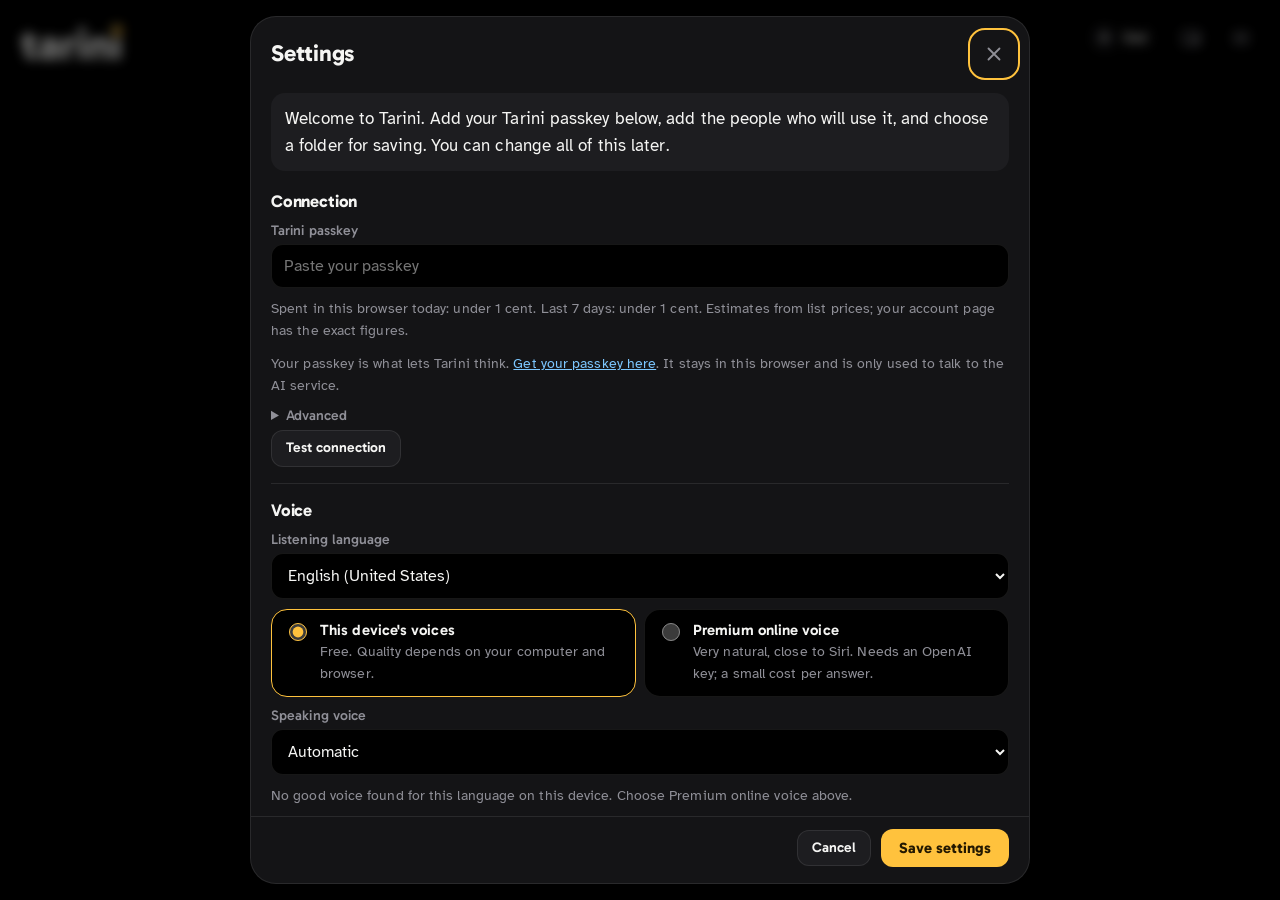
==== commit 04eadc67: "Add files via upload" ====
--- a/index.html
+++ b/index.html
@@ -8,7 +8,8 @@
 <meta name="apple-mobile-web-app-capable" content="yes">
 <meta name="mobile-web-app-capable" content="yes">
 <title>Tarini</title>
-<link rel="icon" href="data:image/svg+xml,%3Csvg xmlns='http://www.w3.org/2000/svg' viewBox='0 0 64 64'%3E%3Ccircle cx='32' cy='32' r='30' fill='%23FFC24B'/%3E%3Crect x='20' y='22' width='7' height='11' rx='3.5' fill='%232A1D00'/%3E%3Crect x='37' y='22' width='7' height='11' rx='3.5' fill='%232A1D00'/%3E%3Cpath d='M24 41q8 7 16 0' stroke='%232A1D00' stroke-width='4' fill='none' stroke-linecap='round'/%3E%3C/svg%3E">
+<link rel="icon" type="image/svg+xml" href="[data-uri]">
+<link rel="apple-touch-icon" href="[data-uri]">
 <link rel="manifest" href="data:application/manifest+json,%7B%22name%22%3A%22Tarini%22%2C%22short_name%22%3A%22Tarini%22%2C%22display%22%3A%22standalone%22%2C%22background_color%22%3A%22%23000000%22%2C%22theme_color%22%3A%22%23000000%22%7D">
 <link rel="preconnect" href="https://fonts.googleapis.com">
 <link rel="preconnect" href="https://fonts.gstatic.com" crossorigin>
@@ -49,8 +50,9 @@
 .top{position:sticky;top:0;z-index:20;display:flex;align-items:center;gap:8px;padding:calc(10px + env(safe-area-inset-top)) 12px 8px 16px;background:color-mix(in oklab,var(--bg) 90%,transparent);backdrop-filter:blur(12px);-webkit-backdrop-filter:blur(12px)}
 .brand{display:flex;align-items:center;gap:9px;margin-right:auto;min-width:0}
 .brand h1{font-size:24px;letter-spacing:.2px}
-.mini-orb{width:24px;height:24px;border-radius:50%;background:var(--sun);position:relative;display:inline-block;flex:none}
-.mini-orb::before,.mini-orb::after{content:"";position:absolute;top:30%;width:3.5px;height:6px;border-radius:3px;background:var(--sun-ink)}
+:root{--mark-small:url([data-uri]);--mark:url([data-uri]);--wm-dark:url([data-uri]);--wm-light:url([data-uri])}
+.mini-orb{width:24px;height:24px;background:var(--mark-small) center/contain no-repeat;position:relative;display:inline-block;flex:none}
+.mini-orb::before,.mini-orb::after{display:none;content:"";position:absolute;top:30%;width:3.5px;height:6px;border-radius:3px;background:var(--sun-ink)}
 .mini-orb::before{left:30%}.mini-orb::after{right:30%}
 .who-pill{display:inline-flex;align-items:center;gap:8px;border:1px solid var(--line);background:var(--surface);border-radius:999px;padding:6px 12px 6px 8px;font:500 15px var(--font-d);max-width:44vw}
 .who-pill .dot{width:22px;height:22px;border-radius:50%;display:grid;place-items:center;background:var(--surface2);font:600 12px var(--font-d);flex:none}
@@ -322,7 +324,7 @@
 /* header */
 .top{background:transparent;backdrop-filter:none;-webkit-backdrop-filter:none;padding:calc(14px + env(safe-area-inset-top)) 18px 6px 20px}
 .brand h1{font-size:21px;font-weight:700;letter-spacing:-.02em}
-.mini-orb{width:22px;height:22px;background:radial-gradient(circle at 34% 28%,#FFE7A8 0,var(--sun) 55%,#E59A0E 100%)}
+.mini-orb{width:22px;height:22px}
 .who-pill{background:transparent;border:1px solid var(--line);padding:5px 12px 5px 6px;font:600 14px var(--font-d)}
 .who-pill:hover{border-color:var(--line2)}
 .who-pill .dot{background:var(--surface2);font:700 11px var(--font-d)}
@@ -444,6 +446,10 @@
 .rep-card{background:var(--bg);border-color:var(--line);border-radius:20px}
 .stat{background:var(--surface)}
 .toast{border-radius:999px;font:600 14.5px var(--font-d);padding:11px 18px}
+/* logo */
+.wordmark{display:block;width:104px;height:47px;background:var(--wm-dark) left center/contain no-repeat}
+html[data-theme=light] .wordmark{background-image:var(--wm-light)}
+.brand h1{line-height:0}
 /* v3 refinements */
 .top{position:sticky;top:0;background:var(--bg)}
 .top::after{content:"";position:absolute;left:0;right:0;bottom:-22px;height:22px;background:linear-gradient(to bottom,var(--bg),transparent);pointer-events:none}
@@ -474,11 +480,70 @@
   *,*::before,*::after{animation-duration:.01ms!important;animation-iteration-count:1!important;transition-duration:.01ms!important;scroll-behavior:auto!important}
   .orb[data-state=listening]::before{opacity:.85;transform:scale(1.15)}
 }
+
+/* ---- whiteboard ---- */
+@font-face{font-family:'Patrick Hand';font-weight:400;font-style:normal;font-display:swap;src:url([data-uri]) format('woff2')}
+:root{--hand:'Patrick Hand','Comic Sans MS','Segoe Print',cursive}
+.boardbtn.on{color:var(--sun);background:color-mix(in oklab,var(--sun) 16%,transparent);border-radius:50%}
+.board-card{display:flex;align-items:center;gap:12px;margin:10px 0 4px;padding:12px 12px 12px 14px;border:1px solid var(--line);background:var(--surface);border-radius:18px}
+.board-card .bc-ico{width:38px;height:38px;border-radius:12px;background:#070908 center/22px no-repeat url("data:image/svg+xml,%3Csvg xmlns='http://www.w3.org/2000/svg' viewBox='0 0 24 24' fill='none' stroke='%23FFC24B' stroke-width='1.8' stroke-linecap='round' stroke-linejoin='round'%3E%3Crect x='3' y='4' width='18' height='12' rx='2'/%3E%3Cpath d='M7 20l2-4M17 20l-2-4M7 10c1.5-2 2.5 2 4 0s2.5-1 3.5 0'/%3E%3C/svg%3E");flex:none}
+.board-card .bc-txt{display:flex;flex-direction:column;min-width:0;flex:1}.board-card .bc-txt b{font:600 16px var(--font-d)}.board-card .bc-txt span{font-size:13.5px;color:var(--muted)}
+body.bd-open{overflow:hidden}
+.bd-ov{position:fixed;inset:0;z-index:200;background:rgba(0,0,0,.78);-webkit-backdrop-filter:blur(10px);backdrop-filter:blur(10px);display:grid;grid-template-columns:minmax(0,1fr);grid-template-rows:minmax(0,1fr);place-items:center;padding:max(10px,env(safe-area-inset-top)) 10px max(10px,env(safe-area-inset-bottom))}
+.bd-ov[hidden]{display:none}
+.bd-card{width:min(1280px,100%);min-width:0;height:min(900px,100%);background:#050706;border:1px solid rgba(255,255,255,.10);border-radius:28px;display:flex;flex-direction:column;overflow:hidden;box-shadow:0 50px 90px -30px #000;color:#F4F4EF}
+.bd-top{display:flex;align-items:center;justify-content:space-between;gap:10px;padding:12px 12px 6px 20px}
+.bd-ttl{display:flex;align-items:center;gap:10px;min-width:0}.bd-ttl .mini-orb{width:28px;height:28px}
+.bd-title{font:700 19px var(--font-d);white-space:nowrap;overflow:hidden;text-overflow:ellipsis}
+.bd-stage{flex:1;min-height:0;display:grid;place-items:center;padding:4px 14px}
+.bd-fit{position:relative;border-radius:20px;overflow:hidden;background:radial-gradient(120% 100% at 30% 10%,#0F1513 0,#080B0A 60%,#050706 100%);border:1px solid rgba(255,255,255,.07)}
+.bd-board{position:absolute;left:0;top:0;width:1000px;height:620px;transform-origin:0 0}
+.bd-svg{position:absolute;left:0;top:0;width:1000px;height:620px}
+.bd-html{position:absolute;left:0;top:0;width:1000px;height:620px;pointer-events:none}
+.bd-t{position:absolute;white-space:nowrap;font-family:var(--hand);line-height:1.1;padding:2px 6px;text-shadow:0 0 1px currentColor}
+.bd-t.bd-math,.bd-t.bd-w{font-family:inherit}.bd-t.bd-w{transition:top .45s ease}
+.bd-t.bd-note{font-family:var(--hand)}
+.bd-t .katex{font-size:1.1em}
+.bd-cap{margin:6px 22px 2px;min-height:3.1em;text-align:center;font:500 clamp(17px,2.2vw,23px)/1.4 var(--font-b);color:#F4F4EF;display:flex;align-items:center;justify-content:center}
+.bd-bar{display:flex;align-items:center;justify-content:space-between;gap:14px;flex-wrap:wrap;padding:8px 16px 14px}
+.bd-dots{display:flex;gap:7px;list-style:none;margin:0;padding:0;align-items:center;flex-wrap:wrap}
+.bd-dot{width:11px;height:11px;border-radius:50%;border:0;padding:0;background:rgba(255,255,255,.18);transition:transform .2s,background .2s;position:relative}
+.bd-dot::after{content:"";position:absolute;inset:-9px}
+.bd-dot.past{background:rgba(255,194,75,.55)}.bd-dot.on{background:var(--sun);transform:scale(1.35)}
+.bd-ctl{display:flex;gap:7px;align-items:center;flex-wrap:wrap}.bd-ctl .sp{width:8px}
+.bd-b{display:inline-flex;align-items:center;gap:7px;min-height:44px;min-width:44px;justify-content:center;padding:0 14px;border-radius:999px;border:1px solid rgba(255,255,255,.14);background:rgba(255,255,255,.06);color:#F4F4EF;font:600 14.5px var(--font-d)}
+.bd-b .i{width:19px;height:19px}
+.bd-b:hover:not(:disabled){background:rgba(255,255,255,.12)}.bd-b:disabled{opacity:.35}
+.bd-b.ghost{border-color:transparent;background:transparent}
+.bd-b.main{background:var(--sun);border-color:var(--sun);color:var(--sun-ink);padding:0 20px}
+.bd-b.txt{font-size:13.5px;padding:0 13px}.bd-b.txt.on{border-color:var(--sun);color:var(--sun)}
+.bd-b.pulse{border-color:var(--sun);box-shadow:0 0 0 0 rgba(255,194,75,.55);animation:bdpulse 1.6s ease-out infinite}
+@keyframes bdpulse{70%{box-shadow:0 0 0 12px rgba(255,194,75,0)}100%{box-shadow:0 0 0 0 rgba(255,194,75,0)}}
+.composer input{width:0;flex:1 1 0;min-width:0}
+.boardbtn{width:38px;height:38px;flex:none}
+.bd-rot{display:none;margin:0 18px;font:500 13.5px var(--font-b);color:var(--sun)}
+.board-card .pbtn{flex:none}
+@media (max-width:520px){.board-card{flex-wrap:wrap}.board-card .bc-txt{flex-basis:calc(100% - 52px)}.board-card .pbtn{width:100%}}
+@media (orientation:portrait) and (max-width:700px){.bd-rot{display:block}.bd-cap{font-size:16px;min-height:4.4em}}
+@media (max-width:700px){.bd-card{border-radius:20px}.bd-b span{display:none}.bd-b.main span{display:inline}.bd-b.txt{font-size:12.5px}}
+@media (prefers-reduced-motion:reduce){.bd-b.pulse{animation:none}.bd-t.bd-w{transition:none}}
+
+/* ---- v4: home, picture chips, buddy ---- */
+.starters{display:grid!important;grid-template-columns:repeat(2,minmax(0,1fr));gap:10px;width:min(620px,100%);max-width:none!important;flex-wrap:initial}
+.starter{white-space:normal!important;width:auto!important;align-items:center;min-height:62px}
+.starter .st{display:flex;flex-direction:column;gap:2px;min-width:0}
+.starter .st b{font:600 15px/1.25 var(--font-d)}
+.starter .st small{font:400 13px/1.3 var(--font-b);color:var(--muted)}
+@media (max-width:560px){.starters{grid-template-columns:1fr}.starter{min-height:54px}}
+body.has-pic.is-empty .empty.hero{display:none}
+.orb{border-radius:50% 50% 50% 16%!important;background:radial-gradient(circle at 34% 26%,#FFF3CB 0,#FFD561 26%,#FFC23D 56%,#E58A00 100%)}
+.orb::before,.orb::after{border-radius:inherit}
+.orb .eye::after{content:"";position:absolute;top:15%;right:12%;width:36%;height:24%;border-radius:50%;background:rgba(255,255,255,.92)}
 </style>
 </head>
 <body>
 <header class="top">
-  <div class="brand"><span class="mini-orb" aria-hidden="true"></span><h1 id="appName">Tarini</h1></div>
+  <div class="brand"><h1 id="appName"><span class="wordmark" role="img" aria-label="Tarini"></span></h1></div>
   <button id="whoBtn" class="who-pill" aria-haspopup="dialog" aria-label="Change person"><span class="dot" id="whoDot">D</span><span class="nm" id="whoName">Dad</span></button>
   <button class="icon-btn opt" id="pipBtn" aria-pressed="false" aria-label="Open floating buddy" title="Floating buddy"><svg class="i" viewBox="0 0 24 24"><rect x="3" y="5" width="18" height="14" rx="2"/><rect x="12" y="11" width="7" height="6" rx="1"/></svg></button>
   <div class="menu-wrap">
@@ -536,6 +601,7 @@
         </div>
       </div>
       <input id="askInput" type="text" enterkeyhint="send" autocomplete="off" placeholder="Ask anything" aria-label="Ask anything">
+      <button class="plus boardbtn" id="boardBtn" aria-pressed="false" aria-label="Answer on the whiteboard" title="Answer on the whiteboard"><svg class="i" viewBox="0 0 24 24"><rect x="3" y="4" width="18" height="12" rx="2"/><path d="M7 20l2-4M17 20l-2-4M7 10c1.5-2 2.5 2 4 0s2.5-1 3.5 0"/></svg></button>
       <button class="send" id="sendBtn" aria-label="Send"><svg class="i" viewBox="0 0 24 24"><path d="M5 12h14M13 6l6 6-6 6"/></svg></button>
       <button class="orb" id="orb" data-state="idle" aria-label="Hold to talk"><span class="eye l"></span><span class="eye r"></span><span class="mouth"></span></button>
     </div>
@@ -551,17 +617,21 @@
 <dialog id="settingsDlg" class="dlg wide" aria-labelledby="setTitle">
   <div class="dlg-head"><h2 id="setTitle">Settings</h2><button class="icon-btn" data-close aria-label="Close"><svg class="i" viewBox="0 0 24 24"><path d="M6 6l12 12M18 6L6 18"/></svg></button></div>
   <div class="dlg-body">
-    <p class="intro" id="setIntro" hidden>Welcome to Tarini. Add your Anthropic API key below, add the people who will use it, and choose a folder for saving. You can change all of this later.</p>
+    <p class="intro" id="setIntro" hidden>Welcome to Tarini. Add your Tarini passkey below, add the people who will use it, and choose a folder for saving. You can change all of this later.</p>
     <section class="set">
-      <h3>Claude connection</h3>
-      <label class="fld">API key<input id="setKey" type="password" autocomplete="off" spellcheck="false" placeholder="sk-ant-..."></label>
-      <p class="help">Create a key at <a href="https://console.anthropic.com/settings/keys" target="_blank" rel="noopener noreferrer">console.anthropic.com</a>. It stays in this browser only and is sent straight to Anthropic.</p>
-      <div class="grid2">
-        <label class="fld">Model for adults / parents<input id="setModel" list="modelList" spellcheck="false"></label>
-        <label class="fld">Model for children<input id="setKidModel" list="modelList" spellcheck="false"></label>
-      </div>
-      <datalist id="modelList"><option value="claude-sonnet-5-5"><option value="claude-haiku-5-5"><option value="claude-opus-5-5"></datalist>
-      <details><summary>Advanced</summary><label class="fld">Server address<input id="setEndpoint" spellcheck="false"></label><p class="help">Keep the default unless you run your own proxy server.</p></details>
+      <h3>Connection</h3>
+      <label class="fld">Tarini passkey<input id="setKey" type="password" autocomplete="off" spellcheck="false" placeholder="Paste your passkey"></label>
+      <p class="help" id="usageLine"></p>
+      <p class="help">Your passkey is what lets Tarini think. <a href="https://console.anthropic.com/settings/keys" target="_blank" rel="noopener noreferrer">Get your passkey here</a>. It stays in this browser and is only used to talk to the AI service.</p>
+      <details><summary>Advanced</summary>
+        <div class="grid2">
+          <label class="fld">AI model for adults<input id="setModel" list="modelList" spellcheck="false"></label>
+          <label class="fld">AI model for children<input id="setKidModel" list="modelList" spellcheck="false"></label>
+        </div>
+        <datalist id="modelList"><option value="claude-sonnet-5-5"><option value="claude-haiku-5-5"><option value="claude-opus-5-5"></datalist>
+        <p class="help">Both use claude-haiku-5-5 by default, the cheapest model. claude-sonnet-5-5 is smarter but costs about 20 times more.</p>
+        <label class="fld">Server address<input id="setEndpoint" spellcheck="false"></label><p class="help">Keep the default unless you run your own proxy server.</p>
+      </details>
       <div class="row"><button class="sbtn" id="testKeyBtn">Test connection</button><span id="testOut" role="status"></span></div>
     </section>
     <section class="set">
@@ -591,7 +661,7 @@
       <h3>Answers</h3>
       <label class="check" style="margin:4px 0 10px"><input type="checkbox" id="setWeb">Search the web when an answer needs fresh facts (prices, news, opening times)</label>
       <label class="check" style="margin:0"><input type="checkbox" id="autoLook">Take a fresh look at the shared screen or camera with every question</label>
-      <p class="help" style="margin-top:8px">If web search gives an error, an admin must switch it on for your key in the Anthropic Console.</p>
+      <p class="help" style="margin-top:8px">If web search gives an error, web search must be switched on for your passkey in your account settings.</p>
     </section>
     <section class="set">
       <h3>Appearance</h3>
@@ -664,13 +734,14 @@
   <div class="dlg-head"><h2 id="helpTitle">How to use Tarini</h2><button class="icon-btn" data-close aria-label="Close"><svg class="i" viewBox="0 0 24 24"><path d="M6 6l12 12M18 6L6 18"/></svg></button></div>
   <div class="dlg-body">
     <ol class="how">
-      <li><strong>Ask.</strong> Hold the yellow buddy and talk, or type in the box. Tarini works out what kind of help you need.</li>
-      <li><strong>Show it something with +.</strong> Share your screen, use the camera, or add a photo, PDF or file.</li>
-      <li><strong>Follow the answer.</strong> Tarini speaks, writes the steps, marks the spots on the picture, and searches the web when it needs fresh facts.</li>
-      <li><strong>Children get hints, not answers.</strong> Tap the name at the top to switch person. Leaving child mode needs the parent PIN.</li>
+      <li><strong>Ask.</strong> Hold the yellow buddy (or the Space bar) and talk, or type in the box. Tarini works out what kind of help you need.</li>
+      <li><strong>Show it something with +.</strong> Share your screen, use the camera, or add a photo, PDF or file. Tarini marks the exact spots on the picture.</li>
+      <li><strong>Learn on the whiteboard.</strong> Tap the board button next to the box, or ask "teach me" or "show me on the board". Tarini draws each step and explains it out loud.</li>
+      <li><strong>Children get hints, not answers.</strong> Tap the name at the top to switch person. The answer, settings and history need the parent PIN.</li>
     </ol>
-    <p class="help">Working in another program? The window icon at the top opens a small floating buddy that stays on top.</p>
-    <p class="help">History, the weekly report and settings are in the menu at the top right.</p>
+    <p class="help"><strong>Floating buddy:</strong> the window icon at the top keeps a small Tarini on top of other programs.</p>
+    <p class="help"><strong>Menu (top right):</strong> history of every conversation, the weekly report, light or dark mode and settings.</p>
+    <p class="help"><strong>Tip:</strong> you can ask for fresh facts, for example "what is the price of copper today". Tarini searches the web and shows its sources.</p>
   </div>
   <div class="dlg-foot"><button class="pbtn" data-close>Got it</button></div>
 </dialog>
@@ -692,7 +763,7 @@
 
 const DEFAULTS = {
   apiKey: '', endpoint: DEFAULT_ENDPOINT,
-  model: 'claude-sonnet-5-5', kidModel: 'claude-haiku-5-5',
+  model: 'claude-haiku-5-5', kidModel: 'claude-haiku-5-5', modelV: 2,
   webSearch: true, lang: 'en-US', voiceURI: '', rate: 1, voiceEngine: 'device', openaiKey: '', openaiVoice: 'coral', showAllVoices: false, theme: 'dark', muted: false, autoLook: true,
   pinHash: '',
   profiles: [{ id: 'p-adult', name: 'Dad', kind: 'adult' }, { id: 'p-kid', name: 'Son', kind: 'kid' }],
@@ -902,6 +973,8 @@
     const saved = JSON.parse(localStorage.getItem('tarini.settings') || '{}');
     const s = { ...structuredClone(DEFAULTS), ...saved };
     if (!Array.isArray(s.profiles) || !s.profiles.length) s.profiles = structuredClone(DEFAULTS.profiles);
+    // Haiku 5.5 became the default because it costs about a twentieth of Sonnet. Moved once; the choice stays theirs after that.
+    if (saved.model && saved.modelV !== 2) { if (/sonnet-5-5|sonnet-5$/.test(s.model)) s.model = 'claude-haiku-5-5'; s.modelV = 2; localStorage.setItem('tarini.settings', JSON.stringify(s)); }
     return s;
   } catch { return structuredClone(DEFAULTS); }
 }
@@ -1080,7 +1153,11 @@
   const best = rankedVoices()[0];
   return best && best.score > 0 ? best.v : null;
 }
-function speakDone() { if (S.speaking) { S.speaking = false; touch(); if (!S.listening && !S.busy) setOrbState('idle'); } }
+function speakDone() {
+  const cb = S.speakCb; S.speakCb = null;
+  if (S.speaking) { S.speaking = false; touch(); if (!S.listening && !S.busy) setOrbState('idle'); }
+  if (cb) cb();
+}
 function speakDevice(text, opts = {}) {
   if (!('speechSynthesis' in window)) { speakDone(); return; }
   const parts = text.match(/[^.!?\n]+[.!?]*\s*/g) || [text];
@@ -1090,7 +1167,7 @@
     const u = new SpeechSynthesisUtterance(p.trim());
     if (v) { u.voice = v; u.lang = v.lang; } else u.lang = S.settings.lang;
     u.rate = opts.rate || S.settings.rate || 1;
-    if (i === parts.length - 1) { u.onend = speakDone; u.onerror = speakDone; }
+    if (i === parts.length - 1) { const tok = S.speakToken; const fin = () => { if (tok === S.speakToken) speakDone(); }; u.onend = fin; u.onerror = fin; }
     speechSynthesis.speak(u);
   });
 }
@@ -1124,6 +1201,7 @@
   if (!text) return;
   if (S.settings.muted && !opts.force) return;
   stopSpeaking();
+  S.speakCb = opts.onend || null;
   S.speaking = true; setOrbState('speaking');
   const engine = opts.engine || S.settings.voiceEngine;
   const key = opts.openaiKey || S.settings.openaiKey;
@@ -1138,9 +1216,11 @@
 }
 function stopSpeaking() {
   S.speakToken = (S.speakToken || 0) + 1;
+  const cb = S.speakCb; S.speakCb = null;
   if (S.audio) { try { S.audio.pause(); } catch { /* ignore */ } S.audio = null; }
   if ('speechSynthesis' in window) speechSynthesis.cancel();
   if (S.speaking) { S.speaking = false; if (!S.listening && !S.busy) setOrbState('idle'); }
+  if (cb) cb();
 }
 
 /* ================= Eyes: screen, camera, photo ================= */
@@ -1198,6 +1278,16 @@
 async function canvasToRecord(c, kind) {
   const blob = await new Promise((res, rej) => c.toBlob(b => (b ? res(b) : rej(new Error('Could not make the picture.'))), 'image/jpeg', 0.85));
   return { id: uid(), kind, blob, b64: await blobToB64(blob), w: c.width, h: c.height, url: URL.createObjectURL(blob), stored: false };
+}
+function picChips() {
+  return isKid() ? ['Help me with this', 'Check my work', 'Read it to me'] : ['What is this?', 'Summarise this', 'Check the numbers'];
+}
+function syncPicState() {
+  const on = !!(S.lastImage || isLive());
+  document.body.classList.toggle('has-pic', on);
+  const empty = document.body.classList.contains('is-empty');
+  if (on && empty && !S.picChipsShown) { renderFollowups(picChips()); S.picChipsShown = true; }
+  if (!on && S.picChipsShown && empty) { E.followups.replaceChildren(); S.picChipsShown = false; }
 }
 function setImage(rec) {
   S.lastImage = rec; S.points = []; S.hintLevel = 1; S.viewSnap = true;
@@ -1234,7 +1324,7 @@
     const rec = await canvasToRecord(scaleToCanvas(src, w, h), 'photo');
     stopStreams();
     setImage(rec);
-    toast('Photo added. Now ask your question.');
+    if (!document.body.classList.contains('is-empty')) toast('Photo ready. Ask about it.', 2600);
   } catch { toast('Could not open that image. Try a JPG or PNG.'); }
 }
 
@@ -1248,6 +1338,7 @@
   return m;
 }
 function renderStage() {
+  queueMicrotask(syncPicState);
   const live = isLive();
   E.stageCard.hidden = !live && !S.lastImage;
   E.stageCard.classList.toggle('compact', !!E.feed.querySelector('.msg'));
@@ -1495,28 +1586,64 @@
   const who = prof.kind === 'kid'
     ? `You are talking with ${prof.name}, a child aged 8 to 11. Use simple words and short sentences, be warm and encouraging, and praise effort. Keep everything age-appropriate and safe. Never ask for personal details such as address, school name or passwords. If something is unsafe or not meant for children, kindly suggest asking a parent. Keep references child-friendly.`
     : `You are talking with ${prof.name}, an adult. Be direct, practical and precise.`;
-  return [BASE_PROMPT, who, MODES[modeId].prompt(ctx), `Today is ${new Date().toDateString()}.`].join('\n\n');
-}
-const compactReply = r => ({ title: r.title, say: r.say, steps: r.steps, points: r.points, draft: r.draft });
+  return [BASE_PROMPT, SEARCH_PROMPT, FILES_PROMPT, BOARD_PROMPT, prof.kind === 'kid' ? BOARD_KID_PROMPT : '', S.boardOn ? 'The user switched the whiteboard on: answer with a board lesson (include "board").' : '', who, MODES[modeId].prompt(ctx), `Today is ${new Date().toDateString()}.`].filter(Boolean).join('\n\n');
+}
+const compactReply = r => ({ title: r.title, say: r.say, steps: r.steps, points: r.points, draft: r.draft, ...(r.board ? { board: { title: r.board.title, scenes: r.board.scenes.map(sc => sc.say) } } : {}) });
+// Files attached in this conversation. Kept in memory only (never written into saved history).
+const LIVE = { sid: null, files: [] };
+const liveFiles = s => (LIVE.sid === s.id ? LIVE.files : []);
+const setLiveFiles = (s, files) => { LIVE.sid = s.id; LIVE.files = files; };
 function buildMessages(s, text, img, files = []) {
   const msgs = [];
-  for (const t of s.turns.slice(-16)) {
+  for (const t of s.turns.slice(-10)) {
     if (t.role === 'user') msgs.push({ role: 'user', content: t.text + (t.imageId ? ' [shared a picture]' : '') + ((t.files && t.files.length) ? ` [attached: ${t.files.join(', ')}]` : '') });
     else msgs.push({ role: 'assistant', content: JSON.stringify(compactReply(t.reply)) });
   }
   while (msgs.length && msgs[0].role !== 'user') msgs.shift();
   const content = [];
   let lead = '';
+  // Files stay with the whole conversation. They go first, so the request start stays the same and can be cached.
+  const live = liveFiles(s);
+  const docs = live.map(f => f.kind === 'pdf'
+    ? { type: 'document', source: { type: 'base64', media_type: 'application/pdf', data: f.b64 }, title: f.name }
+    : { type: 'document', source: { type: 'text', media_type: 'text/plain', data: f.text }, title: f.name });
+  if (docs.length) docs[docs.length - 1].cache_control = { type: 'ephemeral' };
+  if (docs.length && msgs.length) { const m0 = msgs[0]; m0.content = [...docs, { type: 'text', text: typeof m0.content === 'string' ? m0.content : '' }]; }
+  else if (docs.length) content.push(...docs);
   if (img) {
     content.push({ type: 'image', source: { type: 'base64', media_type: 'image/jpeg', data: img.b64 } });
     lead = img.kind === 'screen' ? 'This is a screenshot of my screen.' : 'This is a photo I took.';
   }
-  files.forEach(f => content.push(f.kind === 'pdf'
-    ? { type: 'document', source: { type: 'base64', media_type: 'application/pdf', data: f.b64 }, title: f.name }
-    : { type: 'document', source: { type: 'text', media_type: 'text/plain', data: f.text }, title: f.name }));
-  content.push({ type: 'text', text: lead ? `${lead}\n\n${text}` : text });
+  const fileNote = files.length ? `I just attached: ${files.map(f => f.name).join(', ')}.\n\n` : '';
+  content.push({ type: 'text', text: (lead ? `${lead}\n\n` : '') + fileNote + text });
   msgs.push({ role: 'user', content });
   return msgs;
+}
+/* ================= Cost meter (estimates from list prices) ================= */
+const PRICES = { 'claude-haiku-5-5': [0.10, 0.50, 0.01, 0.125], 'claude-sonnet-5-5': [2, 10, 0.20, 2.50], 'claude-opus-5-5': [4, 20, 0.40, 5] };
+function costOf(model, u) {
+  if (!u) return 0;
+  const p = PRICES[model] || PRICES['claude-sonnet-5-5'];
+  const inTok = (u.input_tokens || 0) + (u.cache_read_input_tokens || 0) + (u.cache_creation_input_tokens || 0);
+  const k = /haiku-5-5/.test(model) && inTok > 100000 ? 5 : 1;
+  return k * ((u.input_tokens || 0) * p[0] + (u.output_tokens || 0) * p[1] + (u.cache_read_input_tokens || 0) * p[2] + (u.cache_creation_input_tokens || 0) * p[3]) / 1e6
+    + ((u.server_tool_use && u.server_tool_use.web_search_requests) || 0) * 0.01;
+}
+function addUsage(model, u) {
+  if (!u) return;
+  const cost = costOf(model, u); S.lastCost = cost;
+  const day = new Date().toISOString().slice(0, 10);
+  let got = {}; try { got = JSON.parse(localStorage.getItem('tarini.usage') || '{}'); } catch { got = {}; }
+  const d = got[day] || { cost: 0, n: 0 }; d.cost += cost; d.n += 1; got[day] = d;
+  for (const k of Object.keys(got).sort().slice(0, -30)) delete got[k];
+  localStorage.setItem('tarini.usage', JSON.stringify(got));
+}
+const money = c => (c < 0.01 ? 'under 1 cent' : `about $${c.toFixed(2)}`);
+function usageSummary() {
+  let got = {}; try { got = JSON.parse(localStorage.getItem('tarini.usage') || '{}'); } catch { got = {}; }
+  const today = new Date().toISOString().slice(0, 10);
+  const week = Object.entries(got).filter(([k]) => (Date.now() - Date.parse(k)) < 7 * 864e5).reduce((n, [, v]) => n + v.cost, 0);
+  return `Spent in this browser today: ${money((got[today] || { cost: 0 }).cost)}. Last 7 days: ${money(week)}. Estimates from list prices; your account page has the exact figures.`;
 }
 async function callClaude({ system, messages, model, maxTokens = 1200, override, search = false, full = false }) {
   const cfg = override || S.settings;
@@ -1524,26 +1651,28 @@
   const headers = { 'content-type': 'application/json', 'anthropic-version': '2023-06-01' };
   if (cfg.apiKey) { headers['x-api-key'] = cfg.apiKey.trim(); headers['anthropic-dangerous-direct-browser-access'] = 'true'; }
   const useSearch = search && S.settings.webSearch !== false && !S.searchBlocked;
-  const body = { model, max_tokens: useSearch ? Math.max(maxTokens, 2000) : maxTokens, system, messages };
-  if (useSearch) body.tools = [{ type: 'web_search_20250305', name: 'web_search', max_uses: 3 }];
+  const sys = typeof system === 'string' ? [{ type: 'text', text: system, cache_control: { type: 'ephemeral' } }] : system;
+  const body = { model, max_tokens: useSearch ? Math.max(maxTokens, 2000) : maxTokens, system: sys, messages };
+  if (useSearch) body.tools = [{ type: 'web_search_20250305', name: 'web_search', max_uses: 1 }];
   let res;
   try { res = await fetch(endpoint, { method: 'POST', headers, body: JSON.stringify(body) }); }
-  catch { throw new Error('Could not reach Claude. Check your internet connection.'); }
+  catch { throw new Error('Could not connect. Check your internet connection.'); }
   let data = null; try { data = await res.json(); } catch { /* non-JSON */ }
   if (!res.ok) {
     const msg = (data && data.error && data.error.message) || '';
     if (useSearch && res.status === 400 && /web.?search|tool/i.test(msg)) {
       S.searchBlocked = true;
-      toast('Web search is not switched on for this API key, so I answered without it.');
+      toast('Web search is not switched on for this passkey, so I answered without it.');
       return callClaude({ system, messages, model, maxTokens, override, search: false, full });
     }
-    if (res.status === 401) throw new Error('Your API key was not accepted. Open Settings and check it.');
+    if (res.status === 401) throw new Error('Your passkey was not accepted. Open Settings and check it.');
     if (res.status === 404 && /model/i.test(msg)) throw new Error(`The model "${model}" was not found. Choose another model in Settings.`);
     if (res.status === 429) throw new Error('Too many questions at once. Wait a few seconds and try again.');
-    if (res.status === 529 || res.status === 503) throw new Error('Claude is busy right now. Try again in a moment.');
-    if (/credit balance/i.test(msg)) throw new Error('Your Anthropic account is out of credit. Add credit at console.anthropic.com.');
+    if (res.status === 529 || res.status === 503) throw new Error('The AI is busy right now. Try again in a moment.');
+    if (/credit balance/i.test(msg)) throw new Error('Your account is out of credit. Add credit in your account to keep going.');
     throw new Error(msg || `The request failed (error ${res.status}).`);
   }
+  addUsage(model, data && data.usage);
   const blocks = (data && data.content) || [];
   const text = blocks.filter(b => b.type === 'text').map(b => b.text).join('').trim();
   if (!full) return text;
@@ -1570,7 +1699,8 @@
     draft: str(obj.draft),
     references: arr(obj.references).map(r => ({ title: str(r && r.title).slice(0, 80), search: str(r && r.search).slice(0, 160) })).filter(r => r.title || r.search).slice(0, 3),
     followups: arr(obj.followups).map(str).filter(Boolean).slice(0, 3),
-    mode: REAL_MODES.includes(str(obj.mode)) ? str(obj.mode) : ''
+    mode: REAL_MODES.includes(str(obj.mode)) ? str(obj.mode) : '',
+    board: parseBoard(obj.board)
   };
 }
 
@@ -1579,7 +1709,7 @@
   const text = String(raw || '').trim();
   if (!text) { setOrbState('idle'); return; }
   if (S.busy) { toast('Still thinking about the last question.'); return; }
-  if (!hasConnection()) { setOrbState('idle'); toast('Add your API key in Settings first.'); openSettings(true); return; }
+  if (!hasConnection()) { setOrbState('idle'); toast('Add your passkey in Settings first.'); openSettings(true); return; }
   stopSpeaking();
   S.busy = true; setOrbState('thinking');
   const prof = activeProfile(), modeId = activeMode();
@@ -1589,6 +1719,8 @@
     try { await captureFromLive(); } catch (e) { console.warn(e); }
   }
   const { session: s, isNew } = ensureSession();
+  if (opts.retry && s.turns.length >= 2 && s.turns[s.turns.length - 1].role !== 'user') s.turns.splice(-2, 2);
+  if (files.length) setLiveFiles(s, [...liveFiles(s).filter(f => !files.some(n => n.name === f.name)), ...files].slice(-5));
   const emptyEl = E.feed.querySelector('.empty'); if (emptyEl) emptyEl.remove(); setEmpty(false);
   if (isNew && E.feed.querySelector('.msg')) E.feed.append(el('div', { class: 'divider', text: 'New session' }));
   touch();
@@ -1606,7 +1738,7 @@
     const system = buildSystem(prof, modeId, { hintLevel, unlocked });
     const messages = buildMessages(s, text, img, files);
     const model = prof.kind === 'kid' ? (S.settings.kidModel || S.settings.model) : S.settings.model;
-    const out = await callClaude({ system, messages, model, search: true, full: true });
+    const out = await callClaude({ system, messages, model, search: true, full: true, maxTokens: 3600 });
     const reply = parseReply(out.text);
     reply.sources = out.sources;
     if (img && reply.points.length) reply.figure = { url: img.url };
@@ -1622,15 +1754,15 @@
       try { markedBlob = await makeMarked(img, reply.points); S.markedUrl = URL.createObjectURL(markedBlob); } catch (e) { console.warn(e); }
     }
     renderStage();
-    E.feed.append(assistantBubble(reply)); scrollFeed();
+    E.feed.append(assistantBubble(reply, { question: text })); scrollFeed();
     renderFollowups(reply.followups);
     S.busy = false;
-    speak(reply.say);
+    if (reply.board) Board.open(reply.board); else speak(reply.say);
     try { await recordTurn(s, text, img, reply, hintLevel, markedBlob, files); }
     catch (err) { console.warn(err); toast('The answer could not be saved to history.'); }
   } catch (e) {
     thinking.remove();
-    if (files.length && !S.attachments.length) { S.attachments.push(...files); renderAttachments(); }
+    if (files.length && !S.attachments.length) { setLiveFiles(s, liveFiles(s).filter(f => !files.includes(f))); S.attachments.push(...files); renderAttachments(); }
     E.feed.append(el('div', { class: 'msg err', role: 'alert' }, e.message || 'Something went wrong. Try again.'));
     scrollFeed();
   } finally {
@@ -1653,6 +1785,12 @@
   if (reply.figure && reply.points.length) {
     b.append(el('div', { class: 'snap answer-fig' }, el('img', { src: reply.figure.url, alt: 'Your picture with the spots marked' }),
       el('div', { class: 'markers' }, reply.points.map((p, i) => markerEl(p, i, true)))));
+  }
+  if (reply.board) {
+    const n = reply.board.scenes.length;
+    b.append(el('div', { class: 'board-card' },
+      el('span', { class: 'bc-ico', 'aria-hidden': 'true' }), el('div', { class: 'bc-txt' }, el('b', { text: reply.board.title || 'Whiteboard lesson' }), el('span', { text: `${n} step${n > 1 ? 's' : ''}, drawn and explained` })),
+      el('button', { class: 'pbtn', onclick: () => Board.open(reply.board) }, 'Watch on the board')));
   }
   if (reply.steps.length) b.append(el('ol', { class: 'steps' }, reply.steps.map(s => el('li', { text: s }))));
   if (reply.draft) {
@@ -1673,7 +1811,14 @@
       reply.references.map(r => el('a', { class: 'ref', href: searchUrl(r.search || r.title), target: '_blank', rel: 'noopener noreferrer', text: r.title || r.search }))));
   }
   const actions = el('div', { class: 'msg-actions' });
-  if (!opts.history) actions.append(el('button', { class: 'tbtn', onclick: () => speak(reply.say, { force: true }) }, 'Read aloud again'));
+  if (!opts.history) {
+    actions.append(el('button', { class: 'tbtn', onclick: () => speak(reply.say, { force: true }) }, 'Read aloud again'));
+    actions.append(el('button', { class: 'tbtn', onclick: async () => {
+      const txt = [reply.say, ...(reply.steps || []).map((x, i) => `${i + 1}. ${x}`), reply.draft || ''].filter(Boolean).join('\n');
+      try { await navigator.clipboard.writeText(txt); toast('Copied'); } catch { toast('Copy did not work in this browser.'); }
+    } }, 'Copy'));
+    if (opts.question) actions.append(el('button', { class: 'tbtn', title: 'Ask the same question again for a fresh answer', onclick: () => ask(opts.question, { retry: true }) }, 'Try again'));
+  }
   if (reply.points.length) actions.append(el('span', { class: 'tag', text: `${reply.points.length} ${reply.points.length > 1 ? 'spots' : 'spot'} marked` }));
   if (actions.childNodes.length) b.append(actions);
   return b;
@@ -1686,6 +1831,7 @@
   file: '<svg viewBox="0 0 24 24"><path d="M14 3H7a2 2 0 0 0-2 2v14a2 2 0 0 0 2 2h10a2 2 0 0 0 2-2V8z"/><path d="M14 3v5h5"/></svg>',
   web: '<svg viewBox="0 0 24 24"><circle cx="12" cy="12" r="9"/><path d="M3 12h18M12 3a14 14 0 0 1 0 18M12 3a14 14 0 0 0 0 18"/></svg>',
   camera: '<svg viewBox="0 0 24 24"><path d="M4 8h3l2-3h6l2 3h3v11H4z"/><circle cx="12" cy="13" r="3.5"/></svg>',
+  board: '<svg viewBox="0 0 24 24"><rect x="3" y="4" width="18" height="12" rx="2"/><path d="M7 20l2-4M17 20l-2-4M7 10c1.5-2 2.5 2 4 0s2.5-1 3.5 0"/></svg>',
   quiz: '<svg viewBox="0 0 24 24"><path d="M9.5 9a2.5 2.5 0 1 1 3.5 2.3c-.7.3-1 1-1 1.7M12 17v.01"/><circle cx="12" cy="12" r="9"/></svg>'
 };
 function greeting() {
@@ -1698,12 +1844,13 @@
   if (kind === 'file') { E.photoInput.click(); return; }
   if (kind === 'web') { E.askInput.value = 'Search the web: '; E.askInput.focus(); E.sendBtn.classList.add('ready'); return; }
   if (kind === 'quiz') { ask('Quiz me with five questions for my age, one at a time.'); }
+  if (kind === 'board') { S.boardOn = true; renderBoardBtn(); E.askInput.focus(); toast(isKid() ? 'What should I explain? For example: how to add fractions.' : 'What should I teach? For example: how compound interest works.'); }
 }
 function emptyState() {
   const p = activeProfile(), kid = p.kind === 'kid';
   const starters = kid
-    ? [['camera', 'Help with my homework'], ['file', 'Check a photo of my work'], ['quiz', 'Quiz me']]
-    : [['screen', "Explain what's on my screen"], ['file', 'Read a photo or PDF'], ['web', 'Search the web']];
+    ? [['camera', 'Help with my homework', 'Show me the page, get hints'], ['file', 'Check my work', 'Add a photo of what you did'], ['board', 'Explain it on the board', 'I draw it step by step'], ['quiz', 'Quiz me', 'Five questions, one at a time']]
+    : [['screen', "Explain what's on my screen", 'Any program, any window'], ['file', 'Read a photo or PDF', 'Quotes, invoices, letters'], ['board', 'Teach me on the whiteboard', 'Drawn and explained step by step'], ['web', 'Search the web', 'Prices, news, opening times']];
   const orb = el('button', { class: 'orb', id: 'heroOrb', 'data-state': E.orb.dataset.state || 'idle', 'aria-label': 'Hold to talk' },
     el('span', { class: 'eye l' }), el('span', { class: 'eye r' }), el('span', { class: 'mouth' }));
   bindOrb(orb);
@@ -1711,15 +1858,15 @@
     el('div', { class: 'hero-orb-wrap' }, orb),
     el('h2', { class: 'greet', text: `${greeting()}, ${p.name}` }),
     el('p', { class: 'sub', text: kid ? 'Hold me and ask, or type below. Show me your homework and I will give you hints, so you do the thinking.' : 'Hold me and talk, or type below. Tap + to show me your screen, a photo or a file.' }),
-    el('div', { class: 'starters' }, starters.map(([k, label]) => {
+    el('div', { class: 'starters' }, starters.map(([k, label, sub]) => {
       const b = el('button', { class: 'starter', onclick: () => starterAction(k) });
       const ic = el('span', { class: 'ic', 'aria-hidden': 'true' }); ic.innerHTML = STARTER_ICONS[k];
-      b.append(ic, label); return b;
+      b.append(ic, el('span', { class: 'st' }, el('b', { text: label }), el('small', { text: sub }))); return b;
     })));
 }
 function setEmpty(on) { document.body.classList.toggle('is-empty', on); }
 function resetConversation() {
-  S.session = null; S.hintLevel = 1; S.unlockOnce = false; S.lastReply = null; S.points = [];
+  S.session = null; S.hintLevel = 1; S.unlockOnce = false; S.lastReply = null; S.points = []; S.picChipsShown = false;
   if (S.markedUrl) { URL.revokeObjectURL(S.markedUrl); S.markedUrl = null; }
   E.feed.replaceChildren(emptyState()); E.followups.replaceChildren(); setEmpty(true);
   renderStage(); renderHintTools(); renderPip();
@@ -2121,7 +2268,7 @@
   try {
     let summary = '';
     if ($('#repAi').checked) {
-      if (!hasConnection()) toast('Add an API key in Settings to include an AI summary.');
+      if (!hasConnection()) toast('Add your passkey in Settings to include an AI summary.');
       else { try { summary = String(await aiSummary(rows)).slice(0, 1800); } catch (e) { toast(`Summary skipped: ${e.message}`); } }
     }
     const blob = await buildPdf(rows, start, end, summary);
@@ -2199,6 +2346,7 @@
   document.getElementById('setPinBtn').textContent = S.settings.pinHash ? 'Change PIN' : 'Set PIN';
 }
 async function openSettings(intro = false) {
+  const ul = $('#usageLine'); if (ul) ul.textContent = usageSummary();
   if (!intro && !(await guardParent('Enter the parent PIN to open settings'))) return;
   const s = S.settings;
   $('#setKey').value = s.apiKey; $('#setModel').value = s.model; $('#setKidModel').value = s.kidModel;
@@ -2280,6 +2428,7 @@
 
 /* ================= Wire up ================= */
 function bindUI() {
+  const bb = $('#boardBtn'); if (bb) bb.addEventListener('click', () => { S.boardOn = !S.boardOn; renderBoardBtn(); if (S.boardOn) E.askInput.focus(); });
   bindOrb(E.orb);
   bindSpace(document);
   E.sendBtn.addEventListener('click', () => ask(E.askInput.value));
@@ -2380,6 +2529,11 @@
   if ('speechSynthesis' in window) speechSynthesis.addEventListener('voiceschanged', populateVoices);
   window.addEventListener('beforeunload', () => { stopStreams(); if ('speechSynthesis' in window) speechSynthesis.cancel(); });
 }
+function renderBoardBtn() {
+  const b = $('#boardBtn'); if (!b) return;
+  b.setAttribute('aria-pressed', String(!!S.boardOn)); b.classList.toggle('on', !!S.boardOn);
+  E.askInput.placeholder = S.boardOn ? 'Ask: I will use the whiteboard' : 'Ask anything';
+}
 function renderMute() {
   E.muteBtn.setAttribute('aria-pressed', String(!!S.settings.muted));
   E.muteBtn.setAttribute('aria-label', S.settings.muted ? 'Turn voice on' : 'Mute voice');
@@ -2402,6 +2556,503 @@
   checkWeeklyBanner();
   if (!hasConnection()) openSettings(true);
 }
+/* ================= Teaching whiteboard =================
+   Claude returns a "board" lesson: scenes, each with a spoken line and drawing items.
+   Everything is validated here, drawn with SVG + KaTeX, and narrated scene by scene. */
+const KATEX_JS = 'https://cdn.jsdelivr.net/npm/katex@0.16.11/dist/katex.min.js';
+const KATEX_CSS = 'https://cdn.jsdelivr.net/npm/katex@0.16.11/dist/katex.min.css';
+const BW = 1000, BH = 620;
+const BCOL = { white: '#F4F4EF', yellow: '#FFC24B', sky: '#6CD2FF', coral: '#FF8F7E', green: '#7FE3A8', muted: '#8E918F' };
+const bnum = (v, d, lo, hi) => { v = Number(v); if (!Number.isFinite(v)) v = d; return Math.min(hi, Math.max(lo, v)); };
+const bstr = (v, n) => (typeof v === 'string' ? v.slice(0, n) : (typeof v === 'number' ? String(v) : ''));
+const bcol = v => (BCOL[v] ? v : 'white');
+const bx = (v, d = 0) => bnum(v, d, -20, BW + 20);
+const by = (v, d = 0) => bnum(v, d, -20, BH + 20);
+
+function cleanItem(it) {
+  if (!it || typeof it !== 'object') return null;
+  const k = bstr(it.k, 14), color = bcol(it.color);
+  const align = it.align === 'center' ? 'center' : 'left';
+  switch (k) {
+    case 'text': { const text = bstr(it.text, 120); return text ? { k, x: bx(it.x), y: by(it.y), text, size: bnum(it.size, 26, 16, 56), color, align } : null; }
+    case 'math': { const tex = bstr(it.tex, 180); return tex ? { k, x: bx(it.x), y: by(it.y), tex, size: bnum(it.size, 34, 18, 72), color, align } : null; }
+    case 'work': { const tex = bstr(it.tex, 180); return tex ? { k, tex, note: bstr(it.note, 90), color: bcol(it.color || 'white') } : null; }
+    case 'line': return { k, x1: bx(it.x1), y1: by(it.y1), x2: bx(it.x2), y2: by(it.y2), color, w: bnum(it.w, 3, 1, 9), dash: !!it.dash, arrow: !!it.arrow };
+    case 'rect': return { k, x: bx(it.x), y: by(it.y), w: bnum(it.w, 100, 2, 1040), h: bnum(it.h, 60, 2, 660), color, fill: !!it.fill };
+    case 'circle': return { k, cx: bx(it.cx), cy: by(it.cy), r: bnum(it.r, 50, 2, 400), color, fill: !!it.fill };
+    case 'poly': {
+      const pts = (Array.isArray(it.pts) ? it.pts : []).slice(0, 12).map(p => (Array.isArray(p) ? [bx(p[0]), by(p[1])] : null)).filter(Boolean);
+      return pts.length >= 2 ? { k, pts, color, fill: !!it.fill } : null;
+    }
+    case 'arc': return { k, cx: bx(it.cx), cy: by(it.cy), r: bnum(it.r, 40, 4, 400), a1: bnum(it.a1, 0, -720, 720), a2: bnum(it.a2, 90, -720, 720), color };
+    case 'hl': return { k, x: bx(it.x), y: by(it.y), w: bnum(it.w, 100, 4, 1040), h: bnum(it.h, 50, 4, 660), color: bcol(it.color || 'yellow') };
+    case 'graph': {
+      const xmin = bnum(it.xmin, -5, -1e6, 1e6); let xmax = bnum(it.xmax, 5, -1e6, 1e6);
+      const ymin = bnum(it.ymin, -5, -1e6, 1e6); let ymax = bnum(it.ymax, 5, -1e6, 1e6);
+      if (xmax <= xmin) xmax = xmin + 1; if (ymax <= ymin) ymax = ymin + 1;
+      return {
+        k, x: bx(it.x, 40), y: by(it.y, 40), w: bnum(it.w, 420, 80, 1000), h: bnum(it.h, 380, 80, 620), xmin, xmax, ymin, ymax,
+        fns: (Array.isArray(it.fns) ? it.fns : []).slice(0, 3).map(f => ({ f: bstr(f && f.f, 90), color: bcol(f && f.color || 'sky') })).filter(f => f.f),
+        pts: (Array.isArray(it.pts) ? it.pts : []).slice(0, 8).map(p => ({ x: bnum(p && p.x, 0, -1e6, 1e6), y: bnum(p && p.y, 0, -1e6, 1e6), label: bstr(p && p.label, 20) }))
+      };
+    }
+    case 'gfn': { const f = bstr(it.f, 90); return f ? { k, f, color: bcol(it.color || 'sky') } : null; }
+    case 'gpoints': {
+      const pts = (Array.isArray(it.pts) ? it.pts : []).slice(0, 8).map(p => ({ x: bnum(p && p.x, 0, -1e6, 1e6), y: bnum(p && p.y, 0, -1e6, 1e6), label: bstr(p && p.label, 20) }));
+      return pts.length ? { k, pts } : null;
+    }
+    case 'numberline': {
+      const min = bnum(it.min, 0, -1e6, 1e6); let max = bnum(it.max, 10, -1e6, 1e6); if (max <= min) max = min + 1;
+      const rg = it.range && typeof it.range === 'object' ? { from: bnum(it.range.from, min, min, max), to: bnum(it.range.to, max, min, max) } : null;
+      return {
+        k, x: bx(it.x, 60), y: by(it.y, 300), w: bnum(it.w, 400, 100, 1000), min, max, range: rg,
+        marks: (Array.isArray(it.marks) ? it.marks : []).slice(0, 10).map(m => ({ v: bnum(m && m.v, min, min, max), label: bstr(m && m.label, 12), open: !!(m && m.open) }))
+      };
+    }
+    case 'table': {
+      const rows = (Array.isArray(it.rows) ? it.rows : []).slice(0, 8).map(r => (Array.isArray(r) ? r.slice(0, 6).map(c => bstr(c, 16)) : [])).filter(r => r.length);
+      return rows.length ? { k, x: bx(it.x, 40), y: by(it.y, 40), rows, cw: bnum(it.cw, 90, 40, 260), ch: bnum(it.ch, 46, 30, 100), color } : null;
+    }
+    default: return null;
+  }
+}
+function parseBoard(b) {
+  if (!b || typeof b !== 'object' || !Array.isArray(b.scenes)) return null;
+  const scenes = b.scenes.slice(0, 14).map(sc => ({
+    say: bstr(sc && sc.say, 500), clear: !!(sc && sc.clear),
+    items: (sc && Array.isArray(sc.do) ? sc.do : []).slice(0, 28).map(cleanItem).filter(Boolean)
+  })).filter(s => s.say || s.items.length);
+  return scenes.length ? { title: bstr(b.title, 60), layout: b.layout === 'full' ? 'full' : 'split', scenes } : null;
+}
+
+/* Safe formula reader for graphs: numbers, x, pi, e, + - * / ^, brackets and a few functions. No eval. */
+function compileFn(src) {
+  const s = String(src).toLowerCase().replace(/\s+/g, '').replace(/\*\*/g, '^').replace(/\u03c0/g, 'pi').replace(/\u2212/g, '-').replace(/\u00d7/g, '*').replace(/\u00f7/g, '/').replace(/^y=|^f\(x\)=/, '');
+  const FN = { sin: Math.sin, cos: Math.cos, tan: Math.tan, sqrt: Math.sqrt, abs: Math.abs, ln: Math.log, log: Math.log10, exp: Math.exp };
+  let i = 0;
+  const startsFactor = c => !!c && /[0-9.a-z(]/.test(c);
+  function expr() { let l = term(); while (s[i] === '+' || s[i] === '-') { const op = s[i++], r = term(), a = l; l = op === '+' ? x => a(x) + r(x) : x => a(x) - r(x); } return l; }
+  function term() {
+    let l = unary();
+    for (;;) {
+      const c = s[i];
+      if (c === '*' || c === '/') { i++; const r = unary(), a = l; l = c === '*' ? x => a(x) * r(x) : x => a(x) / r(x); }
+      else if (startsFactor(c)) { const r = power(), a = l; l = x => a(x) * r(x); }
+      else return l;
+    }
+  }
+  function unary() { if (s[i] === '-') { i++; const r = unary(); return x => -r(x); } if (s[i] === '+') { i++; return unary(); } return power(); }
+  function power() { const b = primary(); if (s[i] === '^') { i++; const e = unary(); return x => Math.pow(b(x), e(x)); } return b; }
+  function primary() {
+    const c = s[i];
+    if (c === '(') { i++; const e = expr(); if (s[i] !== ')') throw new Error('bracket'); i++; return e; }
+    const m = /^(\d+\.?\d*|\.\d+)/.exec(s.slice(i));
+    if (m) { i += m[0].length; const v = parseFloat(m[0]); return () => v; }
+    const id = /^[a-z]+/.exec(s.slice(i));
+    if (!id) throw new Error('unexpected');
+    let name = id[0];
+    if (FN[name] && s[i + name.length] === '(') { i += name.length; const arg = primary(); const f = FN[name]; return x => f(arg(x)); }
+    if (name.startsWith('pi')) { i += 2; return () => Math.PI; }
+    if (name[0] === 'x') { i += 1; return x => x; }
+    if (name[0] === 'e') { i += 1; return () => Math.E; }
+    throw new Error('unknown ' + name);
+  }
+  try { const f = expr(); if (i < s.length) return null; return x => { const v = f(x); return Number.isFinite(v) ? v : NaN; }; } catch { return null; }
+}
+const niceStep = range => { const raw = range / 8, p = Math.pow(10, Math.floor(Math.log10(raw))), f = raw / p; return (f < 1.5 ? 1 : f < 3.5 ? 2 : f < 7.5 ? 5 : 10) * p; };
+const fmtNum = v => String(Number(v.toFixed(6))).replace('-', '\u2212');
+const plainTex = t => String(t).replace(/\\frac\{([^{}]*)\}\{([^{}]*)\}/g, '($1)/($2)').replace(/\\sqrt\{([^{}]*)\}/g, '\u221a($1)').replace(/\\times/g, '\u00d7').replace(/\\div/g, '\u00f7').replace(/\\pi/g, '\u03c0').replace(/\\theta/g, '\u03b8').replace(/\\cdot/g, '\u00b7').replace(/\\pm/g, '\u00b1').replace(/\\le(q)?/g, '\u2264').replace(/\\ge(q)?/g, '\u2265').replace(/\\neq/g, '\u2260').replace(/\\approx/g, '\u2248').replace(/\^2/g, '\u00b2').replace(/\^3/g, '\u00b3').replace(/\^\{([^{}]*)\}/g, '^$1').replace(/_\{([^{}]*)\}/g, '_$1').replace(/\\[a-zA-Z]+/g, '').replace(/[{}]/g, '');
+
+const SVGNS = 'http://www.w3.org/2000/svg';
+const sv = (tag, attrs = {}, parent) => { const n = document.createElementNS(SVGNS, tag); for (const [k, v] of Object.entries(attrs)) n.setAttribute(k, v); if (parent) parent.append(n); return n; };
+const arrowHead = (x1, y1, x2, y2, len = 15) => {
+  const a = Math.atan2(y2 - y1, x2 - x1), da = 0.46;
+  return `M${(x2 - len * Math.cos(a - da)).toFixed(1)} ${(y2 - len * Math.sin(a - da)).toFixed(1)}L${x2.toFixed(1)} ${y2.toFixed(1)}L${(x2 - len * Math.cos(a + da)).toFixed(1)} ${(y2 - len * Math.sin(a + da)).toFixed(1)}`;
+};
+
+const ICON = {
+  play: '<path d="M8 5l11 7-11 7z"/>', pause: '<path d="M8 5v14M16 5v14"/>', next: '<path d="M5 5l9 7-9 7zM19 5v14"/>', back: '<path d="M19 5l-9 7 9 7zM5 5v14"/>',
+  replay: '<path d="M4 12a8 8 0 1 0 3-6.2M4 4v5h5"/>', close: '<path d="M6 6l12 12M18 6L6 18"/>',
+  vol: '<path d="M4 9v6h4l5 4V5L8 9zM16.5 8.5a5 5 0 0 1 0 7"/>', mute: '<path d="M4 9v6h4l5 4V5L8 9zM17 9l4 6M21 9l-4 6"/>',
+  board: '<rect x="3" y="4" width="18" height="12" rx="2"/><path d="M7 20l2-4M17 20l-2-4M7 10c1.5-2 2.5 2 4 0s2.5-1 3.5 0"/>'
+};
+const iconSvg = n => `<svg class="i" viewBox="0 0 24 24" aria-hidden="true">${ICON[n]}</svg>`;
+
+const Board = {
+  data: null, idx: -1, itemsDone: 0, playing: false, token: 0, ui: null, work: [], workY: 80, uid: 0, katexTried: false,
+  get speed() { return Number(S.settings.boardSpeed) || 1; },
+  get stepMode() { return S.settings.boardStep === undefined ? isKid() : !!S.settings.boardStep; },
+  get voiceOn() {
+    if (S.settings.boardVoice === false || S.settings.muted) return false;
+    return 'speechSynthesis' in window || (S.settings.voiceEngine === 'openai' && !!S.settings.openaiKey);
+  },
+  async ensureKatex() {
+    if (window.katex) return true;
+    if (this.katexTried) return !!window.katex;
+    this.katexTried = true;
+    try {
+      if (!document.querySelector('link[data-katex]')) { const l = document.createElement('link'); l.rel = 'stylesheet'; l.href = KATEX_CSS; l.dataset.katex = '1'; document.head.append(l); }
+      await loadScript(KATEX_JS);
+    } catch { /* offline: plain text fallback */ }
+    return !!window.katex;
+  },
+  texHtml(tex) {
+    if (window.katex) { try { return window.katex.renderToString(tex, { throwOnError: false, strict: 'ignore', trust: false, output: 'html' }); } catch { /* fall through */ } }
+    return null;
+  },
+  build() {
+    if (this.ui) return this.ui;
+    const u = {};
+    const btn = (cls, label, icon, fn, text) => { const b = el('button', { class: cls, 'aria-label': label, title: label, onclick: fn }); b.innerHTML = icon ? iconSvg(icon) + (text ? `<span>${text}</span>` : '') : text || ''; return b; };
+    u.title = el('b', { class: 'bd-title' });
+    u.closeBtn = btn('bd-b ghost', 'Close the board', 'close', () => this.close());
+    u.svg = sv('svg', { class: 'bd-svg', viewBox: `0 0 ${BW} ${BH}`, width: BW, height: BH, 'aria-hidden': 'true' });
+    const defs = sv('defs', {}, u.svg);
+    const f = sv('filter', { id: 'bdChalk', x: '-2%', y: '-2%', width: '104%', height: '104%' }, defs);
+    sv('feTurbulence', { type: 'fractalNoise', baseFrequency: '0.035', numOctaves: '2', seed: '4', result: 'n' }, f);
+    sv('feDisplacementMap', { in: 'SourceGraphic', in2: 'n', scale: '1.8' }, f);
+    u.layer = sv('g', { filter: window.matchMedia('(pointer:fine)').matches ? 'url(#bdChalk)' : '' }, u.svg);
+    u.html = el('div', { class: 'bd-html' });
+    u.board = el('div', { class: 'bd-board', role: 'img' }, u.svg, u.html);
+    u.fit = el('div', { class: 'bd-fit' }, u.board);
+    u.stage = el('div', { class: 'bd-stage' }, u.fit);
+    u.cap = el('p', { class: 'bd-cap', 'aria-live': 'polite' });
+    u.rot = el('p', { class: 'bd-rot' }, 'Turn your phone sideways for a bigger board.');
+    u.dots = el('ol', { class: 'bd-dots', 'aria-label': 'Steps' });
+    u.backBtn = btn('bd-b', 'Previous step', 'back', () => this.back());
+    u.playBtn = btn('bd-b main', 'Play', 'play', () => this.toggle(), 'Play');
+    u.nextBtn = btn('bd-b', 'Next step', 'next', () => this.next(), 'Next');
+    u.replayBtn = btn('bd-b', 'Start again', 'replay', () => this.replay());
+    u.speedBtn = btn('bd-b txt', 'Speed', null, () => this.cycleSpeed(), '1\u00d7');
+    u.voiceBtn = btn('bd-b', 'Voice', 'vol', () => this.toggleVoice());
+    u.stepBtn = btn('bd-b txt', 'Pause after each step', null, () => this.toggleStep(), 'Pause each step');
+    u.stepBtn.setAttribute('aria-pressed', 'false');
+    const mini = el('span', { class: 'mini-orb', 'aria-hidden': 'true' });
+    u.card = el('div', { class: 'bd-card' },
+      el('header', { class: 'bd-top' }, el('div', { class: 'bd-ttl' }, mini, u.title), u.closeBtn),
+      u.rot, u.stage, u.cap,
+      el('footer', { class: 'bd-bar' }, u.dots, el('div', { class: 'bd-ctl' }, u.backBtn, u.playBtn, u.nextBtn, u.replayBtn, el('span', { class: 'sp' }), u.speedBtn, u.stepBtn, u.voiceBtn)));
+    u.ov = el('div', { class: 'bd-ov', id: 'bdOv', role: 'dialog', 'aria-modal': 'true', 'aria-label': 'Whiteboard lesson' }, u.card);
+    u.ov.hidden = true;
+    u.ov.addEventListener('keydown', e => {
+      const stop = () => { e.preventDefault(); e.stopPropagation(); };
+      if (e.key === 'Escape') { stop(); this.close(); }
+      else if (e.key === ' ' && e.target.tagName !== 'BUTTON') { stop(); this.toggle(); }
+      else if (e.key === 'ArrowRight') { stop(); this.next(); }
+      else if (e.key === 'ArrowLeft') { stop(); this.back(); }
+      else if (e.key === 'Tab') {
+        const f = [...u.ov.querySelectorAll('button:not([disabled])')]; if (!f.length) return;
+        const first = f[0], last = f[f.length - 1];
+        if (e.shiftKey && document.activeElement === first) { stop(); last.focus(); }
+        else if (!e.shiftKey && document.activeElement === last) { stop(); first.focus(); }
+      } else if (e.key === ' ') e.stopPropagation();
+    }, true);
+    document.body.append(u.ov);
+    new ResizeObserver(() => this.fit()).observe(u.stage);
+    this.ui = u; return u;
+  },
+  fit() {
+    const u = this.ui; if (!u) return;
+    const w = u.stage.clientWidth - 36, h = u.stage.clientHeight - 14; if (w <= 0 || h <= 0) return;
+    const k = Math.min(w / BW, h / BH);
+    u.fit.style.width = `${BW * k}px`; u.fit.style.height = `${BH * k}px`;
+    u.board.style.transform = `scale(${k})`;
+  },
+  async open(data, opts = {}) {
+    if (!data) return;
+    const u = this.build();
+    this.data = data; this.token++; this.playing = false; stopSpeaking();
+    u.title.textContent = data.title || 'Whiteboard';
+    u.board.setAttribute('aria-label', `Whiteboard: ${data.title || 'lesson'}`);
+    this.renderDots();
+    this.resetBoard();
+    this.idx = -1; this.itemsDone = 0;
+    this.prevFocus = document.activeElement;
+    u.ov.hidden = false; document.body.classList.add('bd-open');
+    this.fit(); this.setCaption(); this.updateUi();
+    u.playBtn.focus({ preventScroll: true });
+    await this.ensureKatex();
+    if (opts.autoplay !== false && !u.ov.hidden && this.data === data) this.play();
+  },
+  close() {
+    if (!this.ui || this.ui.ov.hidden) return;
+    this.token++; this.playing = false; stopSpeaking();
+    this.ui.ov.hidden = true; document.body.classList.remove('bd-open');
+    if (this.prevFocus && this.prevFocus.focus) { try { this.prevFocus.focus({ preventScroll: true }); } catch { /* ignore */ } }
+  },
+  workStart() { return this.data && this.data.layout === 'full' ? 90 : 80; },
+  resetBoard() { const u = this.ui; u.layer.replaceChildren(); u.html.replaceChildren(); this.work = []; this.workY = this.workStart(); this.uid = 0; this.lastGraph = null; },
+  renderDots() {
+    const u = this.ui;
+    u.dots.replaceChildren(...this.data.scenes.map((s, i) => el('li', {}, el('button', { class: 'bd-dot', 'aria-label': `Go to step ${i + 1}`, onclick: () => this.jump(i) }))));
+  },
+  setCaption() {
+    const u = this.ui, sc = this.data && this.data.scenes[this.idx];
+    u.cap.textContent = sc ? sc.say : 'Press play to start the lesson.';
+    [...u.dots.querySelectorAll('.bd-dot')].forEach((d, i) => { d.classList.toggle('on', i === this.idx); d.classList.toggle('past', i < this.idx); if (i === this.idx) d.setAttribute('aria-current', 'step'); else d.removeAttribute('aria-current'); });
+  },
+  updateUi() {
+    const u = this.ui, last = this.data ? this.data.scenes.length - 1 : 0, atEnd = this.idx >= last && this.itemsDone >= (this.data.scenes[last].items.length);
+    const setIcon = (b, icon, text) => { b.innerHTML = iconSvg(icon) + (text ? `<span>${text}</span>` : ''); };
+    setIcon(u.playBtn, this.playing ? 'pause' : (atEnd ? 'replay' : 'play'), this.playing ? 'Pause' : (atEnd ? 'Again' : (this.idx < 0 ? 'Play' : 'Continue')));
+    u.playBtn.setAttribute('aria-label', this.playing ? 'Pause' : 'Play');
+    u.backBtn.disabled = this.idx <= 0; u.nextBtn.disabled = this.idx >= last;
+    u.nextBtn.classList.toggle('pulse', !this.playing && this.idx >= 0 && this.idx < last && this.stepMode);
+    u.speedBtn.textContent = `${this.speed}\u00d7`;
+    u.stepBtn.setAttribute('aria-pressed', String(this.stepMode)); u.stepBtn.classList.toggle('on', this.stepMode);
+    const v = this.voiceOn; u.voiceBtn.innerHTML = iconSvg(v ? 'vol' : 'mute'); u.voiceBtn.setAttribute('aria-label', v ? 'Voice on' : 'Voice off'); u.voiceBtn.setAttribute('aria-pressed', String(!v));
+  },
+  /* ---- playback ---- */
+  async play() {
+    if (!this.data) return;
+    if (this.idx >= this.data.scenes.length - 1 && this.itemsDone >= this.data.scenes[this.idx].items.length) this.goTo(-1);
+    const t = ++this.token; this.playing = true; this.updateUi();
+    while (this.playing && t === this.token && this.idx < this.data.scenes.length - 1) {
+      await this.playScene(this.idx + 1, t);
+      if (t !== this.token) return;
+      if (this.stepMode && this.idx < this.data.scenes.length - 1) break;
+    }
+    if (t === this.token) { this.playing = false; this.updateUi(); }
+  },
+  finishScene() {
+    if (this.idx < 0) return;
+    const items = this.data.scenes[this.idx].items;
+    for (let k = this.itemsDone; k < items.length; k++) this.drawItem(items[k], true);
+    this.itemsDone = items.length;
+  },
+  pause() { this.token++; this.playing = false; stopSpeaking(); this.finishScene(); this.updateUi(); },
+  toggle() { if (this.playing) this.pause(); else this.play(); },
+  async next() {
+    if (!this.data) return;
+    if (this.playing) this.pause(); else { this.token++; stopSpeaking(); this.finishScene(); }
+    if (this.idx >= this.data.scenes.length - 1) { this.updateUi(); return; }
+    const t = ++this.token; await this.playScene(this.idx + 1, t);
+    if (t === this.token) this.updateUi();
+  },
+  back() { if (this.idx > 0) this.jump(this.idx - 1); },
+  replay() { this.goTo(-1); this.play(); },
+  jump(i) { this.goTo(i); this.narrate(this.data.scenes[i].say); },
+  goTo(i) {
+    this.token++; this.playing = false; stopSpeaking();
+    this.resetBoard();
+    for (let k = 0; k <= i; k++) {
+      const sc = this.data.scenes[k];
+      if (sc.clear && k > 0) this.wipe();
+      sc.items.forEach(it => this.drawItem(it, true));
+    }
+    this.idx = i; this.itemsDone = i >= 0 ? this.data.scenes[i].items.length : 0;
+    this.setCaption(); this.updateUi();
+  },
+  cycleSpeed() { const o = [0.75, 1, 1.5, 2], i = o.indexOf(this.speed); S.settings.boardSpeed = o[(i + 1) % o.length]; saveSettings(); this.updateUi(); },
+  toggleVoice() { S.settings.boardVoice = !this.voiceOn; saveSettings(); if (!this.voiceOn) stopSpeaking(); this.updateUi(); },
+  toggleStep() { S.settings.boardStep = !this.stepMode; saveSettings(); this.updateUi(); },
+  async playScene(i, t) {
+    const sc = this.data.scenes[i];
+    this.idx = i; this.itemsDone = 0; this.setCaption(); this.updateUi();
+    if (sc.clear && i > 0) this.wipe();
+    const narr = this.narrate(sc.say);
+    for (let k = 0; k < sc.items.length; k++) {
+      if (t !== this.token) return;
+      const p = this.drawItem(sc.items[k], false); this.itemsDone = k + 1;
+      await p;
+      if (t !== this.token) return;
+      await sleep(150 / this.speed);
+    }
+    this.updateUi();
+    await narr; if (t !== this.token) return;
+    await sleep(450 / this.speed);
+  },
+  narrate(text) {
+    if (!text) return Promise.resolve();
+    const words = text.split(/\s+/).filter(Boolean).length;
+    if (!this.voiceOn) return sleep(Math.max(1500, words * 380) / this.speed);
+    return new Promise(res => {
+      let done = false; let tm = null;
+      const fin = () => { if (!done) { done = true; clearTimeout(tm); res(); } };
+      tm = setTimeout(fin, Math.max(5000, words * 900 + 4000));
+      speak(text, { force: true, onend: fin, rate: (S.settings.rate || 1) * this.speed });
+    });
+  },
+  wipe() {
+    const u = this.ui; u.layer.replaceChildren(); u.html.replaceChildren(); this.work = []; this.workY = this.workStart(); this.lastGraph = null;
+  },
+  /* ---- drawing ---- */
+  anim(node, frames, ms, easing = 'ease-out') {
+    if (this.instant || reducedMotion()) return Promise.resolve();
+    return node.animate(frames, { duration: ms / this.speed, easing, fill: 'backwards' }).finished.catch(() => {});
+  },
+  stroke(path, ms = 700) {
+    path.setAttribute('pathLength', '1');
+    if (this.instant || reducedMotion()) return Promise.resolve();
+    path.style.strokeDasharray = '1';
+    return path.animate([{ strokeDashoffset: 1 }, { strokeDashoffset: 0 }], { duration: ms / this.speed, easing: 'ease-in-out', fill: 'backwards' }).finished
+      .then(() => { path.style.strokeDasharray = ''; }).catch(() => { path.style.strokeDasharray = ''; });
+  },
+  mkPath(parent, d, color, w = 3, extra = {}) {
+    return sv('path', { d, fill: 'none', stroke: BCOL[color] || BCOL.white, 'stroke-width': w, 'stroke-linecap': 'round', 'stroke-linejoin': 'round', ...extra }, parent);
+  },
+  textEl(it, cls = '') {
+    const d = el('div', { class: `bd-t ${cls}` });
+    d.style.left = `${it.x}px`; d.style.top = `${it.y}px`; d.style.fontSize = `${it.size}px`; d.style.color = BCOL[it.color] || BCOL.white;
+    d.style.transform = it.align === 'center' ? 'translate(-50%,-50%)' : 'translate(0,-50%)';
+    this.ui.html.append(d); return d;
+  },
+  reveal(d, ms) { return this.anim(d, [{ clipPath: 'inset(-6px 100% -6px -6px)' }, { clipPath: 'inset(-6px -12px -6px -6px)' }], ms, 'ease-out'); },
+  setMath(d, tex) {
+    const h = this.texHtml(tex);
+    if (h) { d.innerHTML = h; d.classList.add('bd-math'); } else { d.textContent = plainTex(tex); }
+    d.setAttribute('aria-label', tex);
+  },
+  drawItem(it, instant) {
+    this.instant = instant;
+    const L = this.ui.layer;
+    switch (it.k) {
+      case 'text': { const d = this.textEl(it); d.textContent = it.text; return this.reveal(d, 260 + it.text.length * 32); }
+      case 'math': { const d = this.textEl(it); this.setMath(d, it.tex); return this.reveal(d, 500 + it.tex.length * 22); }
+      case 'work': {
+        const full = this.data.layout === 'full', size = 38;
+        const y = this.workY, d = this.textEl({ x: full ? 500 : 530, y, size, color: it.color, align: full ? 'center' : 'left' }, 'bd-w');
+        this.setMath(d, it.tex); const rec = { el: d, note: null };
+        let adv = 76;
+        if (it.note) { const n = this.textEl({ x: full ? 500 : 530, y: y + 38, size: 21, color: 'muted', align: full ? 'center' : 'left' }, 'bd-w bd-note'); n.textContent = it.note; rec.note = n; adv = 108; }
+        this.work.push(rec); this.workY += adv;
+        if (this.workY > 590) {
+          const shift = this.workY - 590; this.workY -= shift;
+          this.work.forEach(r => { const mv = e => { if (e) e.style.top = `${parseFloat(e.style.top) - shift}px`; }; mv(r.el); mv(r.note); });
+        }
+        return Promise.all([this.reveal(d, 500 + it.tex.length * 26), rec.note ? this.reveal(rec.note, 600) : null]);
+      }
+      case 'line': {
+        let d = `M${it.x1} ${it.y1}L${it.x2} ${it.y2}`; if (it.arrow) d += arrowHead(it.x1, it.y1, it.x2, it.y2);
+        const p = this.mkPath(L, d, it.color, it.w, it.dash ? { 'stroke-dasharray': '11 9' } : {});
+        return it.dash ? this.anim(p, [{ opacity: 0 }, { opacity: 1 }], 450) : this.stroke(p, 450 + Math.hypot(it.x2 - it.x1, it.y2 - it.y1) * 1.2);
+      }
+      case 'rect': {
+        if (it.fill) { const f = sv('rect', { x: it.x, y: it.y, width: it.w, height: it.h, rx: 6, fill: BCOL[it.color], 'fill-opacity': 0.16 }, L); this.anim(f, [{ opacity: 0 }, { opacity: 1 }], 600); }
+        const p = this.mkPath(L, `M${it.x} ${it.y}H${it.x + it.w}V${it.y + it.h}H${it.x}Z`, it.color); return this.stroke(p, 800);
+      }
+      case 'hl': { const r = sv('rect', { x: it.x, y: it.y, width: it.w, height: it.h, rx: 10, fill: BCOL[it.color], 'fill-opacity': 0.16, stroke: BCOL[it.color], 'stroke-opacity': 0.55, 'stroke-width': 2 }, L); return this.anim(r, [{ opacity: 0 }, { opacity: 1 }], 500); }
+      case 'circle': {
+        if (it.fill) { const f = sv('circle', { cx: it.cx, cy: it.cy, r: it.r, fill: BCOL[it.color], 'fill-opacity': 0.16 }, L); this.anim(f, [{ opacity: 0 }, { opacity: 1 }], 600); }
+        const p = sv('circle', { cx: it.cx, cy: it.cy, r: it.r, fill: 'none', stroke: BCOL[it.color], 'stroke-width': 3, 'stroke-linecap': 'round' }, L); return this.stroke(p, 900);
+      }
+      case 'poly': {
+        const d = 'M' + it.pts.map(p => `${p[0]} ${p[1]}`).join('L') + (it.pts.length > 2 ? 'Z' : '');
+        if (it.fill && it.pts.length > 2) { const f = sv('path', { d, fill: BCOL[it.color], 'fill-opacity': 0.16 }, L); this.anim(f, [{ opacity: 0 }, { opacity: 1 }], 700); }
+        return this.stroke(this.mkPath(L, d, it.color), 900);
+      }
+      case 'arc': {
+        const pt = a => [it.cx + it.r * Math.cos(a * Math.PI / 180), it.cy - it.r * Math.sin(a * Math.PI / 180)];
+        const [x1, y1] = pt(it.a1), [x2, y2] = pt(it.a2), delta = it.a2 - it.a1;
+        const d = `M${x1.toFixed(1)} ${y1.toFixed(1)}A${it.r} ${it.r} 0 ${Math.abs(delta) > 180 ? 1 : 0} ${delta > 0 ? 0 : 1} ${x2.toFixed(1)} ${y2.toFixed(1)}`;
+        return this.stroke(this.mkPath(L, d, it.color, 4), 500);
+      }
+      case 'graph': return this.drawGraph(it);
+      case 'gfn': return this.lastGraph ? this.plotFn(this.lastGraph, it) : Promise.resolve();
+      case 'gpoints': return this.lastGraph ? this.plotPts(this.lastGraph, it.pts) : Promise.resolve();
+      case 'numberline': return this.drawNumberline(it);
+      case 'table': return this.drawTable(it);
+      default: return Promise.resolve();
+    }
+  },
+  svgText(parent, x, y, text, { size = 18, color = 'muted', anchor = 'middle' } = {}) {
+    const t = sv('text', { x, y, 'text-anchor': anchor, 'font-size': size, fill: BCOL[color] || BCOL.muted, style: 'font-family:var(--hand)' }, parent); t.textContent = text; return t;
+  },
+  async drawGraph(it) {
+    const L = this.ui.layer, id = `gc${++this.uid}`, g = sv('g', {}, L);
+    const { x, y, w, h, xmin, xmax, ymin, ymax } = it;
+    const sx = v => x + (v - xmin) / (xmax - xmin) * w, sy = v => y + h - (v - ymin) / (ymax - ymin) * h;
+    const cp = sv('clipPath', { id }, sv('defs', {}, g)); sv('rect', { x, y, width: w, height: h }, cp);
+    const base = sv('g', {}, g);
+    const gs = niceStep(xmax - xmin), gy = niceStep(ymax - ymin);
+    const grid = sv('g', { stroke: 'rgba(255,255,255,.10)', 'stroke-width': 1 }, base);
+    const xa = ymin <= 0 && ymax >= 0 ? sy(0) : y + h, ya = xmin <= 0 && xmax >= 0 ? sx(0) : x;
+    for (let v = Math.ceil(xmin / gs) * gs; v <= xmax + 1e-9; v += gs) {
+      sv('line', { x1: sx(v), y1: y, x2: sx(v), y2: y + h }, grid);
+      if (Math.abs(v) > 1e-9) this.svgText(base, sx(v), Math.min(y + h + 22, xa + 24), fmtNum(v), { size: 17 });
+    }
+    for (let v = Math.ceil(ymin / gy) * gy; v <= ymax + 1e-9; v += gy) {
+      sv('line', { x1: x, y1: sy(v), x2: x + w, y2: sy(v) }, grid);
+      if (Math.abs(v) > 1e-9) this.svgText(base, Math.max(x - 8, ya - 9), sy(v) + 6, fmtNum(v), { size: 17, anchor: 'end' });
+    }
+    if (xa >= y && xa <= y + h && ya >= x && ya <= x + w) this.svgText(base, ya - 10, xa + 20, '0', { size: 17, anchor: 'end' });
+    this.mkPath(base, `M${x} ${xa}L${x + w} ${xa}${arrowHead(x, xa, x + w, xa, 13)}M${ya} ${y + h}L${ya} ${y}${arrowHead(ya, y + h, ya, y, 13)}`, 'white', 2.4);
+    await this.anim(base, [{ opacity: 0 }, { opacity: 1 }], 450);
+    const curves = sv('g', { 'clip-path': `url(#${id})` }, g);
+    const lg = this.lastGraph = { g, curves, sx, sy, xmin, xmax, ymin, ymax };
+    for (const fn of it.fns) await this.plotFn(lg, fn);
+    await this.plotPts(lg, it.pts);
+  },
+  async plotFn(lg, fn) {
+    const f = compileFn(fn.f); if (!f) return;
+    let d = '', pen = false; const N = 240, mid = (lg.ymin + lg.ymax) / 2;
+    for (let i = 0; i <= N; i++) {
+      const xv = lg.xmin + (lg.xmax - lg.xmin) * i / N, yv = f(xv);
+      if (Number.isFinite(yv) && Math.abs(yv - mid) < (lg.ymax - lg.ymin) * 4) { d += `${pen ? 'L' : 'M'}${lg.sx(xv).toFixed(1)} ${lg.sy(yv).toFixed(1)}`; pen = true; } else pen = false;
+    }
+    if (d) await this.stroke(this.mkPath(lg.curves, d, fn.color, 4), 1100);
+  },
+  async plotPts(lg, pts) {
+    for (const p of pts) {
+      if (p.x < lg.xmin || p.x > lg.xmax || p.y < lg.ymin || p.y > lg.ymax) continue;
+      const c = sv('circle', { cx: lg.sx(p.x), cy: lg.sy(p.y), r: 7, fill: BCOL.yellow, stroke: '#070908', 'stroke-width': 2 }, lg.g);
+      if (p.label) this.svgText(lg.g, lg.sx(p.x) + 11, lg.sy(p.y) - 11, p.label, { size: 21, color: 'yellow', anchor: 'start' });
+      this.anim(c, [{ opacity: 0, transform: 'scale(.2)' }, { opacity: 1, transform: 'scale(1)' }], 300);
+      await sleep(this.instant ? 0 : 160 / this.speed);
+    }
+  },
+  async drawNumberline(it) {
+    const L = this.ui.layer, g = sv('g', {}, L), { x, y, w, min, max } = it, sx = v => x + (v - min) / (max - min) * w;
+    const step = Math.max(niceStep((max - min) * 0.9), (max - min) / 24);
+    const line = this.mkPath(g, `M${x - 16} ${y}L${x + w + 16} ${y}${arrowHead(x + w, y, x + w + 16, y, 14)}${arrowHead(x, y, x - 16, y, 14)}`, 'white', 3);
+    for (let v = Math.ceil(min / step) * step; v <= max + 1e-9; v += step) {
+      this.mkPath(g, `M${sx(v)} ${y - 9}L${sx(v)} ${y + 9}`, 'white', 2);
+      this.svgText(g, sx(v), y + 34, fmtNum(v), { size: 20 });
+    }
+    await this.stroke(line, 700);
+    if (it.range) { const r = this.mkPath(g, `M${sx(it.range.from)} ${y}L${sx(it.range.to)} ${y}`, 'sky', 9, { 'stroke-opacity': 0.8 }); await this.stroke(r, 600); }
+    for (const m of it.marks) {
+      const c = sv('circle', { cx: sx(m.v), cy: y, r: 10, fill: m.open ? '#070908' : BCOL.yellow, stroke: BCOL.yellow, 'stroke-width': 3 }, g);
+      if (m.label) this.svgText(g, sx(m.v), y - 24, m.label, { size: 24, color: 'yellow' });
+      this.anim(c, [{ opacity: 0 }, { opacity: 1 }], 300);
+      await sleep(this.instant ? 0 : 150 / this.speed);
+    }
+  },
+  async drawTable(it) {
+    const L = this.ui.layer, g = sv('g', {}, L), cols = Math.max(...it.rows.map(r => r.length)), { x, y, cw, ch } = it, rows = it.rows.length;
+    let d = ''; for (let r = 0; r <= rows; r++) d += `M${x} ${y + r * ch}H${x + cols * cw}`; for (let c = 0; c <= cols; c++) d += `M${x + c * cw} ${y}V${y + rows * ch}`;
+    const p = this.mkPath(g, d, it.color, 2.4);
+    const texts = sv('g', {}, g);
+    it.rows.forEach((row, r) => row.forEach((cell, c) => this.svgText(texts, x + c * cw + cw / 2, y + r * ch + ch / 2 + 8, cell, { size: 26, color: r === 0 ? 'yellow' : 'white' })));
+    await this.stroke(p, 700);
+    await this.anim(texts, [{ opacity: 0 }, { opacity: 1 }], 500);
+  }
+};
+window.TariniBoard = { open: (d, o) => Board.open(parseBoard(d), o), parse: parseBoard, fn: compileFn, board: Board };
+
+const SEARCH_PROMPT = `WEB SEARCH costs money each time. Search only for facts that change (prices, news, opening hours, schedules, recent events). Never search for things you already know or that are in the user's files or picture.`;
+const FILES_PROMPT = `FILES. Every file the user attached in this conversation is included at the start of the conversation, every time. Read it again for each question. If the user refers to a file that is not included (for example after the app was reloaded), say plainly that you cannot see that file right now and ask them to attach it again. Never claim that an earlier answer was invented unless you are certain it was.`;
+const BOARD_PROMPT = `OPTIONAL WHITEBOARD. Add a "board" field to your JSON ONLY when drawing helps: teaching or solving maths and science step by step, geometry, graphs, number lines, fractions, unit conversions, diagrams and timelines, or when the user asks you to teach, explain on the board, draw or show something. Otherwise leave "board" out. When you use a board, "say" is just one short sentence that introduces it; do not repeat the lesson there.
+"board": {"title": "2 to 5 words", "layout": "split" or "full", "scenes": [{"say": "what you say aloud while drawing this step, 1 to 2 short sentences", "clear": false, "do": [ drawing items ]}]}
+Use 4 to 9 scenes with 1 to 6 items each. Each scene ADDS to what is already on the board (use "clear": true only to start a fresh page).
+The board is 1000 wide and 620 tall, origin at the top left, y grows downward. Layout "split": drawings go in the LEFT half (x 20 to 480) and worked lines go in the RIGHT half using "work" items. Layout "full": use the whole board and "work" lines are centred.
+Items (all numbers are board units). For text and math, x,y is the left end and vertical middle of the text (or its centre when align is "center"):
+{"k":"text","x":,"y":,"text":"","size":26,"color":"white","align":"left"}  size 18 to 48
+{"k":"math","x":,"y":,"tex":"\\\\frac{a}{b}","size":34,"color":"white","align":"left"}  LaTeX for fractions, powers, roots and Greek letters, no $ signs
+{"k":"work","tex":"2x+3=11","note":"optional short reason"}  the next line of worked steps, placed automatically under the previous one; never give it coordinates
+{"k":"line","x1":,"y1":,"x2":,"y2":,"color":"white","w":3,"dash":false,"arrow":false}
+{"k":"rect","x":,"y":,"w":,"h":,"color":"white","fill":false}   {"k":"circle","cx":,"cy":,"r":,"color":"white","fill":false}
+{"k":"poly","pts":[[x,y],[x,y],[x,y]],"color":"white","fill":false}  a closed shape with 3 to 10 corners
+{"k":"arc","cx":,"cy":,"r":,"a1":0,"a2":90,"color":"yellow"}  marks an angle: degrees, anticlockwise from east
+{"k":"graph","x":,"y":,"w":,"h":,"xmin":,"xmax":,"ymin":,"ymax":,"fns":[{"f":"x^2-4","color":"sky"}],"pts":[{"x":2,"y":0,"label":"(2, 0)"}]}  draws axes, numbers and curves; f may use x, + - * / ^, sqrt, abs, sin, cos, tan, ln, pi
+{"k":"gfn","f":"x+1","color":"green"}  adds another curve to the graph already on the board   {"k":"gpoints","pts":[{"x":0,"y":1,"label":"(0, 1)"}]}  adds labelled points to that graph, in graph units
+{"k":"numberline","x":,"y":,"w":,"min":,"max":,"marks":[{"v":3,"label":"3","open":false}],"range":{"from":3,"to":8}}
+{"k":"table","x":,"y":,"rows":[["x","y"],["1","2"]],"cw":90,"ch":46}
+{"k":"hl","x":,"y":,"w":,"h":,"color":"yellow"}  a soft highlight box around something
+Colours: white (normal), yellow (key idea), sky (given facts), coral (attention or a mistake), green (final result), muted (small hints).
+Plan the layout before you draw: keep 30 units of margin, never put two items on top of each other, label every shape, and keep text short. Example of a good first scene: {"say":"Here is a right triangle with sides 3 and 4.","do":[{"k":"poly","pts":[[60,430],[420,430],[60,160]],"color":"white"},{"k":"text","x":240,"y":472,"text":"4","color":"sky","align":"center"},{"k":"text","x":32,"y":295,"text":"3","color":"sky","align":"center"},{"k":"text","x":262,"y":282,"text":"c = ?","color":"yellow"}]}`;
+const BOARD_KID_PROMPT = `For a child, a board lesson must teach the METHOD with a similar example that uses different numbers. Never write the final answer to the child's own question on the board unless a parent unlocked the answer; draw "?" where their answer would go and end with a scene that invites them to try their own.`;
+
 init();
 })();
 </script>
